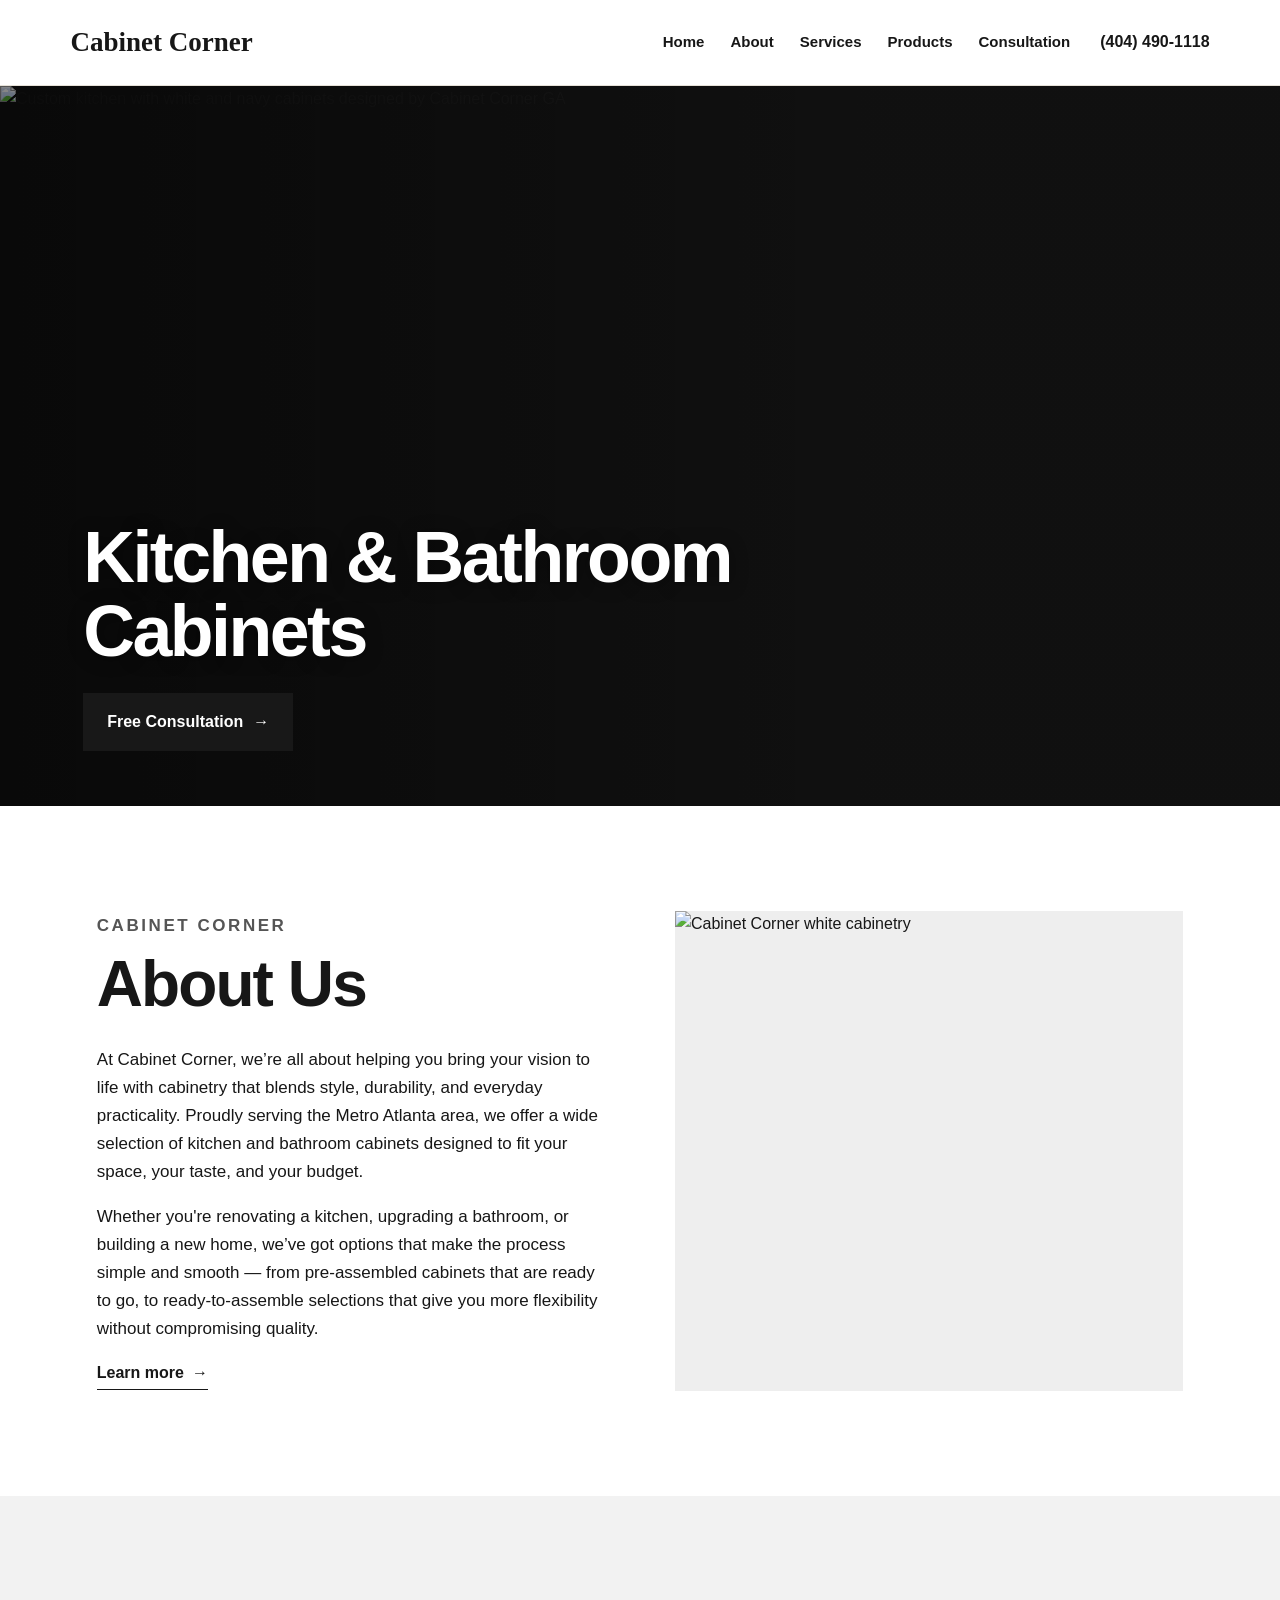
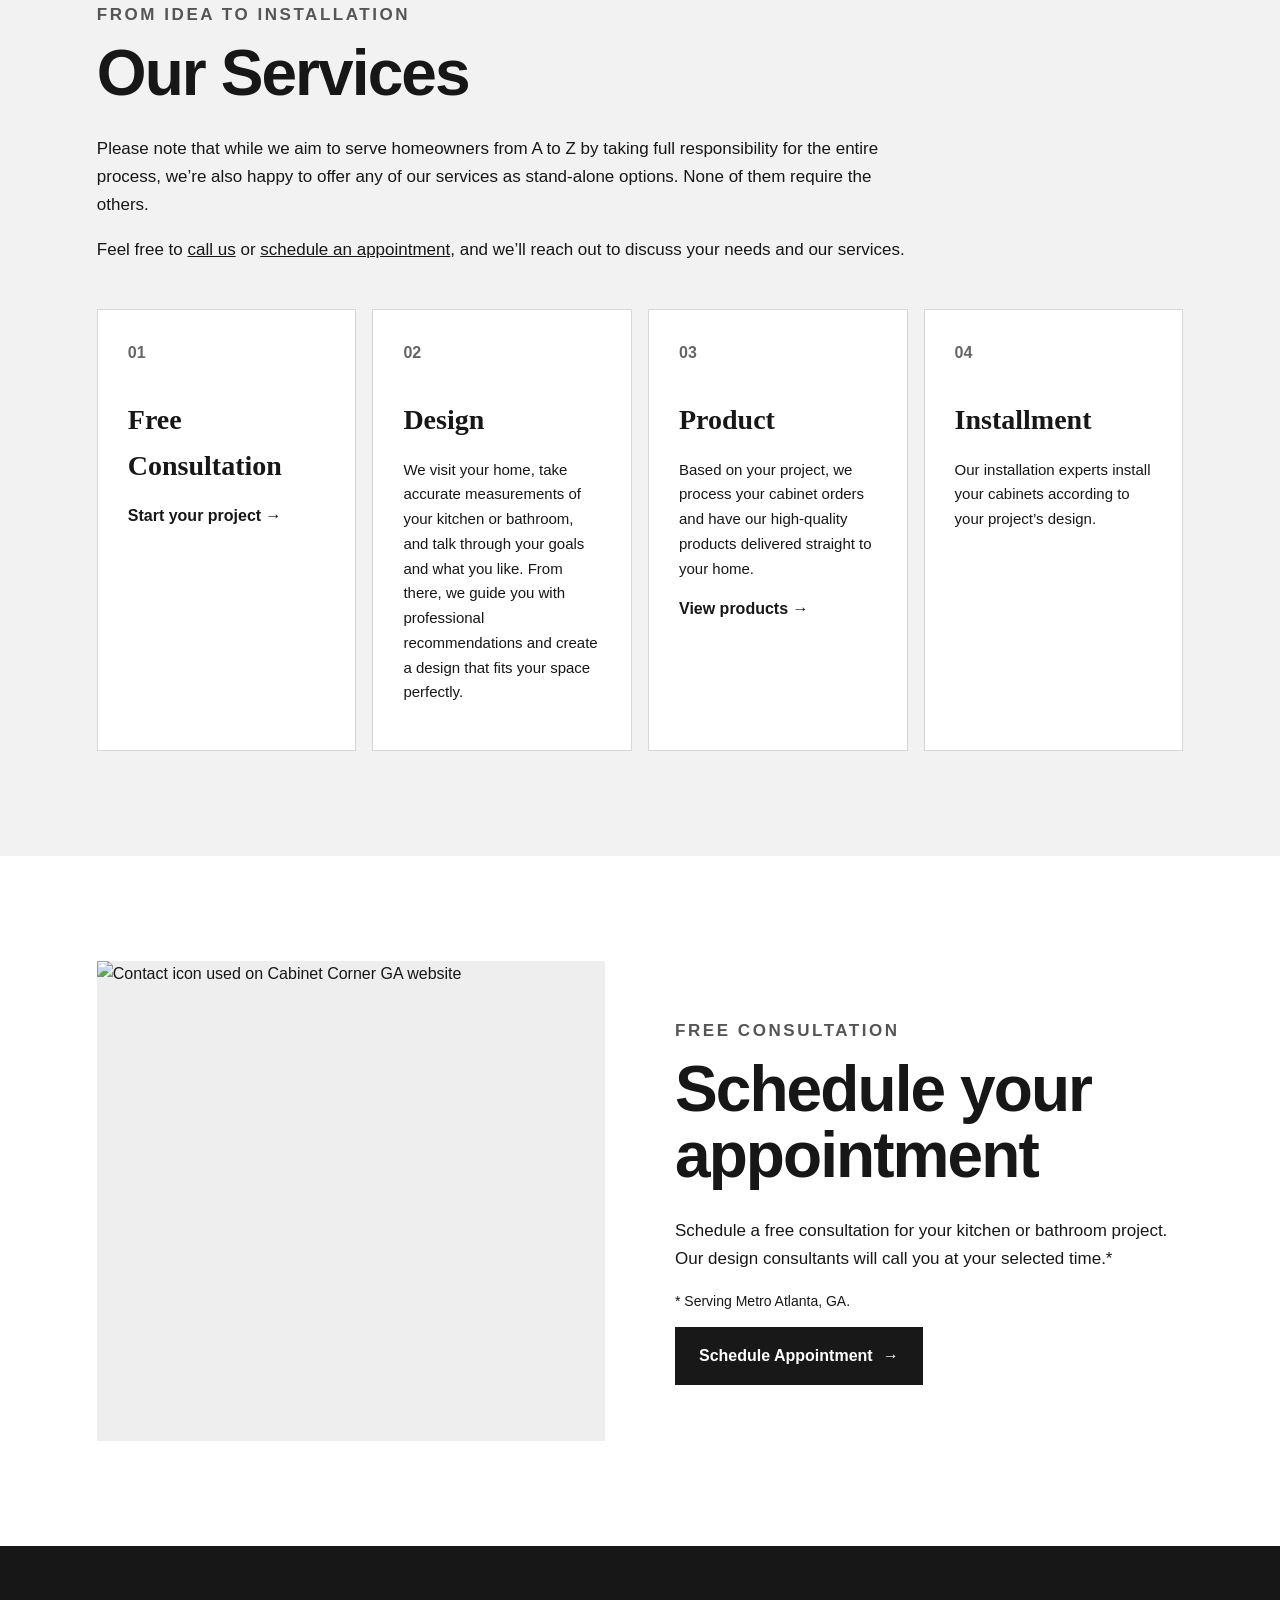
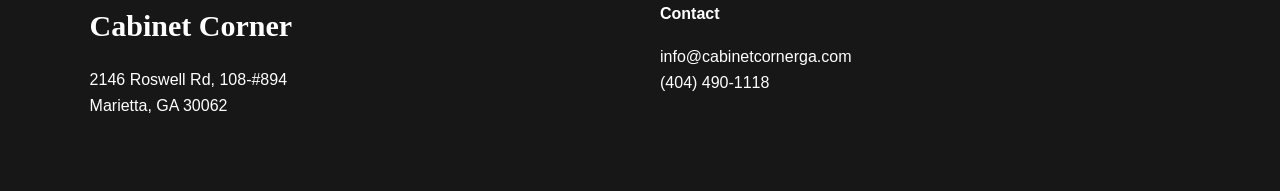
==== index.html @ 7c8d7c4c "Add files via upload" ====
<!doctype html><html lang="en"><head><meta charset="utf-8"><meta name="viewport" content="width=device-width,initial-scale=1"><title>Home | Cabinet Corner</title><link rel="stylesheet" href="styles.css"></head><body><header class="site-header"><a class="brand" href="index.html">Cabinet Corner</a><button class="menu" aria-label="Menu">☰</button><nav><a href="index.html">Home</a><a href="about.html">About</a><a href="services.html">Services</a><a href="products.html">Products</a><a href="consultation.html">Consultation</a></nav><a class="phone" href="tel:+14044901118">(404) 490-1118</a></header><main><section class="hero-original"><img src="https://images.squarespace-cdn.com/content/v1/69102a517a7776458eebef93/40acde9e-ef90-4494-8bdd-3e71473db4fe/sierra-white-collection-3.webp" alt="Custom kitchen with white and navy cabinets designed by Cabinet Corner GA"><div class="hero-title"><h1>Kitchen & Bathroom Cabinets</h1><a class="btn" href="consultation.html">Free Consultation <span>→</span></a></div></section>
<section class="section two reveal"><div class="copy"><p class="kicker">CABINET CORNER</p><h2>About Us</h2><p>At Cabinet Corner, we’re all about helping you bring your vision to life with cabinetry that blends style, durability, and everyday practicality. Proudly serving the Metro Atlanta area, we offer a wide selection of kitchen and bathroom cabinets designed to fit your space, your taste, and your budget.</p><p>Whether you're renovating a kitchen, upgrading a bathroom, or building a new home, we’ve got options that make the process simple and smooth — from pre-assembled cabinets that are ready to go, to ready-to-assemble selections that give you more flexibility without compromising quality.</p><a class="text-link" href="about.html">Learn more <span>→</span></a></div><div class="image-frame"><img src="https://images.squarespace-cdn.com/content/v1/69102a517a7776458eebef93/1726069839.353705-NGGLOWWYRXHRVBGFWMCG/imgg-od3-idpj16vy.png" alt="Cabinet Corner white cabinetry"></div></section>
<section class="services section-wide reveal"><div class="section-heading"><p class="kicker">FROM IDEA TO INSTALLATION</p><h2>Our Services</h2><p>Please note that while we aim to serve homeowners from A to Z by taking full responsibility for the entire process, we’re also happy to offer any of our services as stand-alone options. None of them require the others.</p><p>Feel free to <a href="tel:+14044901118">call us</a> or <a href="consultation.html">schedule an appointment</a>, and we’ll reach out to discuss your needs and our services.</p></div><div class="service-grid"><a class="service-card" href="consultation.html"><span>01</span><h3>Free Consultation</h3><b>Start your project →</b></a><article class="service-card"><span>02</span><h3>Design</h3><p>We visit your home, take accurate measurements of your kitchen or bathroom, and talk through your goals and what you like. From there, we guide you with professional recommendations and create a design that fits your space perfectly.</p></article><a class="service-card" href="products.html"><span>03</span><h3>Product</h3><p>Based on your project, we process your cabinet orders and have our high-quality products delivered straight to your home.</p><b>View products →</b></a><article class="service-card"><span>04</span><h3>Installment</h3><p>Our installation experts install your cabinets according to your project’s design.</p></article></div></section>
<section class="section two reveal"><div class="image-frame"><img src="https://images.squarespace-cdn.com/content/v1/69102a517a7776458eebef93/834fe266-dfbc-4e5a-a062-6814e2ca7dff/appointment2.png" alt="Contact icon used on Cabinet Corner GA website"></div><div class="copy"><p class="kicker">FREE CONSULTATION</p><h2>Schedule your appointment</h2><p>Schedule a free consultation for your kitchen or bathroom project. Our design consultants will call you at your selected time.*</p><p class="small">* Serving Metro Atlanta, GA.</p><a class="btn dark" href="consultation.html">Schedule Appointment <span>→</span></a></div></section></main><footer><div><strong>Cabinet Corner</strong><p>2146 Roswell Rd, 108-#894<br>Marietta, GA 30062</p></div><div><b>Contact</b><p><a href="mailto:info@cabinetcornerga.com">info@cabinetcornerga.com</a><br><a href="tel:+14044901118">(404) 490-1118</a></p></div></footer><script src="script.js"></script></body></html>
---- styles.css ----
:root{--ink:#171717;--green:#202020;--cream:#f1f1f1;--paper:#ffffff;--gold:#666666;--line:#d5d5d5}*{box-sizing:border-box}body{margin:0;background:var(--paper);color:var(--ink);font-family:Arial,sans-serif;line-height:1.65}h1,h2,h3,.brand{font-family:Georgia,serif}a{color:inherit}.site-header{height:86px;padding:0 5.5vw;display:flex;align-items:center;gap:30px;background:rgba(255,255,255,.96);backdrop-filter:blur(12px);position:sticky;top:0;z-index:20;border-bottom:1px solid #e6e1d8}.brand{font-size:27px;font-weight:700;text-decoration:none;margin-right:auto;transition:.25s}.brand:hover{transform:translateY(-2px)}nav{display:flex;gap:26px}nav a{position:relative;text-decoration:none;font-weight:700;font-size:15px;padding:8px 0}nav a:after{content:"";position:absolute;left:0;bottom:2px;width:0;height:2px;background:var(--gold);transition:.25s}nav a:hover:after{width:100%}.phone{text-decoration:none;font-weight:800}.menu{display:none}.hero-original{position:relative;height:720px;overflow:hidden;background:#111}.hero-original>img{width:100%;height:100%;object-fit:cover}.hero-original:after{content:"";position:absolute;inset:0;background:linear-gradient(90deg,rgba(0,0,0,.48),rgba(0,0,0,.05) 68%)}.hero-title{position:absolute;z-index:2;left:6.5vw;bottom:55px;color:white;max-width:650px}.hero-title h1{font-size:clamp(44px,5.6vw,76px);line-height:1.02;margin:0 0 25px;text-shadow:0 2px 18px #0006}.section{max-width:1240px;margin:auto;padding:105px 6vw}.section-wide{padding:105px max(6vw,calc((100vw - 1240px)/2 + 6vw));background:var(--cream)}.two{display:grid;grid-template-columns:1fr 1fr;gap:70px;align-items:center}.kicker{font-size:12px;letter-spacing:.2em;font-weight:900;color:var(--gold);margin:0 0 12px}.copy h2,.section-heading h2{font-size:clamp(40px,5vw,64px);line-height:1.03;margin:0 0 28px}.copy p,.section-heading p{font-size:17px}.image-frame{overflow:hidden;background:#eee}.image-frame img{display:block;width:100%;height:100%;min-height:480px;object-fit:cover;transition:transform .65s}.image-frame:hover img{transform:scale(1.035)}.text-link{display:inline-flex;gap:8px;font-weight:900;text-decoration:none;border-bottom:1px solid;padding-bottom:3px}.text-link span,.btn span{transition:.25s}.text-link:hover span,.btn:hover span{transform:translateX(5px)}.section-heading{max-width:820px;margin-bottom:45px}.service-grid{display:grid;grid-template-columns:repeat(4,1fr);gap:16px}.service-card{display:block;background:#fff;padding:30px;min-height:285px;border:1px solid var(--line);text-decoration:none;transition:.28s}.service-card:hover{transform:translateY(-8px);box-shadow:0 18px 45px #12251f18;border-color:#c4b397}.service-card:active{transform:translateY(-2px) scale(.99)}.service-card span{color:var(--gold);font-weight:900}.service-card h3{font-size:28px;margin:30px 0 14px}.service-card p{font-size:15px}.btn{display:inline-flex;align-items:center;gap:10px;background:#181818;color:#fff;border:1px solid #181818;padding:15px 23px;font-weight:900;text-decoration:none;cursor:pointer;transition:.22s}.btn:hover{transform:translateY(-4px);box-shadow:0 12px 26px #0003}.btn:active{transform:scale(.98)}.btn.dark{background:#181818;border-color:#181818}.small{font-size:14px!important}.page-hero{background:var(--green);color:#fff;padding:105px 7vw}.page-hero h1{font-size:clamp(56px,8vw,96px);line-height:.95;margin:8px 0}.gallery{display:grid;grid-template-columns:1.3fr .7fr;gap:20px;padding-top:0}.cta{text-align:center;background:var(--green);color:#fff;padding:90px 7vw}.cta h2{font-size:clamp(38px,5vw,60px);margin:0 0 28px}.product-banner{height:600px;position:relative;overflow:hidden}.product-banner img{width:100%;height:100%;object-fit:cover;transition:1s}.product-banner:hover img{transform:scale(1.02)}.product-banner:after{content:"";position:absolute;inset:0;background:linear-gradient(0deg,#08120e88,transparent 60%)}.product-banner>div{position:absolute;z-index:2;left:7vw;bottom:50px;color:#fff}.product-banner h1{font-size:clamp(58px,8vw,96px);line-height:1;margin:0}.finish-grid{display:grid;grid-template-columns:repeat(4,1fr);gap:22px}.finish-grid figure{margin:0;background:#fff;border:1px solid var(--line);padding:20px;text-align:center;transition:.28s}.finish-grid figure:hover{transform:translateY(-8px);box-shadow:0 18px 45px #12251f18}.finish-grid figure div{height:390px}.finish-grid img{width:100%;height:100%;object-fit:contain;transition:.4s}.finish-grid figure:hover img{transform:scale(1.025)}.finish-grid figcaption{font-family:Georgia,serif;font-size:24px;font-weight:700;padding-top:15px}form{display:grid;gap:15px;margin-top:30px}label{display:grid;gap:6px;font-weight:800}input,textarea{font:inherit;padding:13px;border:1px solid #bdb7ad;background:#fff;transition:.2s}input:focus,textarea:focus{outline:none;border-color:var(--gold);box-shadow:0 0 0 3px #b4875025}footer{background:#10251e;color:#fff;padding:55px 7vw;display:grid;grid-template-columns:1fr 1fr;gap:40px}footer strong{font-family:Georgia,serif;font-size:30px}footer a{text-decoration:none}.reveal{opacity:0;transform:translateY(22px);transition:opacity .7s,transform .7s}.reveal.visible{opacity:1;transform:none}@media(prefers-reduced-motion:reduce){*{transition:none!important}.reveal{opacity:1;transform:none}}@media(max-width:920px){.site-header{height:auto;min-height:76px;flex-wrap:wrap;padding:18px 5vw}.menu{display:block;background:none;border:0;font-size:24px}.phone{display:none}nav{display:none;order:3;width:100%;flex-direction:column;gap:2px}nav.open{display:flex}.hero-original{height:620px}.two{grid-template-columns:1fr}.service-grid{grid-template-columns:1fr 1fr}.gallery{grid-template-columns:1fr}.finish-grid{grid-template-columns:1fr 1fr}}@media(max-width:560px){.section,.section-wide{padding:72px 6vw}.hero-original{height:540px}.hero-title h1{font-size:42px}.service-grid,.finish-grid{grid-template-columns:1fr}.service-card{min-height:auto}.product-banner{height:480px}.image-frame img{min-height:340px}footer{grid-template-columns:1fr}}

/* V6: monochrome shaker-cabinet palette and more conventional typography */
body{font-size:16px}
h1,h2,h3,.brand{color:inherit}
.hero-title h1{font-family:Arial,sans-serif;font-weight:600;letter-spacing:-.035em;text-transform:none}
.copy h2,.section-heading h2,.page-hero h1,.product-banner h1,.cta h2{font-family:Arial,sans-serif;font-weight:600;letter-spacing:-.03em}
.kicker{color:#555;letter-spacing:.15em}
.page-hero{background:#222}
.services,.section-wide{background:#f2f2f2}
.service-card,.finish-grid figure{border-color:#d8d8d8}
.text-link{font-weight:700}
footer{background:#171717}
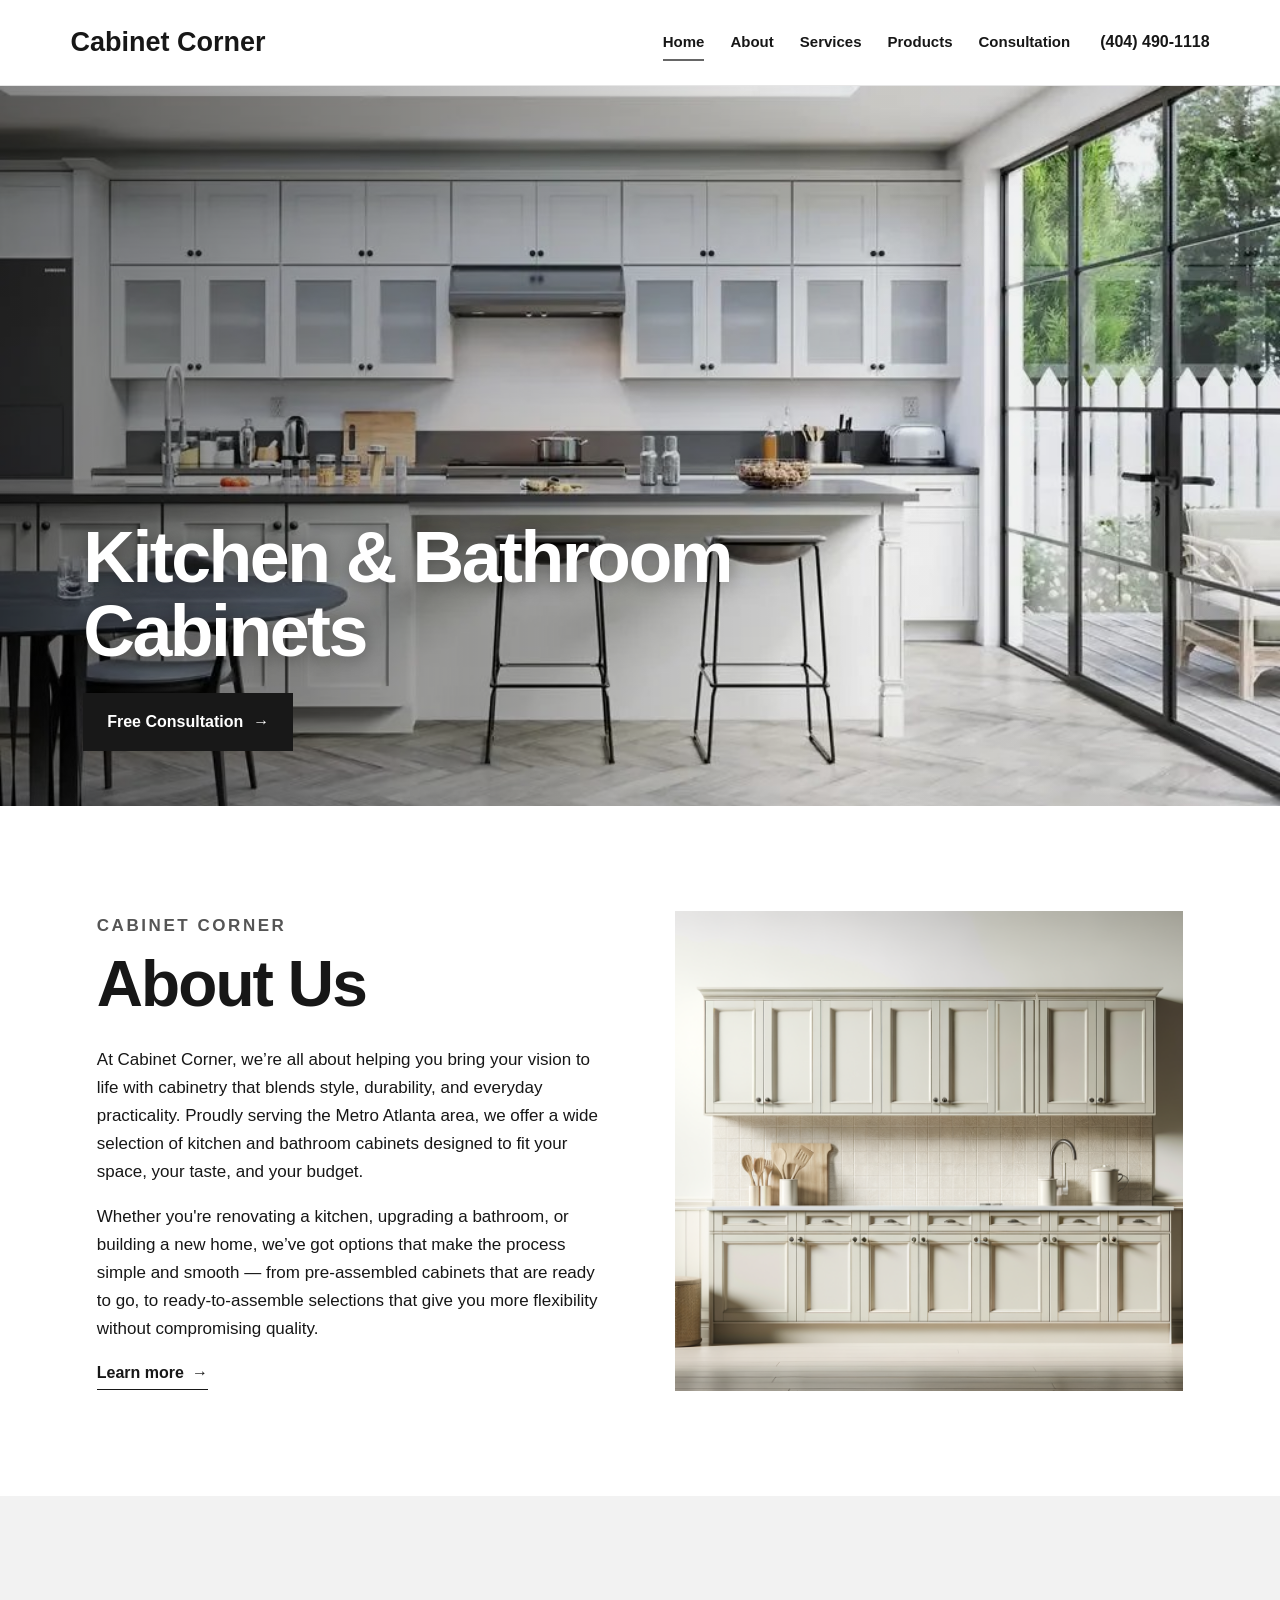
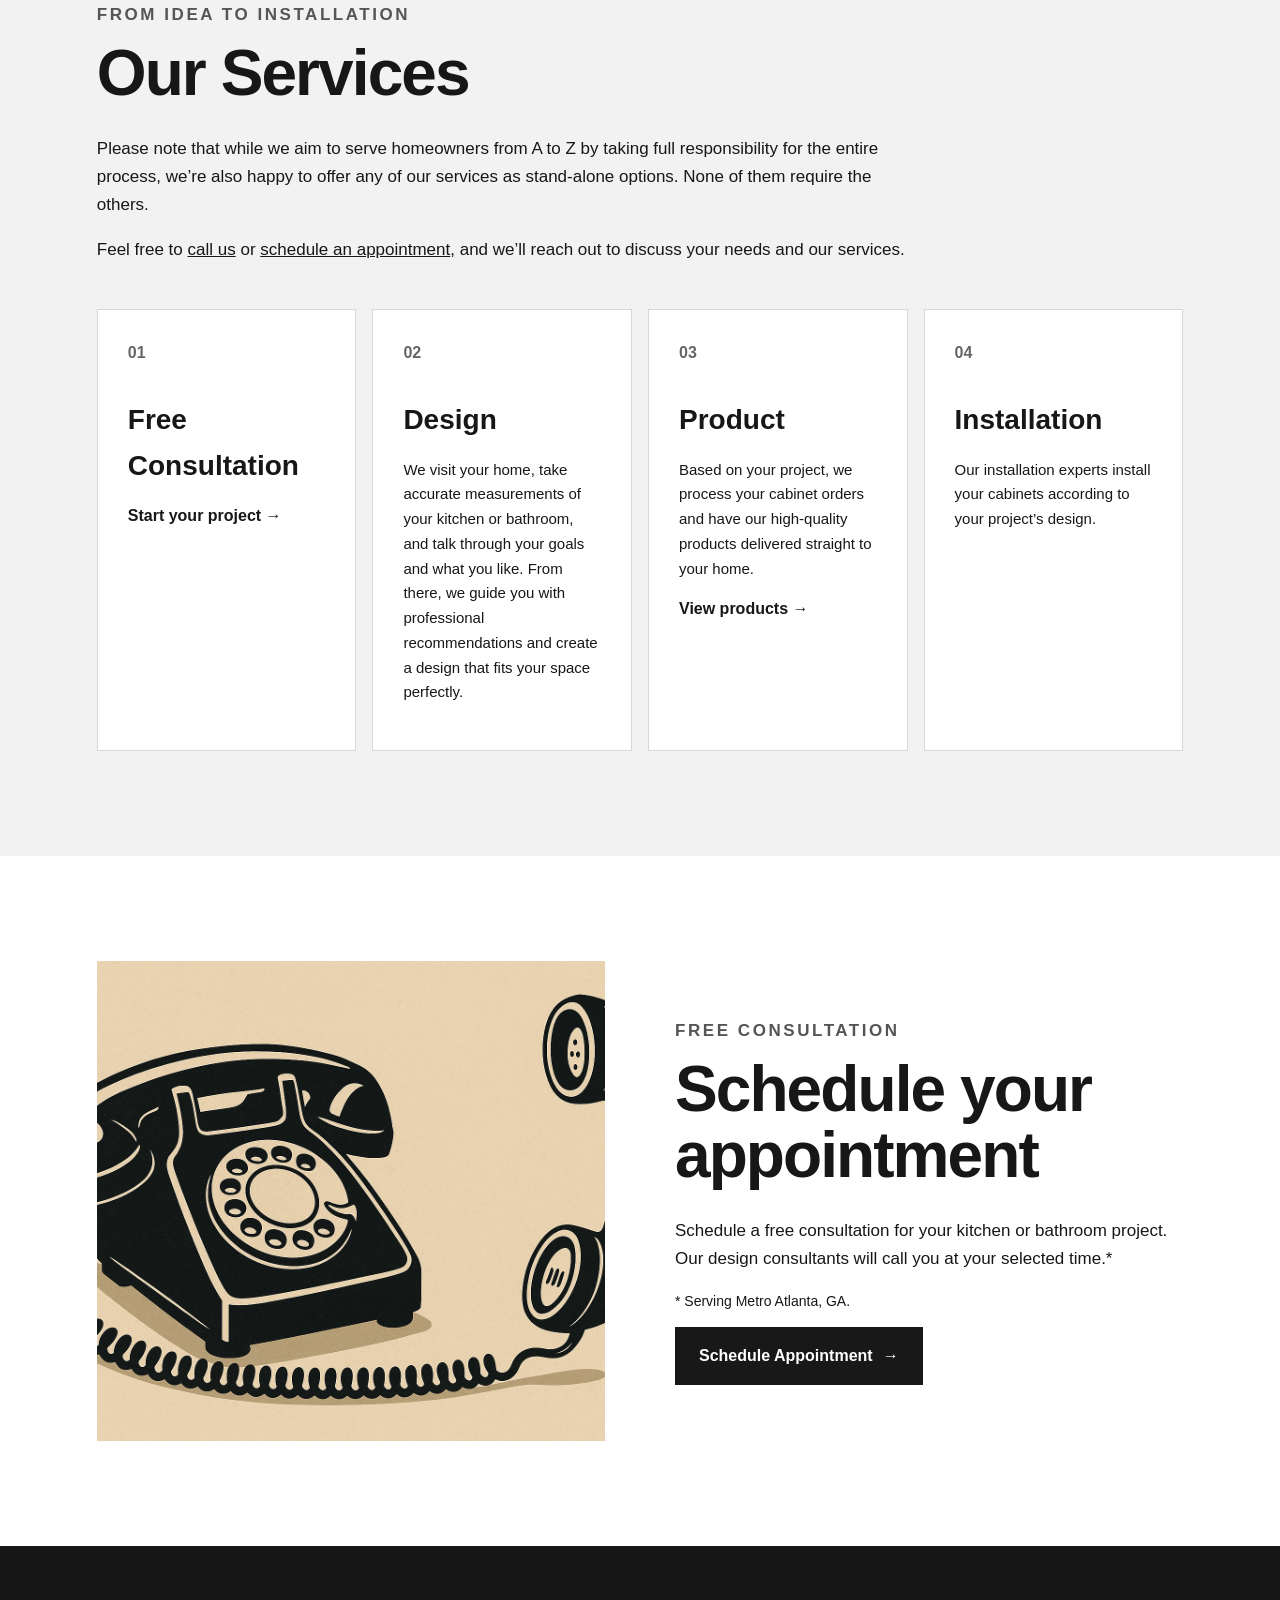
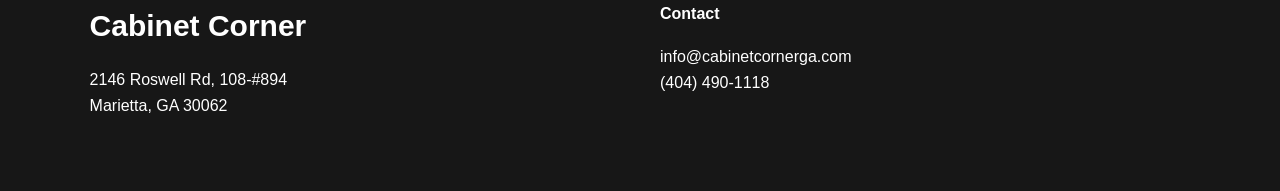
==== commit 25c6f76b: "Preserve site structure and improve images, consultation, and accessibility" ====
--- a/index.html
+++ b/index.html
@@ -1,4 +1,4 @@
-<!doctype html><html lang="en"><head><meta charset="utf-8"><meta name="viewport" content="width=device-width,initial-scale=1"><title>Home | Cabinet Corner</title><link rel="stylesheet" href="styles.css"></head><body><header class="site-header"><a class="brand" href="index.html">Cabinet Corner</a><button class="menu" aria-label="Menu">☰</button><nav><a href="index.html">Home</a><a href="about.html">About</a><a href="services.html">Services</a><a href="products.html">Products</a><a href="consultation.html">Consultation</a></nav><a class="phone" href="tel:+14044901118">(404) 490-1118</a></header><main><section class="hero-original"><img src="https://images.squarespace-cdn.com/content/v1/69102a517a7776458eebef93/40acde9e-ef90-4494-8bdd-3e71473db4fe/sierra-white-collection-3.webp" alt="Custom kitchen with white and navy cabinets designed by Cabinet Corner GA"><div class="hero-title"><h1>Kitchen & Bathroom Cabinets</h1><a class="btn" href="consultation.html">Free Consultation <span>→</span></a></div></section>
-<section class="section two reveal"><div class="copy"><p class="kicker">CABINET CORNER</p><h2>About Us</h2><p>At Cabinet Corner, we’re all about helping you bring your vision to life with cabinetry that blends style, durability, and everyday practicality. Proudly serving the Metro Atlanta area, we offer a wide selection of kitchen and bathroom cabinets designed to fit your space, your taste, and your budget.</p><p>Whether you're renovating a kitchen, upgrading a bathroom, or building a new home, we’ve got options that make the process simple and smooth — from pre-assembled cabinets that are ready to go, to ready-to-assemble selections that give you more flexibility without compromising quality.</p><a class="text-link" href="about.html">Learn more <span>→</span></a></div><div class="image-frame"><img src="https://images.squarespace-cdn.com/content/v1/69102a517a7776458eebef93/1726069839.353705-NGGLOWWYRXHRVBGFWMCG/imgg-od3-idpj16vy.png" alt="Cabinet Corner white cabinetry"></div></section>
-<section class="services section-wide reveal"><div class="section-heading"><p class="kicker">FROM IDEA TO INSTALLATION</p><h2>Our Services</h2><p>Please note that while we aim to serve homeowners from A to Z by taking full responsibility for the entire process, we’re also happy to offer any of our services as stand-alone options. None of them require the others.</p><p>Feel free to <a href="tel:+14044901118">call us</a> or <a href="consultation.html">schedule an appointment</a>, and we’ll reach out to discuss your needs and our services.</p></div><div class="service-grid"><a class="service-card" href="consultation.html"><span>01</span><h3>Free Consultation</h3><b>Start your project →</b></a><article class="service-card"><span>02</span><h3>Design</h3><p>We visit your home, take accurate measurements of your kitchen or bathroom, and talk through your goals and what you like. From there, we guide you with professional recommendations and create a design that fits your space perfectly.</p></article><a class="service-card" href="products.html"><span>03</span><h3>Product</h3><p>Based on your project, we process your cabinet orders and have our high-quality products delivered straight to your home.</p><b>View products →</b></a><article class="service-card"><span>04</span><h3>Installment</h3><p>Our installation experts install your cabinets according to your project’s design.</p></article></div></section>
-<section class="section two reveal"><div class="image-frame"><img src="https://images.squarespace-cdn.com/content/v1/69102a517a7776458eebef93/834fe266-dfbc-4e5a-a062-6814e2ca7dff/appointment2.png" alt="Contact icon used on Cabinet Corner GA website"></div><div class="copy"><p class="kicker">FREE CONSULTATION</p><h2>Schedule your appointment</h2><p>Schedule a free consultation for your kitchen or bathroom project. Our design consultants will call you at your selected time.*</p><p class="small">* Serving Metro Atlanta, GA.</p><a class="btn dark" href="consultation.html">Schedule Appointment <span>→</span></a></div></section></main><footer><div><strong>Cabinet Corner</strong><p>2146 Roswell Rd, 108-#894<br>Marietta, GA 30062</p></div><div><b>Contact</b><p><a href="mailto:info@cabinetcornerga.com">info@cabinetcornerga.com</a><br><a href="tel:+14044901118">(404) 490-1118</a></p></div></footer><script src="script.js"></script></body></html>+<!doctype html><html lang="en"><head><meta charset="utf-8"><meta name="viewport" content="width=device-width,initial-scale=1"><title>Home | Cabinet Corner</title><meta name="description" content="Kitchen and bathroom cabinets for Metro Atlanta homes. Explore Cabinet Corner cabinetry, design, delivery, installation, and free consultations."><link rel="stylesheet" href="styles.css"></head><body><a class="skip-link" href="#main-content">Skip to content</a><header class="site-header"><a class="brand" href="index.html" aria-current="page">Cabinet Corner</a><button class="menu" type="button" aria-label="Open navigation" aria-expanded="false" aria-controls="primary-navigation">☰</button><nav id="primary-navigation" aria-label="Main navigation"><a href="index.html" aria-current="page">Home</a><a href="about.html">About</a><a href="services.html">Services</a><a href="products.html">Products</a><a href="consultation.html">Consultation</a></nav><a class="phone" href="tel:+14044901118">(404) 490-1118</a></header><main id="main-content"><section class="hero-original"><img src="assets/images/sierra-white-collection-3.webp" alt="Custom kitchen with white and navy cabinets designed by Cabinet Corner GA"><div class="hero-title"><h1>Kitchen & Bathroom Cabinets</h1><a class="btn" href="consultation.html">Free Consultation <span>→</span></a></div></section>
+<section class="section two reveal"><div class="copy"><p class="kicker">CABINET CORNER</p><h2>About Us</h2><p>At Cabinet Corner, we’re all about helping you bring your vision to life with cabinetry that blends style, durability, and everyday practicality. Proudly serving the Metro Atlanta area, we offer a wide selection of kitchen and bathroom cabinets designed to fit your space, your taste, and your budget.</p><p>Whether you're renovating a kitchen, upgrading a bathroom, or building a new home, we’ve got options that make the process simple and smooth — from pre-assembled cabinets that are ready to go, to ready-to-assemble selections that give you more flexibility without compromising quality.</p><a class="text-link" href="about.html">Learn more <span>→</span></a></div><div class="image-frame"><img src="assets/images/imgg-od3-idpj16vy.png" alt="Cabinet Corner white cabinetry"></div></section>
+<section class="services section-wide reveal"><div class="section-heading"><p class="kicker">FROM IDEA TO INSTALLATION</p><h2>Our Services</h2><p>Please note that while we aim to serve homeowners from A to Z by taking full responsibility for the entire process, we’re also happy to offer any of our services as stand-alone options. None of them require the others.</p><p>Feel free to <a href="tel:+14044901118">call us</a> or <a href="consultation.html">schedule an appointment</a>, and we’ll reach out to discuss your needs and our services.</p></div><div class="service-grid"><a class="service-card" href="consultation.html"><span>01</span><h3>Free Consultation</h3><b>Start your project →</b></a><article class="service-card"><span>02</span><h3>Design</h3><p>We visit your home, take accurate measurements of your kitchen or bathroom, and talk through your goals and what you like. From there, we guide you with professional recommendations and create a design that fits your space perfectly.</p></article><a class="service-card" href="products.html"><span>03</span><h3>Product</h3><p>Based on your project, we process your cabinet orders and have our high-quality products delivered straight to your home.</p><b>View products →</b></a><article class="service-card"><span>04</span><h3>Installation</h3><p>Our installation experts install your cabinets according to your project’s design.</p></article></div></section>
+<section class="section two reveal"><div class="image-frame"><img src="assets/images/appointment2.png" alt="Contact icon used on Cabinet Corner GA website"></div><div class="copy"><p class="kicker">FREE CONSULTATION</p><h2>Schedule your appointment</h2><p>Schedule a free consultation for your kitchen or bathroom project. Our design consultants will call you at your selected time.*</p><p class="small">* Serving Metro Atlanta, GA.</p><a class="btn dark" href="consultation.html">Schedule Appointment <span>→</span></a></div></section></main><footer><div><strong>Cabinet Corner</strong><p>2146 Roswell Rd, 108-#894<br>Marietta, GA 30062</p></div><div><b>Contact</b><p><a href="mailto:info@cabinetcornerga.com">info@cabinetcornerga.com</a><br><a href="tel:+14044901118">(404) 490-1118</a></p></div></footer><script src="script.js"></script></body></html>
--- a/styles.css
+++ b/styles.css
@@ -1,4 +1,4 @@
-:root{--ink:#171717;--green:#202020;--cream:#f1f1f1;--paper:#ffffff;--gold:#666666;--line:#d5d5d5}*{box-sizing:border-box}body{margin:0;background:var(--paper);color:var(--ink);font-family:Arial,sans-serif;line-height:1.65}h1,h2,h3,.brand{font-family:Georgia,serif}a{color:inherit}.site-header{height:86px;padding:0 5.5vw;display:flex;align-items:center;gap:30px;background:rgba(255,255,255,.96);backdrop-filter:blur(12px);position:sticky;top:0;z-index:20;border-bottom:1px solid #e6e1d8}.brand{font-size:27px;font-weight:700;text-decoration:none;margin-right:auto;transition:.25s}.brand:hover{transform:translateY(-2px)}nav{display:flex;gap:26px}nav a{position:relative;text-decoration:none;font-weight:700;font-size:15px;padding:8px 0}nav a:after{content:"";position:absolute;left:0;bottom:2px;width:0;height:2px;background:var(--gold);transition:.25s}nav a:hover:after{width:100%}.phone{text-decoration:none;font-weight:800}.menu{display:none}.hero-original{position:relative;height:720px;overflow:hidden;background:#111}.hero-original>img{width:100%;height:100%;object-fit:cover}.hero-original:after{content:"";position:absolute;inset:0;background:linear-gradient(90deg,rgba(0,0,0,.48),rgba(0,0,0,.05) 68%)}.hero-title{position:absolute;z-index:2;left:6.5vw;bottom:55px;color:white;max-width:650px}.hero-title h1{font-size:clamp(44px,5.6vw,76px);line-height:1.02;margin:0 0 25px;text-shadow:0 2px 18px #0006}.section{max-width:1240px;margin:auto;padding:105px 6vw}.section-wide{padding:105px max(6vw,calc((100vw - 1240px)/2 + 6vw));background:var(--cream)}.two{display:grid;grid-template-columns:1fr 1fr;gap:70px;align-items:center}.kicker{font-size:12px;letter-spacing:.2em;font-weight:900;color:var(--gold);margin:0 0 12px}.copy h2,.section-heading h2{font-size:clamp(40px,5vw,64px);line-height:1.03;margin:0 0 28px}.copy p,.section-heading p{font-size:17px}.image-frame{overflow:hidden;background:#eee}.image-frame img{display:block;width:100%;height:100%;min-height:480px;object-fit:cover;transition:transform .65s}.image-frame:hover img{transform:scale(1.035)}.text-link{display:inline-flex;gap:8px;font-weight:900;text-decoration:none;border-bottom:1px solid;padding-bottom:3px}.text-link span,.btn span{transition:.25s}.text-link:hover span,.btn:hover span{transform:translateX(5px)}.section-heading{max-width:820px;margin-bottom:45px}.service-grid{display:grid;grid-template-columns:repeat(4,1fr);gap:16px}.service-card{display:block;background:#fff;padding:30px;min-height:285px;border:1px solid var(--line);text-decoration:none;transition:.28s}.service-card:hover{transform:translateY(-8px);box-shadow:0 18px 45px #12251f18;border-color:#c4b397}.service-card:active{transform:translateY(-2px) scale(.99)}.service-card span{color:var(--gold);font-weight:900}.service-card h3{font-size:28px;margin:30px 0 14px}.service-card p{font-size:15px}.btn{display:inline-flex;align-items:center;gap:10px;background:#181818;color:#fff;border:1px solid #181818;padding:15px 23px;font-weight:900;text-decoration:none;cursor:pointer;transition:.22s}.btn:hover{transform:translateY(-4px);box-shadow:0 12px 26px #0003}.btn:active{transform:scale(.98)}.btn.dark{background:#181818;border-color:#181818}.small{font-size:14px!important}.page-hero{background:var(--green);color:#fff;padding:105px 7vw}.page-hero h1{font-size:clamp(56px,8vw,96px);line-height:.95;margin:8px 0}.gallery{display:grid;grid-template-columns:1.3fr .7fr;gap:20px;padding-top:0}.cta{text-align:center;background:var(--green);color:#fff;padding:90px 7vw}.cta h2{font-size:clamp(38px,5vw,60px);margin:0 0 28px}.product-banner{height:600px;position:relative;overflow:hidden}.product-banner img{width:100%;height:100%;object-fit:cover;transition:1s}.product-banner:hover img{transform:scale(1.02)}.product-banner:after{content:"";position:absolute;inset:0;background:linear-gradient(0deg,#08120e88,transparent 60%)}.product-banner>div{position:absolute;z-index:2;left:7vw;bottom:50px;color:#fff}.product-banner h1{font-size:clamp(58px,8vw,96px);line-height:1;margin:0}.finish-grid{display:grid;grid-template-columns:repeat(4,1fr);gap:22px}.finish-grid figure{margin:0;background:#fff;border:1px solid var(--line);padding:20px;text-align:center;transition:.28s}.finish-grid figure:hover{transform:translateY(-8px);box-shadow:0 18px 45px #12251f18}.finish-grid figure div{height:390px}.finish-grid img{width:100%;height:100%;object-fit:contain;transition:.4s}.finish-grid figure:hover img{transform:scale(1.025)}.finish-grid figcaption{font-family:Georgia,serif;font-size:24px;font-weight:700;padding-top:15px}form{display:grid;gap:15px;margin-top:30px}label{display:grid;gap:6px;font-weight:800}input,textarea{font:inherit;padding:13px;border:1px solid #bdb7ad;background:#fff;transition:.2s}input:focus,textarea:focus{outline:none;border-color:var(--gold);box-shadow:0 0 0 3px #b4875025}footer{background:#10251e;color:#fff;padding:55px 7vw;display:grid;grid-template-columns:1fr 1fr;gap:40px}footer strong{font-family:Georgia,serif;font-size:30px}footer a{text-decoration:none}.reveal{opacity:0;transform:translateY(22px);transition:opacity .7s,transform .7s}.reveal.visible{opacity:1;transform:none}@media(prefers-reduced-motion:reduce){*{transition:none!important}.reveal{opacity:1;transform:none}}@media(max-width:920px){.site-header{height:auto;min-height:76px;flex-wrap:wrap;padding:18px 5vw}.menu{display:block;background:none;border:0;font-size:24px}.phone{display:none}nav{display:none;order:3;width:100%;flex-direction:column;gap:2px}nav.open{display:flex}.hero-original{height:620px}.two{grid-template-columns:1fr}.service-grid{grid-template-columns:1fr 1fr}.gallery{grid-template-columns:1fr}.finish-grid{grid-template-columns:1fr 1fr}}@media(max-width:560px){.section,.section-wide{padding:72px 6vw}.hero-original{height:540px}.hero-title h1{font-size:42px}.service-grid,.finish-grid{grid-template-columns:1fr}.service-card{min-height:auto}.product-banner{height:480px}.image-frame img{min-height:340px}footer{grid-template-columns:1fr}}
+:root{--ink:#171717;--charcoal:#202020;--light-gray:#f1f1f1;--paper:#ffffff;--accent:#666666;--line:#d5d5d5}*{box-sizing:border-box}body{margin:0;background:var(--paper);color:var(--ink);font-family:Arial,sans-serif;line-height:1.65}h1,h2,h3,.brand{font-family:Georgia,serif}a{color:inherit}.site-header{height:86px;padding:0 5.5vw;display:flex;align-items:center;gap:30px;background:rgba(255,255,255,.96);backdrop-filter:blur(12px);position:sticky;top:0;z-index:20;border-bottom:1px solid #e6e6e6}.brand{font-size:27px;font-weight:700;text-decoration:none;margin-right:auto;transition:.25s}.brand:hover{transform:translateY(-2px)}nav{display:flex;gap:26px}nav a{position:relative;text-decoration:none;font-weight:700;font-size:15px;padding:8px 0}nav a:after{content:"";position:absolute;left:0;bottom:2px;width:0;height:2px;background:var(--accent);transition:.25s}nav a:hover:after{width:100%}.phone{text-decoration:none;font-weight:800}.menu{display:none}.hero-original{position:relative;height:720px;overflow:hidden;background:#111}.hero-original>img{width:100%;height:100%;object-fit:cover}.hero-original:after{content:"";position:absolute;inset:0;background:linear-gradient(90deg,rgba(0,0,0,.48),rgba(0,0,0,.05) 68%)}.hero-title{position:absolute;z-index:2;left:6.5vw;bottom:55px;color:white;max-width:650px}.hero-title h1{font-size:clamp(44px,5.6vw,76px);line-height:1.02;margin:0 0 25px;text-shadow:0 2px 18px #0006}.section{max-width:1240px;margin:auto;padding:105px 6vw}.section-wide{padding:105px max(6vw,calc((100vw - 1240px)/2 + 6vw));background:var(--light-gray)}.two{display:grid;grid-template-columns:1fr 1fr;gap:70px;align-items:center}.kicker{font-size:12px;letter-spacing:.2em;font-weight:900;color:var(--accent);margin:0 0 12px}.copy h2,.section-heading h2{font-size:clamp(40px,5vw,64px);line-height:1.03;margin:0 0 28px}.copy p,.section-heading p{font-size:17px}.image-frame{overflow:hidden;background:#eee}.image-frame img{display:block;width:100%;height:100%;min-height:480px;object-fit:cover;transition:transform .65s}.image-frame:hover img{transform:scale(1.035)}.text-link{display:inline-flex;gap:8px;font-weight:900;text-decoration:none;border-bottom:1px solid;padding-bottom:3px}.text-link span,.btn span{transition:.25s}.text-link:hover span,.btn:hover span{transform:translateX(5px)}.section-heading{max-width:820px;margin-bottom:45px}.service-grid{display:grid;grid-template-columns:repeat(4,1fr);gap:16px}.service-card{display:block;background:#fff;padding:30px;min-height:285px;border:1px solid var(--line);text-decoration:none;transition:.28s}.service-card:hover{transform:translateY(-8px);box-shadow:0 18px 45px #00000018;border-color:#bcbcbc}.service-card:active{transform:translateY(-2px) scale(.99)}.service-card span{color:var(--accent);font-weight:900}.service-card h3{font-size:28px;margin:30px 0 14px}.service-card p{font-size:15px}.btn{display:inline-flex;align-items:center;gap:10px;background:#181818;color:#fff;border:1px solid #181818;padding:15px 23px;font-weight:900;text-decoration:none;cursor:pointer;transition:.22s}.btn:hover{transform:translateY(-4px);box-shadow:0 12px 26px #0003}.btn:active{transform:scale(.98)}.btn.dark{background:#181818;border-color:#181818}.small{font-size:14px!important}.page-hero{background:var(--charcoal);color:#fff;padding:105px 7vw}.page-hero h1{font-size:clamp(56px,8vw,96px);line-height:.95;margin:8px 0}.gallery{display:grid;grid-template-columns:1.3fr .7fr;gap:20px;padding-top:0}.cta{text-align:center;background:var(--charcoal);color:#fff;padding:90px 7vw}.cta h2{font-size:clamp(38px,5vw,60px);margin:0 0 28px}.product-banner{height:600px;position:relative;overflow:hidden}.product-banner img{width:100%;height:100%;object-fit:cover;transition:1s}.product-banner:hover img{transform:scale(1.02)}.product-banner:after{content:"";position:absolute;inset:0;background:linear-gradient(0deg,#00000088,transparent 60%)}.product-banner>div{position:absolute;z-index:2;left:7vw;bottom:50px;color:#fff}.product-banner h1{font-size:clamp(58px,8vw,96px);line-height:1;margin:0}.finish-grid{display:grid;grid-template-columns:repeat(4,1fr);gap:22px}.finish-grid figure{margin:0;background:#fff;border:1px solid var(--line);padding:20px;text-align:center;transition:.28s}.finish-grid figure:hover{transform:translateY(-8px);box-shadow:0 18px 45px #00000018}.finish-grid figure div{height:390px}.finish-grid img{width:100%;height:100%;object-fit:contain;transition:.4s}.finish-grid figure:hover img{transform:scale(1.025)}.finish-grid figcaption{font-family:Georgia,serif;font-size:24px;font-weight:700;padding-top:15px}form{display:grid;gap:15px;margin-top:30px}label{display:grid;gap:6px;font-weight:800}input,textarea{font:inherit;padding:13px;border:1px solid #bdbdbd;background:#fff;transition:.2s}input:focus,textarea:focus{outline:none;border-color:var(--accent);box-shadow:0 0 0 3px #00000025}footer{background:#171717;color:#fff;padding:55px 7vw;display:grid;grid-template-columns:1fr 1fr;gap:40px}footer strong{font-family:Georgia,serif;font-size:30px}footer a{text-decoration:none}.reveal{opacity:1;transform:none}.reveal.visible{opacity:1;transform:none}@media(prefers-reduced-motion:reduce){*{transition:none!important}.reveal{opacity:1;transform:none}}@media(max-width:920px){.site-header{height:auto;min-height:76px;flex-wrap:wrap;padding:18px 5vw}.menu{display:block;background:none;border:0;font-size:24px}.phone{display:none}nav{display:none;order:3;width:100%;flex-direction:column;gap:2px}nav.open{display:flex}.hero-original{height:620px}.two{grid-template-columns:1fr}.service-grid{grid-template-columns:1fr 1fr}.gallery{grid-template-columns:1fr}.finish-grid{grid-template-columns:1fr 1fr}}@media(max-width:560px){.section,.section-wide{padding:72px 6vw}.hero-original{height:540px}.hero-title h1{font-size:42px}.service-grid,.finish-grid{grid-template-columns:1fr}.service-card{min-height:auto}.product-banner{height:480px}.image-frame img{min-height:340px}footer{grid-template-columns:1fr}}
 
 /* V6: monochrome shaker-cabinet palette and more conventional typography */
 body{font-size:16px}
@@ -11,3 +11,28 @@
 .service-card,.finish-grid figure{border-color:#d8d8d8}
 .text-link{font-weight:700}
 footer{background:#171717}
+
+/* Accessible navigation, progressive motion, and monochrome details. */
+h1,h2,h3,.brand,.finish-grid figcaption,footer strong{font-family:Arial,sans-serif}
+.page-hero .kicker,.product-banner .kicker{color:#ddd}
+nav a[aria-current="page"]:after{width:100%}
+a:focus-visible,button:focus-visible,input:focus-visible,textarea:focus-visible{outline:3px solid #666;outline-offset:4px}
+.skip-link{position:fixed;top:8px;left:8px;z-index:100;background:#fff;color:#171717;padding:10px 16px;transform:translateY(-150%)}
+.skip-link:focus{transform:none}
+.honeypot[hidden]{display:none}
+@media(prefers-reduced-motion:no-preference){
+.reveal.motion-ready{opacity:0;transform:translateY(22px);transition:opacity .7s,transform .7s}
+.reveal.motion-ready.visible{opacity:1;transform:none}
+}
+@media(max-width:920px){
+.menu{display:none;min-width:44px;min-height:44px}
+nav{display:flex}
+.js .menu{display:block}
+.js nav{display:none}
+.js nav.open{display:flex}
+.two{gap:32px}
+}
+@media(prefers-reduced-motion:reduce){
+*,*::before,*::after{animation:none!important;transition:none!important;scroll-behavior:auto!important}
+.brand:hover,.btn:hover,.btn:active,.service-card:hover,.service-card:active,.finish-grid figure:hover,.image-frame:hover img,.product-banner:hover img,.finish-grid figure:hover img,.text-link:hover span,.btn:hover span{transform:none}
+}
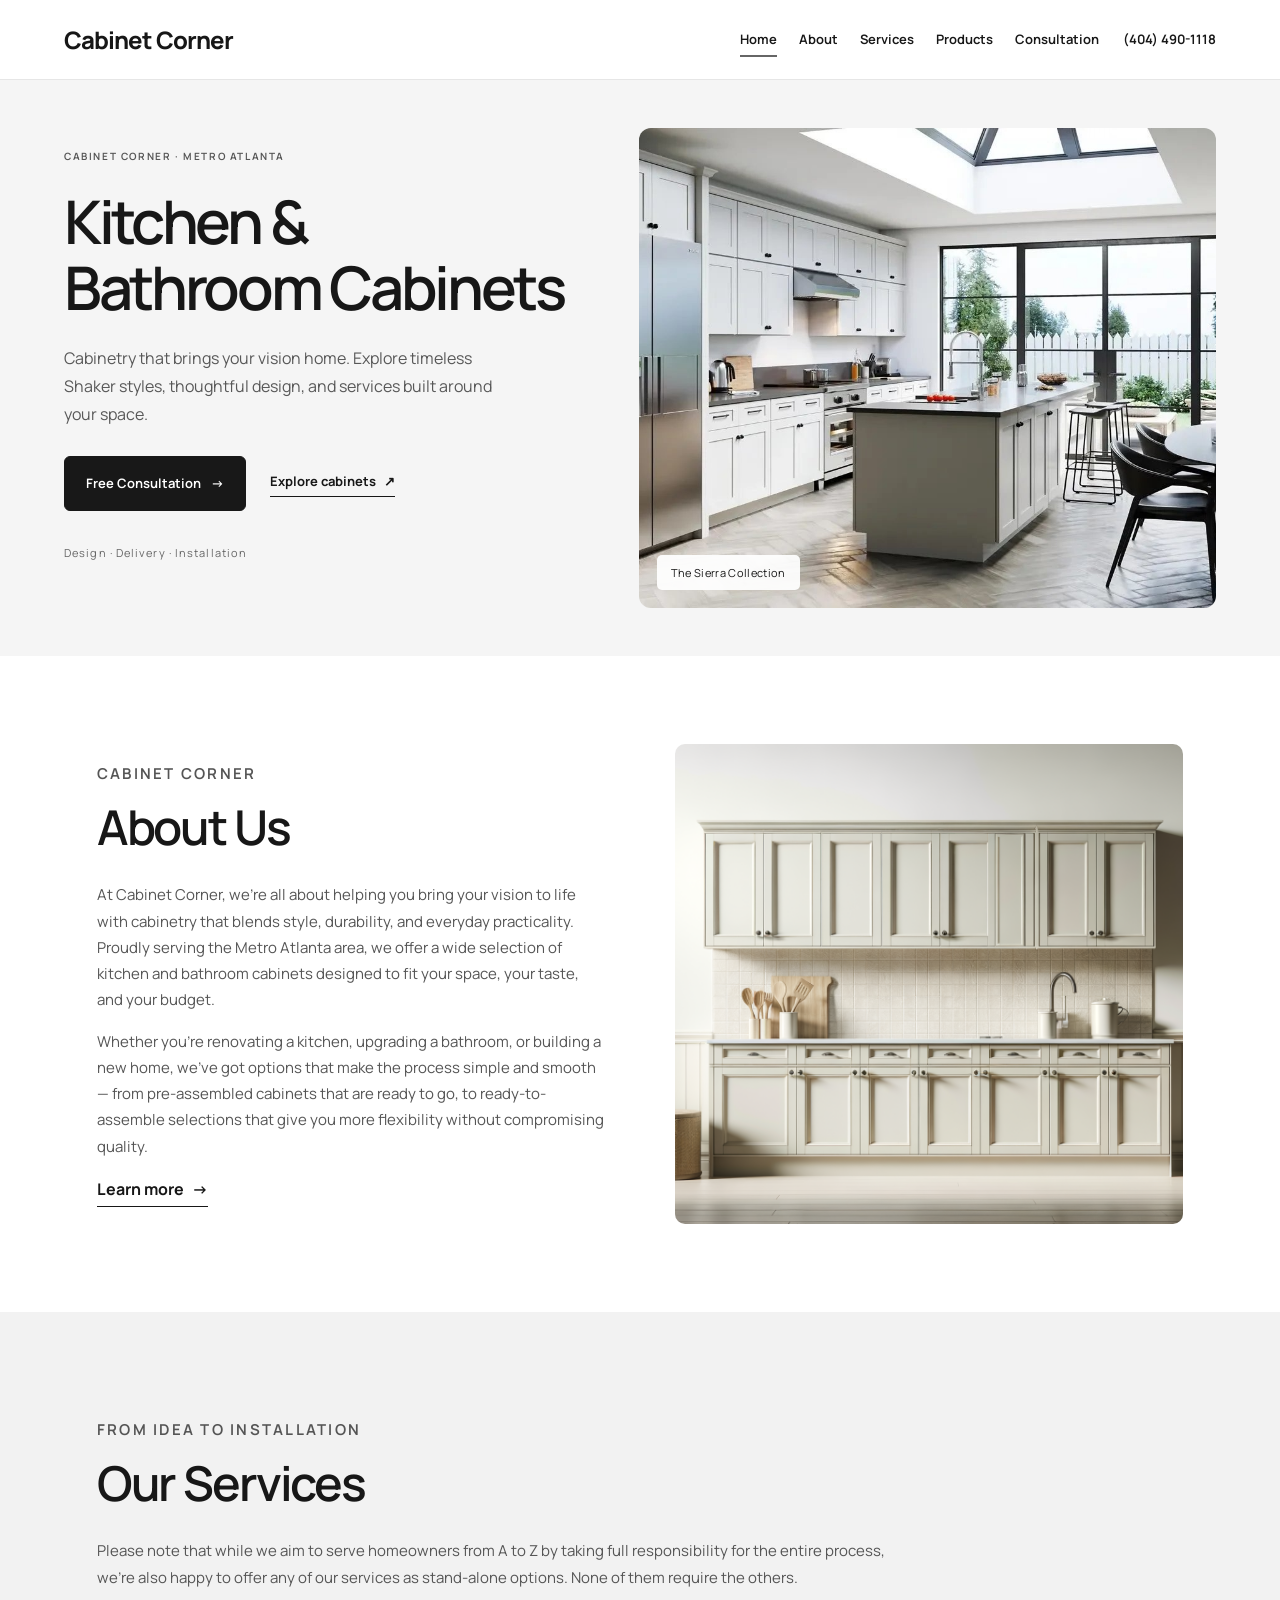
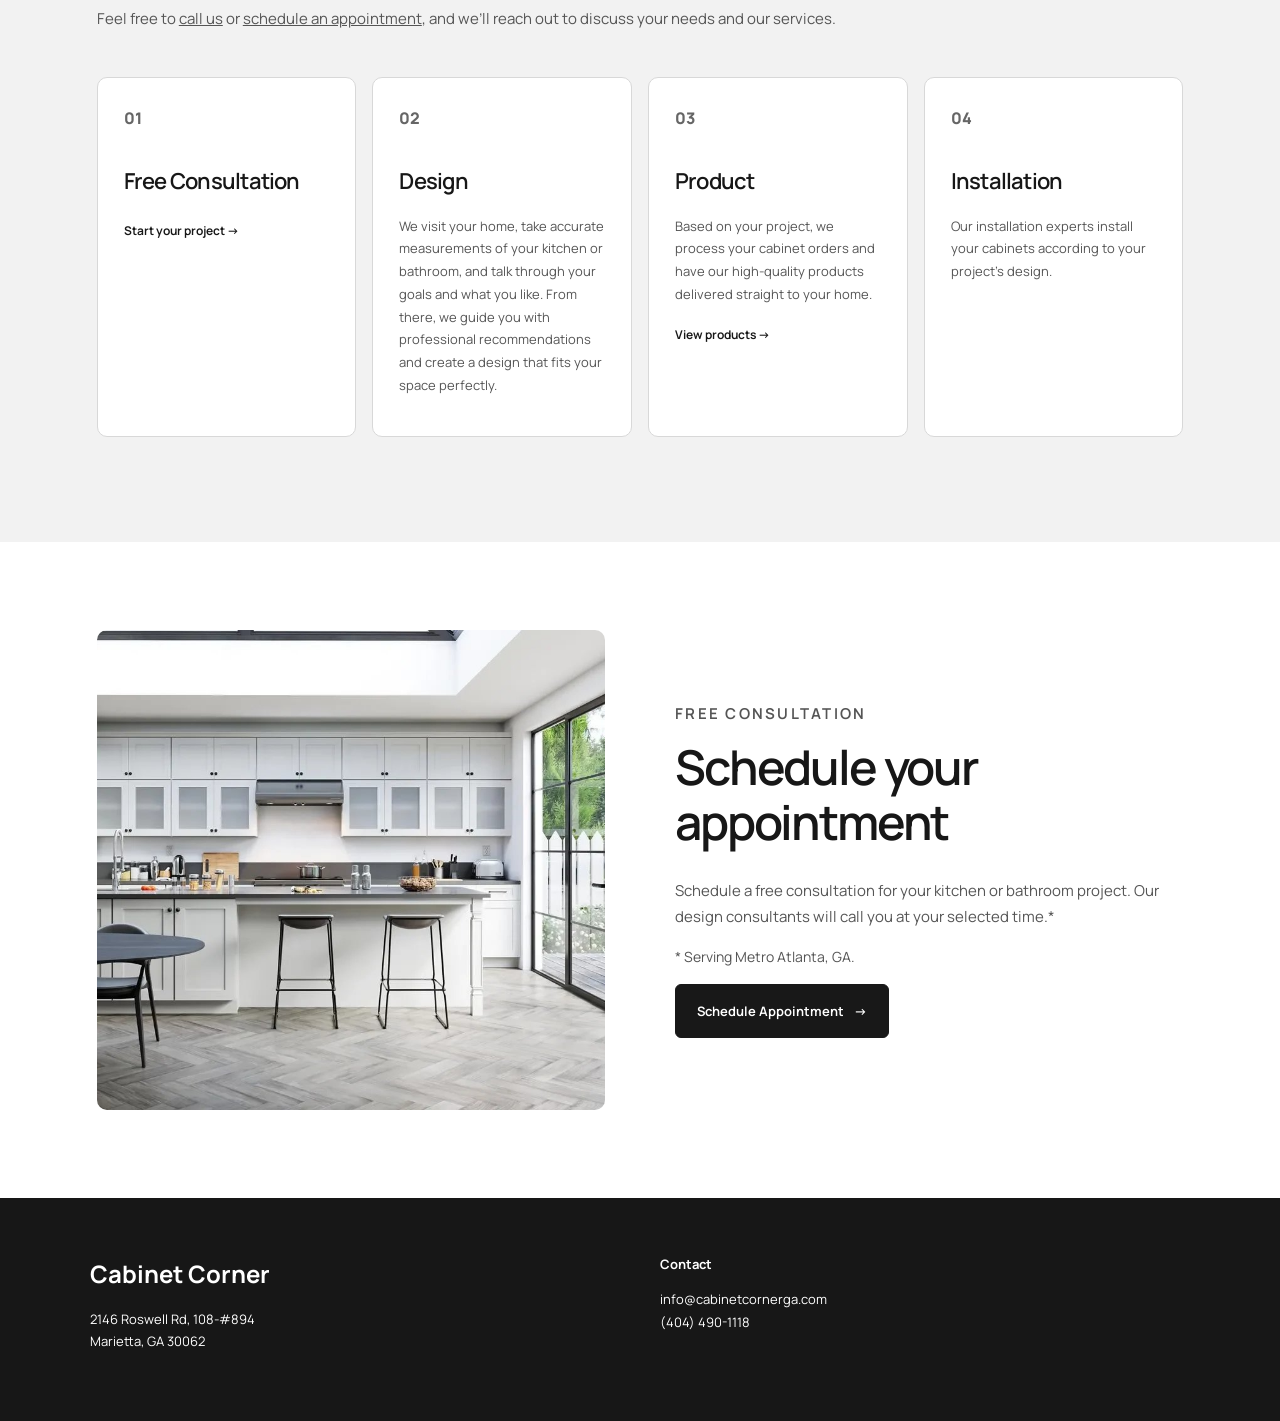
==== commit 8c3f8939: "Modernize typography, homepage hero, and subtle interactions" ====
--- a/index.html
+++ b/index.html
@@ -1,4 +1,4 @@
-<!doctype html><html lang="en"><head><meta charset="utf-8"><meta name="viewport" content="width=device-width,initial-scale=1"><title>Home | Cabinet Corner</title><meta name="description" content="Kitchen and bathroom cabinets for Metro Atlanta homes. Explore Cabinet Corner cabinetry, design, delivery, installation, and free consultations."><link rel="stylesheet" href="styles.css"></head><body><a class="skip-link" href="#main-content">Skip to content</a><header class="site-header"><a class="brand" href="index.html" aria-current="page">Cabinet Corner</a><button class="menu" type="button" aria-label="Open navigation" aria-expanded="false" aria-controls="primary-navigation">☰</button><nav id="primary-navigation" aria-label="Main navigation"><a href="index.html" aria-current="page">Home</a><a href="about.html">About</a><a href="services.html">Services</a><a href="products.html">Products</a><a href="consultation.html">Consultation</a></nav><a class="phone" href="tel:+14044901118">(404) 490-1118</a></header><main id="main-content"><section class="hero-original"><img src="assets/images/sierra-white-collection-3.webp" alt="Custom kitchen with white and navy cabinets designed by Cabinet Corner GA"><div class="hero-title"><h1>Kitchen & Bathroom Cabinets</h1><a class="btn" href="consultation.html">Free Consultation <span>→</span></a></div></section>
+<!doctype html><html lang="en"><head><meta charset="utf-8"><meta name="viewport" content="width=device-width,initial-scale=1"><title>Home | Cabinet Corner</title><meta name="description" content="Kitchen and bathroom cabinets for Metro Atlanta homes. Explore Cabinet Corner cabinetry, design, delivery, installation, and free consultations."><link rel="preload" href="assets/fonts/manrope-variable.ttf" as="font" type="font/ttf" crossorigin><link rel="stylesheet" href="styles.css"></head><body><a class="skip-link" href="#main-content">Skip to content</a><header class="site-header"><a class="brand" href="index.html" aria-current="page">Cabinet Corner</a><button class="menu" type="button" aria-label="Open navigation" aria-expanded="false" aria-controls="primary-navigation">☰</button><nav id="primary-navigation" aria-label="Main navigation"><a href="index.html" aria-current="page">Home</a><a href="about.html">About</a><a href="services.html">Services</a><a href="products.html">Products</a><a href="consultation.html">Consultation</a></nav><a class="phone" href="tel:+14044901118">(404) 490-1118</a></header><main id="main-content"><section class="hero-original"><div class="hero-title"><p class="kicker">CABINET CORNER · METRO ATLANTA</p><h1>Kitchen &amp; Bathroom Cabinets</h1><p class="hero-description">Cabinetry that brings your vision home. Explore timeless Shaker styles, thoughtful design, and services built around your space.</p><div class="hero-actions"><a class="btn" href="consultation.html">Free Consultation <span aria-hidden="true">→</span></a><a class="text-link" href="products.html">Explore cabinets <span aria-hidden="true">↗</span></a></div><p class="hero-note">Design · Delivery · Installation</p></div><div class="hero-photo"><img src="assets/images/sierra-white-collection-1.webp" alt="Bright kitchen with white Shaker cabinets, a generous island, and black-framed windows" width="1024" height="768" fetchpriority="high"><span class="photo-label">The Sierra Collection</span></div></section>
 <section class="section two reveal"><div class="copy"><p class="kicker">CABINET CORNER</p><h2>About Us</h2><p>At Cabinet Corner, we’re all about helping you bring your vision to life with cabinetry that blends style, durability, and everyday practicality. Proudly serving the Metro Atlanta area, we offer a wide selection of kitchen and bathroom cabinets designed to fit your space, your taste, and your budget.</p><p>Whether you're renovating a kitchen, upgrading a bathroom, or building a new home, we’ve got options that make the process simple and smooth — from pre-assembled cabinets that are ready to go, to ready-to-assemble selections that give you more flexibility without compromising quality.</p><a class="text-link" href="about.html">Learn more <span>→</span></a></div><div class="image-frame"><img src="assets/images/imgg-od3-idpj16vy.png" alt="Cabinet Corner white cabinetry"></div></section>
 <section class="services section-wide reveal"><div class="section-heading"><p class="kicker">FROM IDEA TO INSTALLATION</p><h2>Our Services</h2><p>Please note that while we aim to serve homeowners from A to Z by taking full responsibility for the entire process, we’re also happy to offer any of our services as stand-alone options. None of them require the others.</p><p>Feel free to <a href="tel:+14044901118">call us</a> or <a href="consultation.html">schedule an appointment</a>, and we’ll reach out to discuss your needs and our services.</p></div><div class="service-grid"><a class="service-card" href="consultation.html"><span>01</span><h3>Free Consultation</h3><b>Start your project →</b></a><article class="service-card"><span>02</span><h3>Design</h3><p>We visit your home, take accurate measurements of your kitchen or bathroom, and talk through your goals and what you like. From there, we guide you with professional recommendations and create a design that fits your space perfectly.</p></article><a class="service-card" href="products.html"><span>03</span><h3>Product</h3><p>Based on your project, we process your cabinet orders and have our high-quality products delivered straight to your home.</p><b>View products →</b></a><article class="service-card"><span>04</span><h3>Installation</h3><p>Our installation experts install your cabinets according to your project’s design.</p></article></div></section>
-<section class="section two reveal"><div class="image-frame"><img src="assets/images/appointment2.png" alt="Contact icon used on Cabinet Corner GA website"></div><div class="copy"><p class="kicker">FREE CONSULTATION</p><h2>Schedule your appointment</h2><p>Schedule a free consultation for your kitchen or bathroom project. Our design consultants will call you at your selected time.*</p><p class="small">* Serving Metro Atlanta, GA.</p><a class="btn dark" href="consultation.html">Schedule Appointment <span>→</span></a></div></section></main><footer><div><strong>Cabinet Corner</strong><p>2146 Roswell Rd, 108-#894<br>Marietta, GA 30062</p></div><div><b>Contact</b><p><a href="mailto:info@cabinetcornerga.com">info@cabinetcornerga.com</a><br><a href="tel:+14044901118">(404) 490-1118</a></p></div></footer><script src="script.js"></script></body></html>
+<section class="section two reveal"><div class="image-frame"><img src="assets/images/sierra-white-collection-3.webp" alt="White Shaker kitchen cabinetry with an island and bright natural light" loading="lazy"></div><div class="copy"><p class="kicker">FREE CONSULTATION</p><h2>Schedule your appointment</h2><p>Schedule a free consultation for your kitchen or bathroom project. Our design consultants will call you at your selected time.*</p><p class="small">* Serving Metro Atlanta, GA.</p><a class="btn dark" href="consultation.html">Schedule Appointment <span>→</span></a></div></section></main><footer><div><strong>Cabinet Corner</strong><p>2146 Roswell Rd, 108-#894<br>Marietta, GA 30062</p></div><div><b>Contact</b><p><a href="mailto:info@cabinetcornerga.com">info@cabinetcornerga.com</a><br><a href="tel:+14044901118">(404) 490-1118</a></p></div></footer><script src="script.js"></script></body></html>
--- a/styles.css
+++ b/styles.css
@@ -36,3 +36,58 @@
 *,*::before,*::after{animation:none!important;transition:none!important;scroll-behavior:auto!important}
 .brand:hover,.btn:hover,.btn:active,.service-card:hover,.service-card:active,.finish-grid figure:hover,.image-frame:hover img,.product-banner:hover img,.finish-grid figure:hover img,.text-link:hover span,.btn:hover span{transform:none}
 }
+
+/* Modern Cabinet Corner refinement */
+@font-face{font-family:Manrope;src:url("assets/fonts/manrope-variable.ttf") format("truetype");font-weight:200 800;font-style:normal;font-display:swap}
+body,h1,h2,h3,.brand,.hero-title h1,.copy h2,.section-heading h2,.page-hero h1,.product-banner h1,.cta h2,.finish-grid figcaption,footer strong,input,textarea,button{font-family:Manrope,Arial,sans-serif}
+body{line-height:1.75;-webkit-font-smoothing:antialiased}
+h1,h2,h3{font-weight:600;text-wrap:balance}
+.site-header{height:80px;padding-inline:5vw;gap:24px;transition:box-shadow .3s,background .3s}
+.site-header.scrolled{box-shadow:0 6px 24px #00000009;background:rgba(255,255,255,.98)}
+.brand{font-size:24px;letter-spacing:-1px;font-weight:750}
+nav{gap:22px}nav a{font-size:13px;font-weight:650}
+.phone{font-size:13px;font-weight:650}
+.hero-original{display:grid;grid-template-columns:1fr 1.08fr;height:auto;min-height:0;background:#f5f5f5;padding:48px 5vw;gap:40px;align-items:start}
+.hero-original:after{display:none}
+.hero-title{position:static;max-width:560px;color:#171717;padding:20px 0}
+.hero-title .kicker{font-size:10px;letter-spacing:.16em;margin-bottom:22px}
+.hero-title h1{font-size:clamp(38px,4.7vw,68px);line-height:1.1;letter-spacing:-.055em;text-shadow:none;margin-bottom:24px}
+.hero-description{max-width:450px;font-size:16px;color:#585858;margin:0 0 28px}
+.hero-actions{display:flex;align-items:center;gap:24px;flex-wrap:wrap}
+.hero-actions .text-link{font-size:13px}
+.hero-note{font-size:11px;letter-spacing:.1em;color:#666;margin:32px 0 0}
+.hero-photo{position:relative;overflow:hidden;border-radius:12px}
+.hero-photo img{display:block;width:100%;height:480px;object-fit:cover;object-position:center;transition:transform 1s cubic-bezier(.2,.65,.3,1)}
+.photo-label{position:absolute;bottom:18px;left:18px;background:#ffffffed;padding:8px 14px;border-radius:5px;font-size:11px;letter-spacing:.03em}
+.section{padding-block:88px}
+.copy h2,.section-heading h2{font-size:clamp(32px,4vw,48px);line-height:1.15;letter-spacing:-.045em}
+.copy p,.section-heading p{font-size:15px;color:#555}
+.kicker{font-weight:650;font-size:10px}
+.image-frame{border-radius:10px}
+.btn{font-family:inherit;font-weight:650;font-size:13px;border-radius:6px;padding:15px 21px;transition:transform .25s,background .25s,box-shadow .25s}
+.btn:hover{background:#333;transform:translateY(-2px);box-shadow:0 8px 20px #00000018}
+.service-card{border-radius:10px;padding:26px;transition:transform .35s,box-shadow .35s,border-color .35s}
+.service-card h3{font-size:22px;letter-spacing:-.035em}
+.service-card p{font-size:13px;color:#555}
+.service-card:hover,.finish-grid figure:hover{transform:translateY(-4px);box-shadow:0 12px 32px #0000000c}
+.service-card b{font-size:12px;font-weight:650}
+.finish-grid figure{border-radius:10px}
+.finish-grid figcaption{font-size:20px}
+.page-hero{padding:64px 7vw}
+.page-hero h1{font-size:clamp(40px,6vw,72px);line-height:1.1;letter-spacing:-.05em}
+.cta h2{font-size:clamp(30px,4vw,46px);letter-spacing:-.04em}
+form{background:#f7f7f7;border:1px solid #e9e9e9;padding:28px;border-radius:12px;gap:18px}
+label{font-size:12px;font-weight:650}
+input,textarea{width:100%;min-width:0;border-radius:6px;font-size:14px;border-color:#ddd}
+input:focus,textarea:focus{border-color:#555;box-shadow:0 0 0 3px #00000008}
+form .btn{justify-content:center}
+.consultation-page .two{align-items:start}
+.consultation-page .image-frame{margin-top:8px}
+.consultation-page .image-frame img{height:640px;min-height:0}
+footer{font-size:13px}footer strong{font-size:24px}
+@media(hover:hover) and (prefers-reduced-motion:no-preference){.hero-photo:hover img{transform:scale(1.025)}}
+@media(prefers-reduced-motion:no-preference){html{scroll-behavior:smooth}.hero-title{animation:hero-in .65s ease both}@keyframes hero-in{from{opacity:0;transform:translateY(12px)}to{opacity:1;transform:none}}}
+@media(max-width:1100px) and (min-width:921px){.site-header{gap:16px;padding-inline:3vw}.brand{font-size:21px}nav{gap:14px}}
+@media(max-width:920px){.site-header{height:auto;min-height:76px}.hero-original{gap:24px;padding:32px 5vw;grid-template-columns:1fr 1fr}.hero-title{padding-top:8px}.hero-title h1{font-size:42px}.hero-photo img{height:460px}.hero-actions{gap:18px}.consultation-page .image-frame img{height:440px}}
+@media(max-width:640px){.hero-original{grid-template-columns:1fr;padding:28px 6vw 32px;gap:24px}.hero-title h1{font-size:clamp(34px,9vw,48px);margin-bottom:16px}.hero-title .kicker{margin-bottom:16px}.hero-description{font-size:14px;margin-bottom:20px}.hero-note{margin-top:22px}.hero-photo img{height:320px}.section{padding-block:64px}.brand{font-size:22px}.page-hero{padding:42px 6vw}.consultation-page form{padding:20px}.consultation-page .image-frame img{height:360px}.hero-title{padding:0}}
+@media(prefers-reduced-motion:reduce){.hero-title{animation:none}.hero-photo:hover img{transform:none}.hero-photo img{transition:none}}
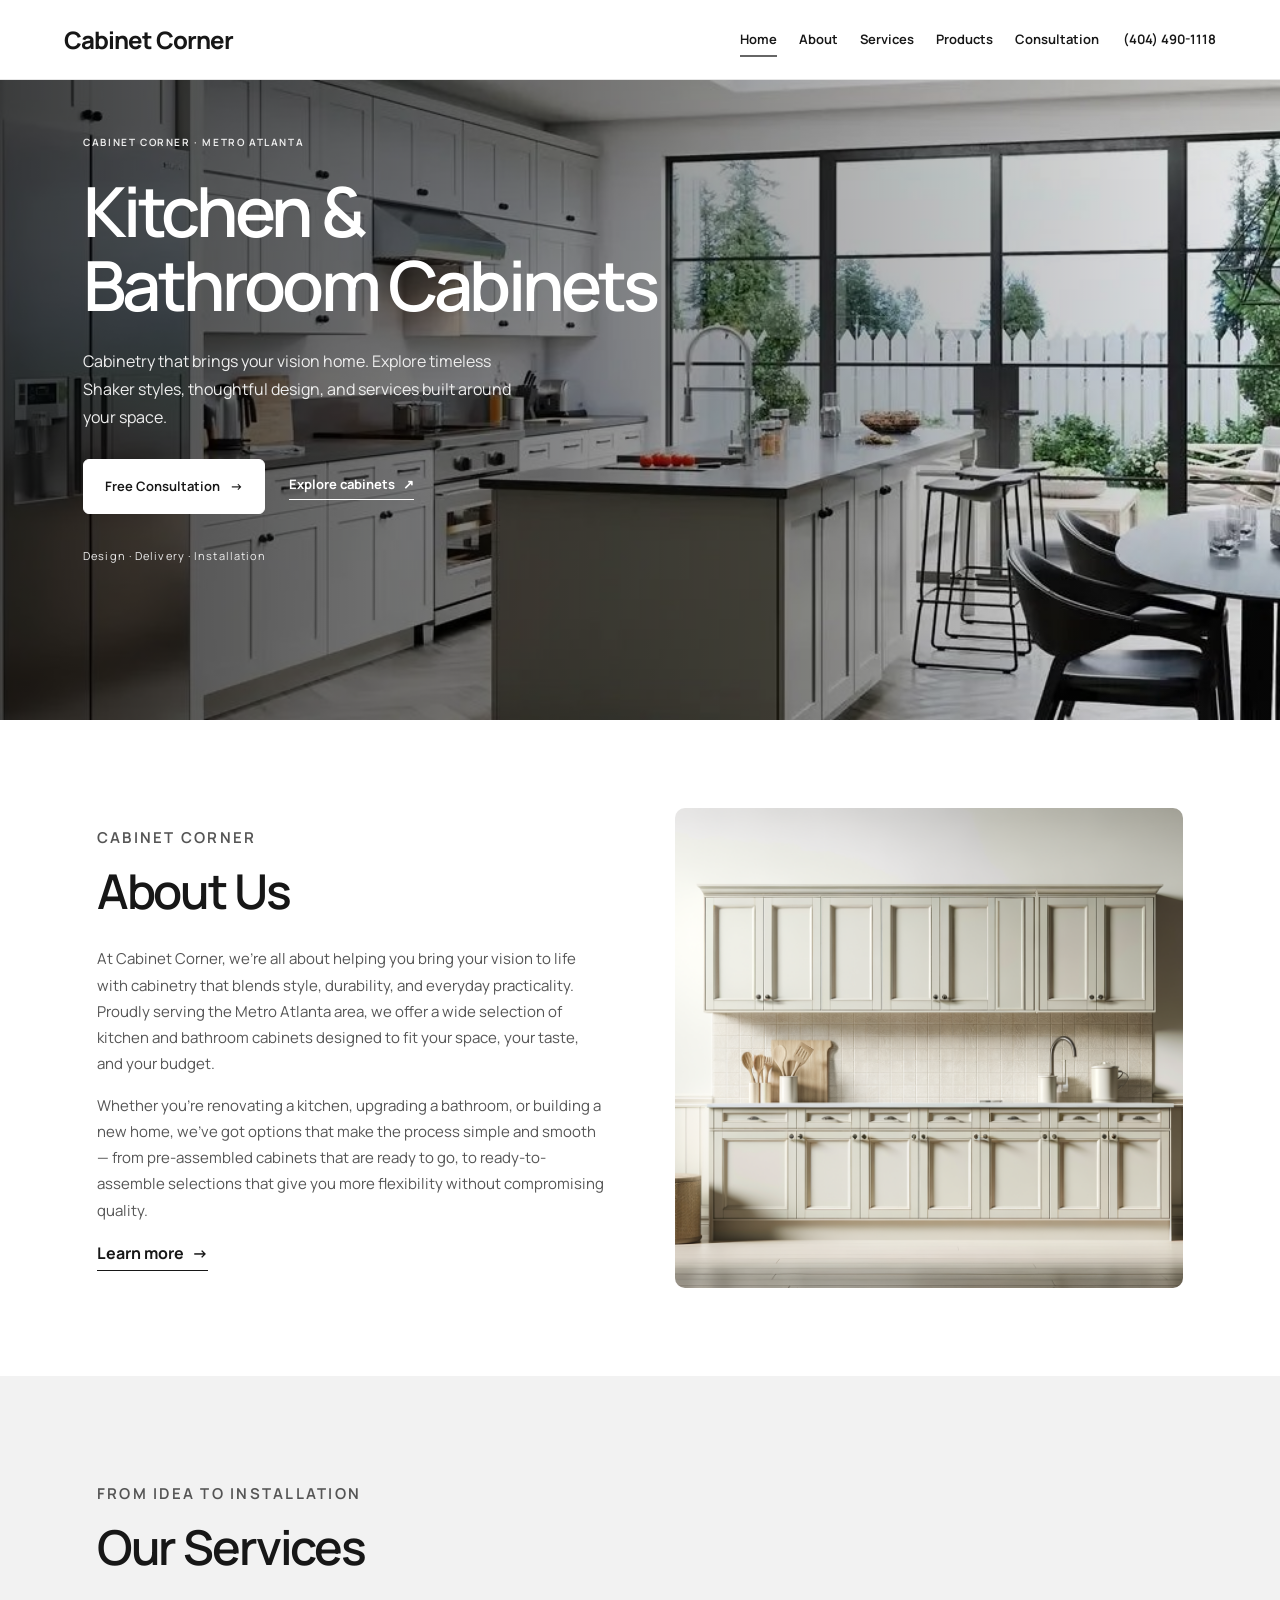
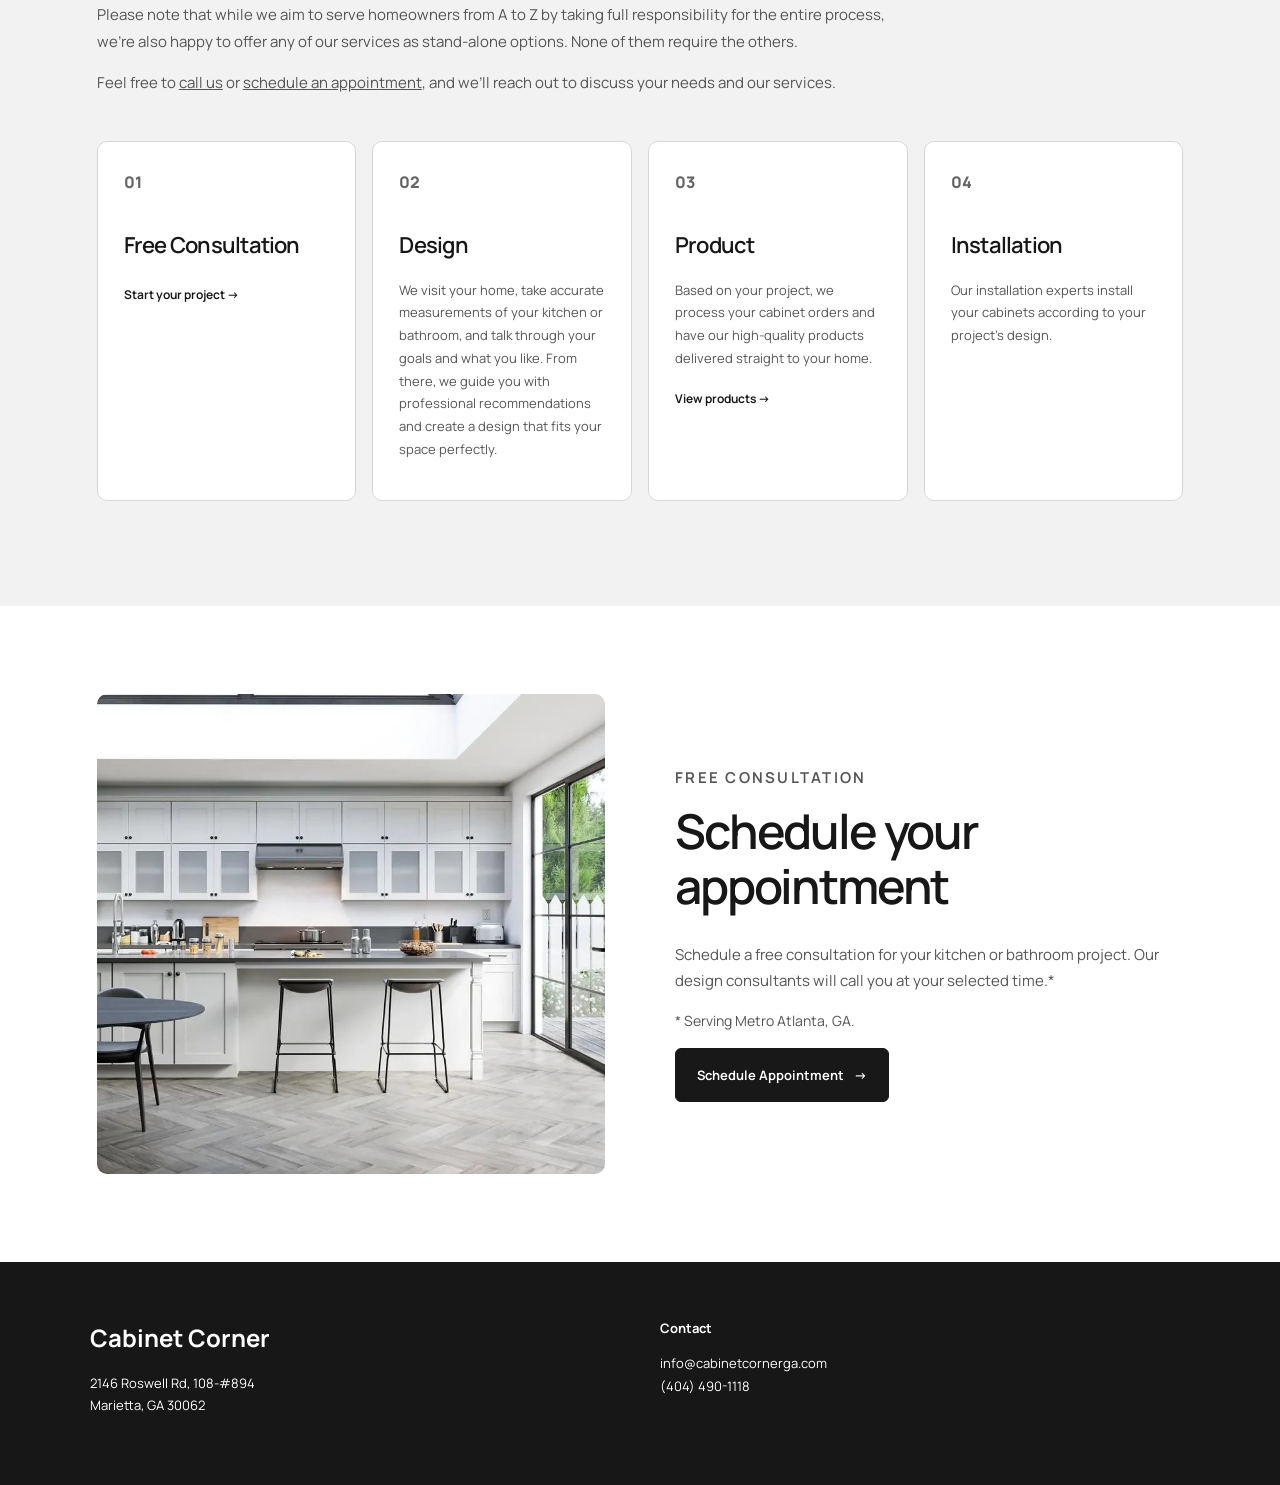
==== commit 31f9d547: "Restore full-width homepage kitchen background" ====
--- a/index.html
+++ b/index.html
@@ -1,4 +1,4 @@
-<!doctype html><html lang="en"><head><meta charset="utf-8"><meta name="viewport" content="width=device-width,initial-scale=1"><title>Home | Cabinet Corner</title><meta name="description" content="Kitchen and bathroom cabinets for Metro Atlanta homes. Explore Cabinet Corner cabinetry, design, delivery, installation, and free consultations."><link rel="preload" href="assets/fonts/manrope-variable.ttf" as="font" type="font/ttf" crossorigin><link rel="stylesheet" href="styles.css"></head><body><a class="skip-link" href="#main-content">Skip to content</a><header class="site-header"><a class="brand" href="index.html" aria-current="page">Cabinet Corner</a><button class="menu" type="button" aria-label="Open navigation" aria-expanded="false" aria-controls="primary-navigation">☰</button><nav id="primary-navigation" aria-label="Main navigation"><a href="index.html" aria-current="page">Home</a><a href="about.html">About</a><a href="services.html">Services</a><a href="products.html">Products</a><a href="consultation.html">Consultation</a></nav><a class="phone" href="tel:+14044901118">(404) 490-1118</a></header><main id="main-content"><section class="hero-original"><div class="hero-title"><p class="kicker">CABINET CORNER · METRO ATLANTA</p><h1>Kitchen &amp; Bathroom Cabinets</h1><p class="hero-description">Cabinetry that brings your vision home. Explore timeless Shaker styles, thoughtful design, and services built around your space.</p><div class="hero-actions"><a class="btn" href="consultation.html">Free Consultation <span aria-hidden="true">→</span></a><a class="text-link" href="products.html">Explore cabinets <span aria-hidden="true">↗</span></a></div><p class="hero-note">Design · Delivery · Installation</p></div><div class="hero-photo"><img src="assets/images/sierra-white-collection-1.webp" alt="Bright kitchen with white Shaker cabinets, a generous island, and black-framed windows" width="1024" height="768" fetchpriority="high"><span class="photo-label">The Sierra Collection</span></div></section>
+<!doctype html><html lang="en"><head><meta charset="utf-8"><meta name="viewport" content="width=device-width,initial-scale=1"><title>Home | Cabinet Corner</title><meta name="description" content="Kitchen and bathroom cabinets for Metro Atlanta homes. Explore Cabinet Corner cabinetry, design, delivery, installation, and free consultations."><link rel="preload" href="assets/fonts/manrope-variable.ttf" as="font" type="font/ttf" crossorigin><link rel="stylesheet" href="styles.css"></head><body><a class="skip-link" href="#main-content">Skip to content</a><header class="site-header"><a class="brand" href="index.html" aria-current="page">Cabinet Corner</a><button class="menu" type="button" aria-label="Open navigation" aria-expanded="false" aria-controls="primary-navigation">☰</button><nav id="primary-navigation" aria-label="Main navigation"><a href="index.html" aria-current="page">Home</a><a href="about.html">About</a><a href="services.html">Services</a><a href="products.html">Products</a><a href="consultation.html">Consultation</a></nav><a class="phone" href="tel:+14044901118">(404) 490-1118</a></header><main id="main-content"><section class="hero-original hero-full"><div class="hero-title"><p class="kicker">CABINET CORNER · METRO ATLANTA</p><h1>Kitchen &amp; Bathroom Cabinets</h1><p class="hero-description">Cabinetry that brings your vision home. Explore timeless Shaker styles, thoughtful design, and services built around your space.</p><div class="hero-actions"><a class="btn" href="consultation.html">Free Consultation <span aria-hidden="true">→</span></a><a class="text-link" href="products.html">Explore cabinets <span aria-hidden="true">↗</span></a></div><p class="hero-note">Design · Delivery · Installation</p></div><div class="hero-photo"><img src="assets/images/sierra-white-collection-1.webp" alt="Bright kitchen with white Shaker cabinets, a generous island, and black-framed windows" width="1024" height="768" fetchpriority="high"><span class="photo-label">The Sierra Collection</span></div></section>
 <section class="section two reveal"><div class="copy"><p class="kicker">CABINET CORNER</p><h2>About Us</h2><p>At Cabinet Corner, we’re all about helping you bring your vision to life with cabinetry that blends style, durability, and everyday practicality. Proudly serving the Metro Atlanta area, we offer a wide selection of kitchen and bathroom cabinets designed to fit your space, your taste, and your budget.</p><p>Whether you're renovating a kitchen, upgrading a bathroom, or building a new home, we’ve got options that make the process simple and smooth — from pre-assembled cabinets that are ready to go, to ready-to-assemble selections that give you more flexibility without compromising quality.</p><a class="text-link" href="about.html">Learn more <span>→</span></a></div><div class="image-frame"><img src="assets/images/imgg-od3-idpj16vy.png" alt="Cabinet Corner white cabinetry"></div></section>
 <section class="services section-wide reveal"><div class="section-heading"><p class="kicker">FROM IDEA TO INSTALLATION</p><h2>Our Services</h2><p>Please note that while we aim to serve homeowners from A to Z by taking full responsibility for the entire process, we’re also happy to offer any of our services as stand-alone options. None of them require the others.</p><p>Feel free to <a href="tel:+14044901118">call us</a> or <a href="consultation.html">schedule an appointment</a>, and we’ll reach out to discuss your needs and our services.</p></div><div class="service-grid"><a class="service-card" href="consultation.html"><span>01</span><h3>Free Consultation</h3><b>Start your project →</b></a><article class="service-card"><span>02</span><h3>Design</h3><p>We visit your home, take accurate measurements of your kitchen or bathroom, and talk through your goals and what you like. From there, we guide you with professional recommendations and create a design that fits your space perfectly.</p></article><a class="service-card" href="products.html"><span>03</span><h3>Product</h3><p>Based on your project, we process your cabinet orders and have our high-quality products delivered straight to your home.</p><b>View products →</b></a><article class="service-card"><span>04</span><h3>Installation</h3><p>Our installation experts install your cabinets according to your project’s design.</p></article></div></section>
 <section class="section two reveal"><div class="image-frame"><img src="assets/images/sierra-white-collection-3.webp" alt="White Shaker kitchen cabinetry with an island and bright natural light" loading="lazy"></div><div class="copy"><p class="kicker">FREE CONSULTATION</p><h2>Schedule your appointment</h2><p>Schedule a free consultation for your kitchen or bathroom project. Our design consultants will call you at your selected time.*</p><p class="small">* Serving Metro Atlanta, GA.</p><a class="btn dark" href="consultation.html">Schedule Appointment <span>→</span></a></div></section></main><footer><div><strong>Cabinet Corner</strong><p>2146 Roswell Rd, 108-#894<br>Marietta, GA 30062</p></div><div><b>Contact</b><p><a href="mailto:info@cabinetcornerga.com">info@cabinetcornerga.com</a><br><a href="tel:+14044901118">(404) 490-1118</a></p></div></footer><script src="script.js"></script></body></html>
--- a/styles.css
+++ b/styles.css
@@ -91,3 +91,18 @@
 @media(max-width:920px){.site-header{height:auto;min-height:76px}.hero-original{gap:24px;padding:32px 5vw;grid-template-columns:1fr 1fr}.hero-title{padding-top:8px}.hero-title h1{font-size:42px}.hero-photo img{height:460px}.hero-actions{gap:18px}.consultation-page .image-frame img{height:440px}}
 @media(max-width:640px){.hero-original{grid-template-columns:1fr;padding:28px 6vw 32px;gap:24px}.hero-title h1{font-size:clamp(34px,9vw,48px);margin-bottom:16px}.hero-title .kicker{margin-bottom:16px}.hero-description{font-size:14px;margin-bottom:20px}.hero-note{margin-top:22px}.hero-photo img{height:320px}.section{padding-block:64px}.brand{font-size:22px}.page-hero{padding:42px 6vw}.consultation-page form{padding:20px}.consultation-page .image-frame img{height:360px}.hero-title{padding:0}}
 @media(prefers-reduced-motion:reduce){.hero-title{animation:none}.hero-photo:hover img{transform:none}.hero-photo img{transition:none}}
+
+/* Full-width homepage kitchen background with above-the-fold copy. */
+.hero-full{display:block;position:relative;isolation:isolate;padding:clamp(36px,6vh,72px) 6.5vw;height:auto;min-height:640px;background:#171717}
+.hero-full .hero-photo{position:absolute;inset:0;z-index:-2;border-radius:0}
+.hero-full .hero-photo img{width:100%;height:100%;object-fit:cover;object-position:center}
+.hero-full:after{display:block;content:"";position:absolute;inset:0;z-index:-1;background:linear-gradient(90deg,rgba(0,0,0,.72),rgba(0,0,0,.42) 48%,rgba(0,0,0,.08))}
+.hero-full .hero-title{color:#fff;max-width:670px;padding:0}
+.hero-full .hero-title h1{font-size:clamp(40px,5.4vw,74px);max-width:670px;line-height:1.08}
+.hero-full .hero-title .kicker,.hero-full .hero-description,.hero-full .hero-note{color:#eee}
+.hero-full .hero-description{max-width:440px}
+.hero-full .hero-actions .btn{background:#fff;color:#171717;border-color:#fff}
+.hero-full .hero-actions .btn:hover{background:#eee}
+.hero-full .photo-label{display:none}
+@media(max-width:920px){.hero-full{min-height:600px;padding:42px 6vw}.hero-full .hero-title h1{font-size:clamp(40px,6.5vw,62px)}}
+@media(max-width:640px){.hero-full{min-height:540px;padding:32px 6vw}.hero-full .hero-title h1{font-size:clamp(34px,9vw,48px)}.hero-full:after{background:linear-gradient(90deg,#000b,#0006)}.hero-full .hero-photo img{object-position:60% center}}
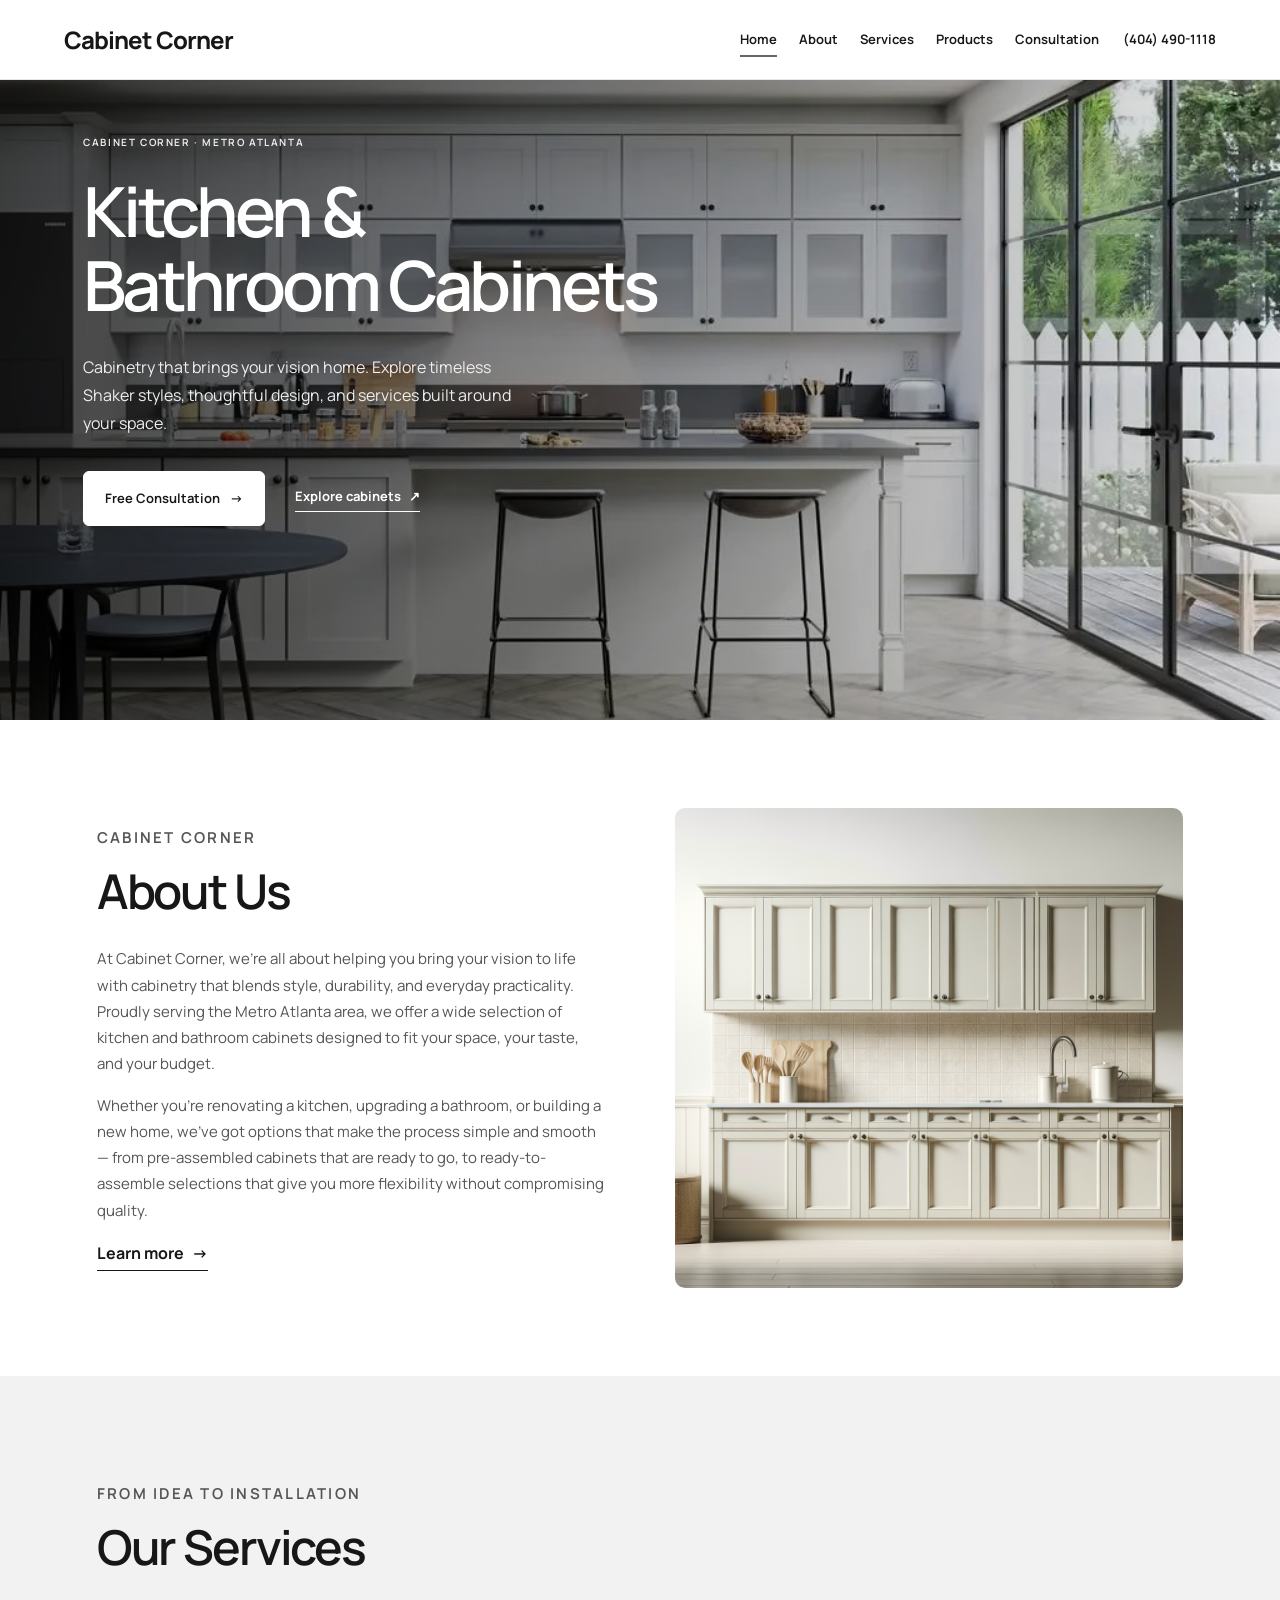
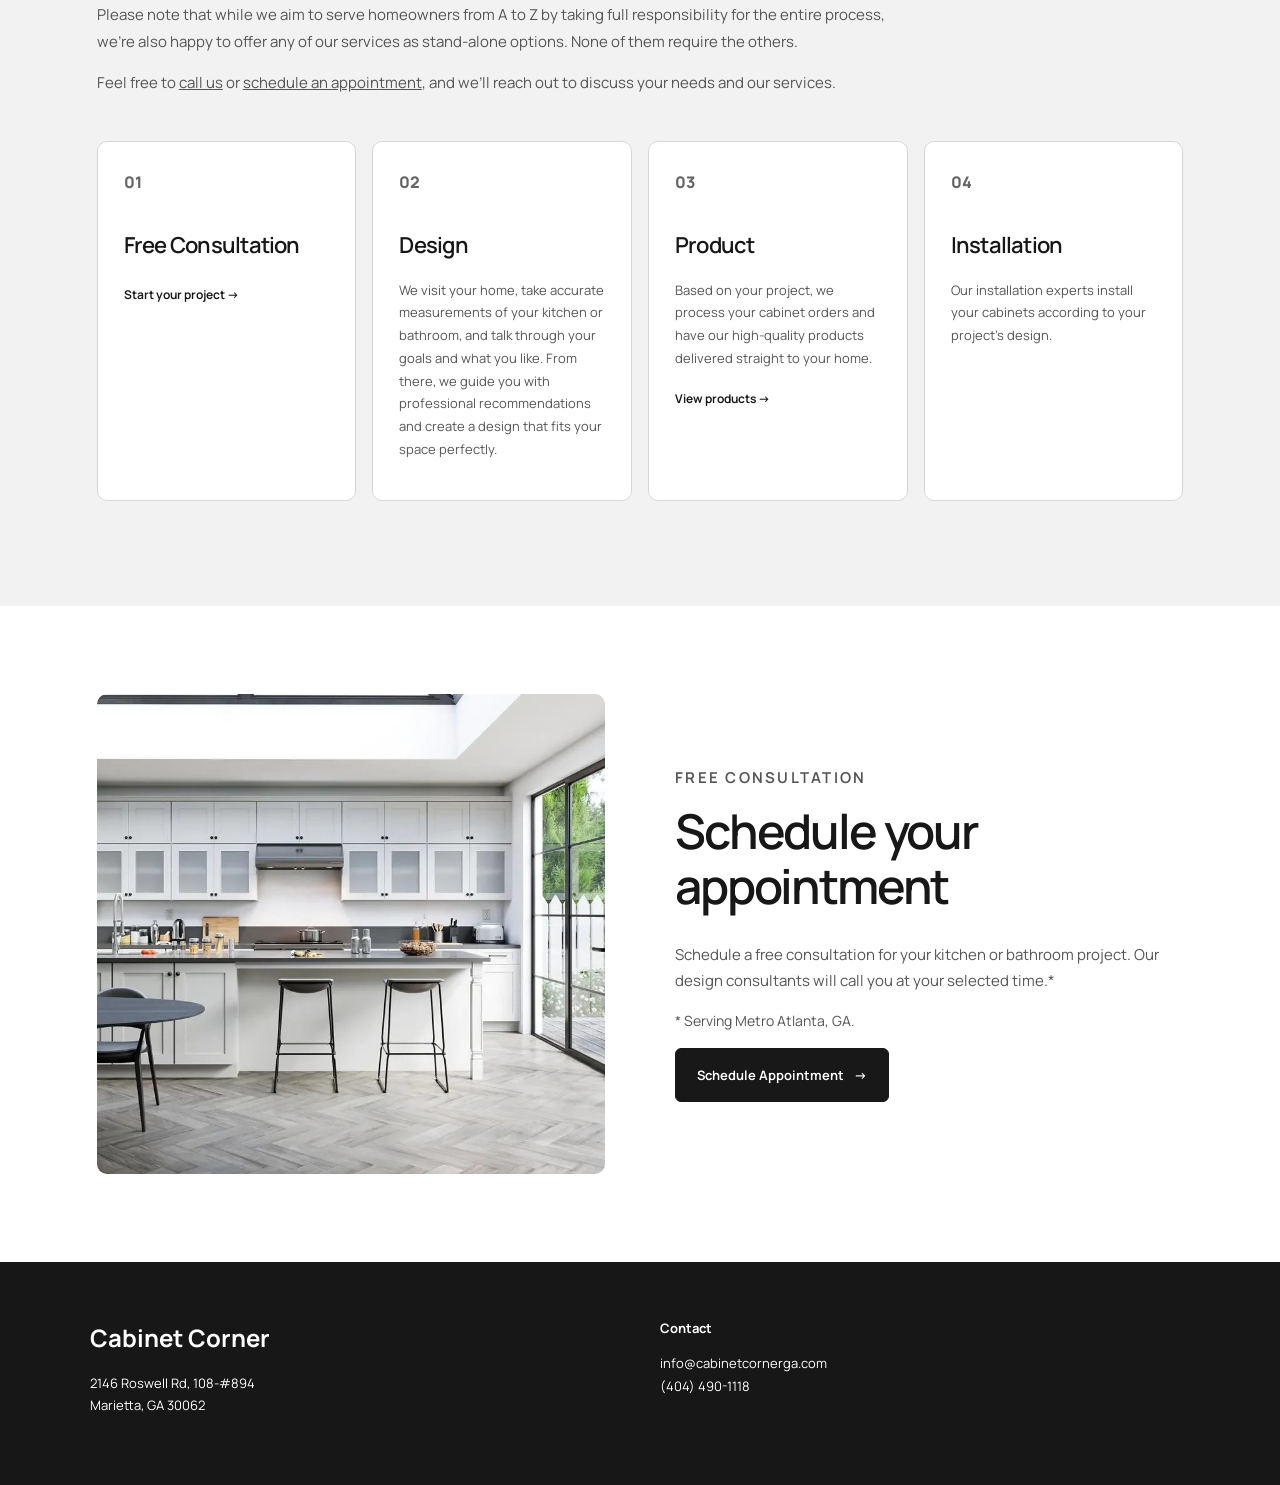
==== commit 3e012cae: "Refine homepage spacing and use Sierra White Collection 3" ====
--- a/index.html
+++ b/index.html
@@ -1,4 +1,4 @@
-<!doctype html><html lang="en"><head><meta charset="utf-8"><meta name="viewport" content="width=device-width,initial-scale=1"><title>Home | Cabinet Corner</title><meta name="description" content="Kitchen and bathroom cabinets for Metro Atlanta homes. Explore Cabinet Corner cabinetry, design, delivery, installation, and free consultations."><link rel="preload" href="assets/fonts/manrope-variable.ttf" as="font" type="font/ttf" crossorigin><link rel="stylesheet" href="styles.css"></head><body><a class="skip-link" href="#main-content">Skip to content</a><header class="site-header"><a class="brand" href="index.html" aria-current="page">Cabinet Corner</a><button class="menu" type="button" aria-label="Open navigation" aria-expanded="false" aria-controls="primary-navigation">☰</button><nav id="primary-navigation" aria-label="Main navigation"><a href="index.html" aria-current="page">Home</a><a href="about.html">About</a><a href="services.html">Services</a><a href="products.html">Products</a><a href="consultation.html">Consultation</a></nav><a class="phone" href="tel:+14044901118">(404) 490-1118</a></header><main id="main-content"><section class="hero-original hero-full"><div class="hero-title"><p class="kicker">CABINET CORNER · METRO ATLANTA</p><h1>Kitchen &amp; Bathroom Cabinets</h1><p class="hero-description">Cabinetry that brings your vision home. Explore timeless Shaker styles, thoughtful design, and services built around your space.</p><div class="hero-actions"><a class="btn" href="consultation.html">Free Consultation <span aria-hidden="true">→</span></a><a class="text-link" href="products.html">Explore cabinets <span aria-hidden="true">↗</span></a></div><p class="hero-note">Design · Delivery · Installation</p></div><div class="hero-photo"><img src="assets/images/sierra-white-collection-1.webp" alt="Bright kitchen with white Shaker cabinets, a generous island, and black-framed windows" width="1024" height="768" fetchpriority="high"><span class="photo-label">The Sierra Collection</span></div></section>
+<!doctype html><html lang="en"><head><meta charset="utf-8"><meta name="viewport" content="width=device-width,initial-scale=1"><title>Home | Cabinet Corner</title><meta name="description" content="Kitchen and bathroom cabinets for Metro Atlanta homes. Explore Cabinet Corner cabinetry, design, delivery, installation, and free consultations."><link rel="preload" href="assets/fonts/manrope-variable.ttf" as="font" type="font/ttf" crossorigin><link rel="stylesheet" href="styles.css"></head><body><a class="skip-link" href="#main-content">Skip to content</a><header class="site-header"><a class="brand" href="index.html" aria-current="page">Cabinet Corner</a><button class="menu" type="button" aria-label="Open navigation" aria-expanded="false" aria-controls="primary-navigation">☰</button><nav id="primary-navigation" aria-label="Main navigation"><a href="index.html" aria-current="page">Home</a><a href="about.html">About</a><a href="services.html">Services</a><a href="products.html">Products</a><a href="consultation.html">Consultation</a></nav><a class="phone" href="tel:+14044901118">(404) 490-1118</a></header><main id="main-content"><section class="hero-original hero-full"><div class="hero-title"><p class="kicker">CABINET CORNER · METRO ATLANTA</p><h1>Kitchen &amp; Bathroom Cabinets</h1><p class="hero-description">Cabinetry that brings your vision home. Explore timeless Shaker styles, thoughtful design, and services built around your space.</p><div class="hero-actions"><a class="btn" href="consultation.html">Free Consultation <span aria-hidden="true">→</span></a><a class="text-link" href="products.html">Explore cabinets <span aria-hidden="true">↗</span></a></div></div><div class="hero-photo"><img src="assets/images/sierra-white-collection-3.webp" alt="White Sierra Shaker kitchen cabinets with an island and black-framed windows" width="1024" height="768" fetchpriority="high"><span class="photo-label">The Sierra Collection</span></div></section>
 <section class="section two reveal"><div class="copy"><p class="kicker">CABINET CORNER</p><h2>About Us</h2><p>At Cabinet Corner, we’re all about helping you bring your vision to life with cabinetry that blends style, durability, and everyday practicality. Proudly serving the Metro Atlanta area, we offer a wide selection of kitchen and bathroom cabinets designed to fit your space, your taste, and your budget.</p><p>Whether you're renovating a kitchen, upgrading a bathroom, or building a new home, we’ve got options that make the process simple and smooth — from pre-assembled cabinets that are ready to go, to ready-to-assemble selections that give you more flexibility without compromising quality.</p><a class="text-link" href="about.html">Learn more <span>→</span></a></div><div class="image-frame"><img src="assets/images/imgg-od3-idpj16vy.png" alt="Cabinet Corner white cabinetry"></div></section>
 <section class="services section-wide reveal"><div class="section-heading"><p class="kicker">FROM IDEA TO INSTALLATION</p><h2>Our Services</h2><p>Please note that while we aim to serve homeowners from A to Z by taking full responsibility for the entire process, we’re also happy to offer any of our services as stand-alone options. None of them require the others.</p><p>Feel free to <a href="tel:+14044901118">call us</a> or <a href="consultation.html">schedule an appointment</a>, and we’ll reach out to discuss your needs and our services.</p></div><div class="service-grid"><a class="service-card" href="consultation.html"><span>01</span><h3>Free Consultation</h3><b>Start your project →</b></a><article class="service-card"><span>02</span><h3>Design</h3><p>We visit your home, take accurate measurements of your kitchen or bathroom, and talk through your goals and what you like. From there, we guide you with professional recommendations and create a design that fits your space perfectly.</p></article><a class="service-card" href="products.html"><span>03</span><h3>Product</h3><p>Based on your project, we process your cabinet orders and have our high-quality products delivered straight to your home.</p><b>View products →</b></a><article class="service-card"><span>04</span><h3>Installation</h3><p>Our installation experts install your cabinets according to your project’s design.</p></article></div></section>
 <section class="section two reveal"><div class="image-frame"><img src="assets/images/sierra-white-collection-3.webp" alt="White Shaker kitchen cabinetry with an island and bright natural light" loading="lazy"></div><div class="copy"><p class="kicker">FREE CONSULTATION</p><h2>Schedule your appointment</h2><p>Schedule a free consultation for your kitchen or bathroom project. Our design consultants will call you at your selected time.*</p><p class="small">* Serving Metro Atlanta, GA.</p><a class="btn dark" href="consultation.html">Schedule Appointment <span>→</span></a></div></section></main><footer><div><strong>Cabinet Corner</strong><p>2146 Roswell Rd, 108-#894<br>Marietta, GA 30062</p></div><div><b>Contact</b><p><a href="mailto:info@cabinetcornerga.com">info@cabinetcornerga.com</a><br><a href="tel:+14044901118">(404) 490-1118</a></p></div></footer><script src="script.js"></script></body></html>
--- a/styles.css
+++ b/styles.css
@@ -106,3 +106,9 @@
 .hero-full .photo-label{display:none}
 @media(max-width:920px){.hero-full{min-height:600px;padding:42px 6vw}.hero-full .hero-title h1{font-size:clamp(40px,6.5vw,62px)}}
 @media(max-width:640px){.hero-full{min-height:540px;padding:32px 6vw}.hero-full .hero-title h1{font-size:clamp(34px,9vw,48px)}.hero-full:after{background:linear-gradient(90deg,#000b,#0006)}.hero-full .hero-photo img{object-position:60% center}}
+
+/* Slightly more breathing room for the homepage copy. */
+.hero-full .hero-title h1{margin-bottom:30px}
+.hero-full .hero-description{margin-bottom:34px}
+.hero-full .hero-actions{gap:30px}
+@media(max-width:640px){.hero-full .hero-title h1{margin-bottom:22px}.hero-full .hero-description{margin-bottom:26px}.hero-full .hero-actions{gap:22px}}
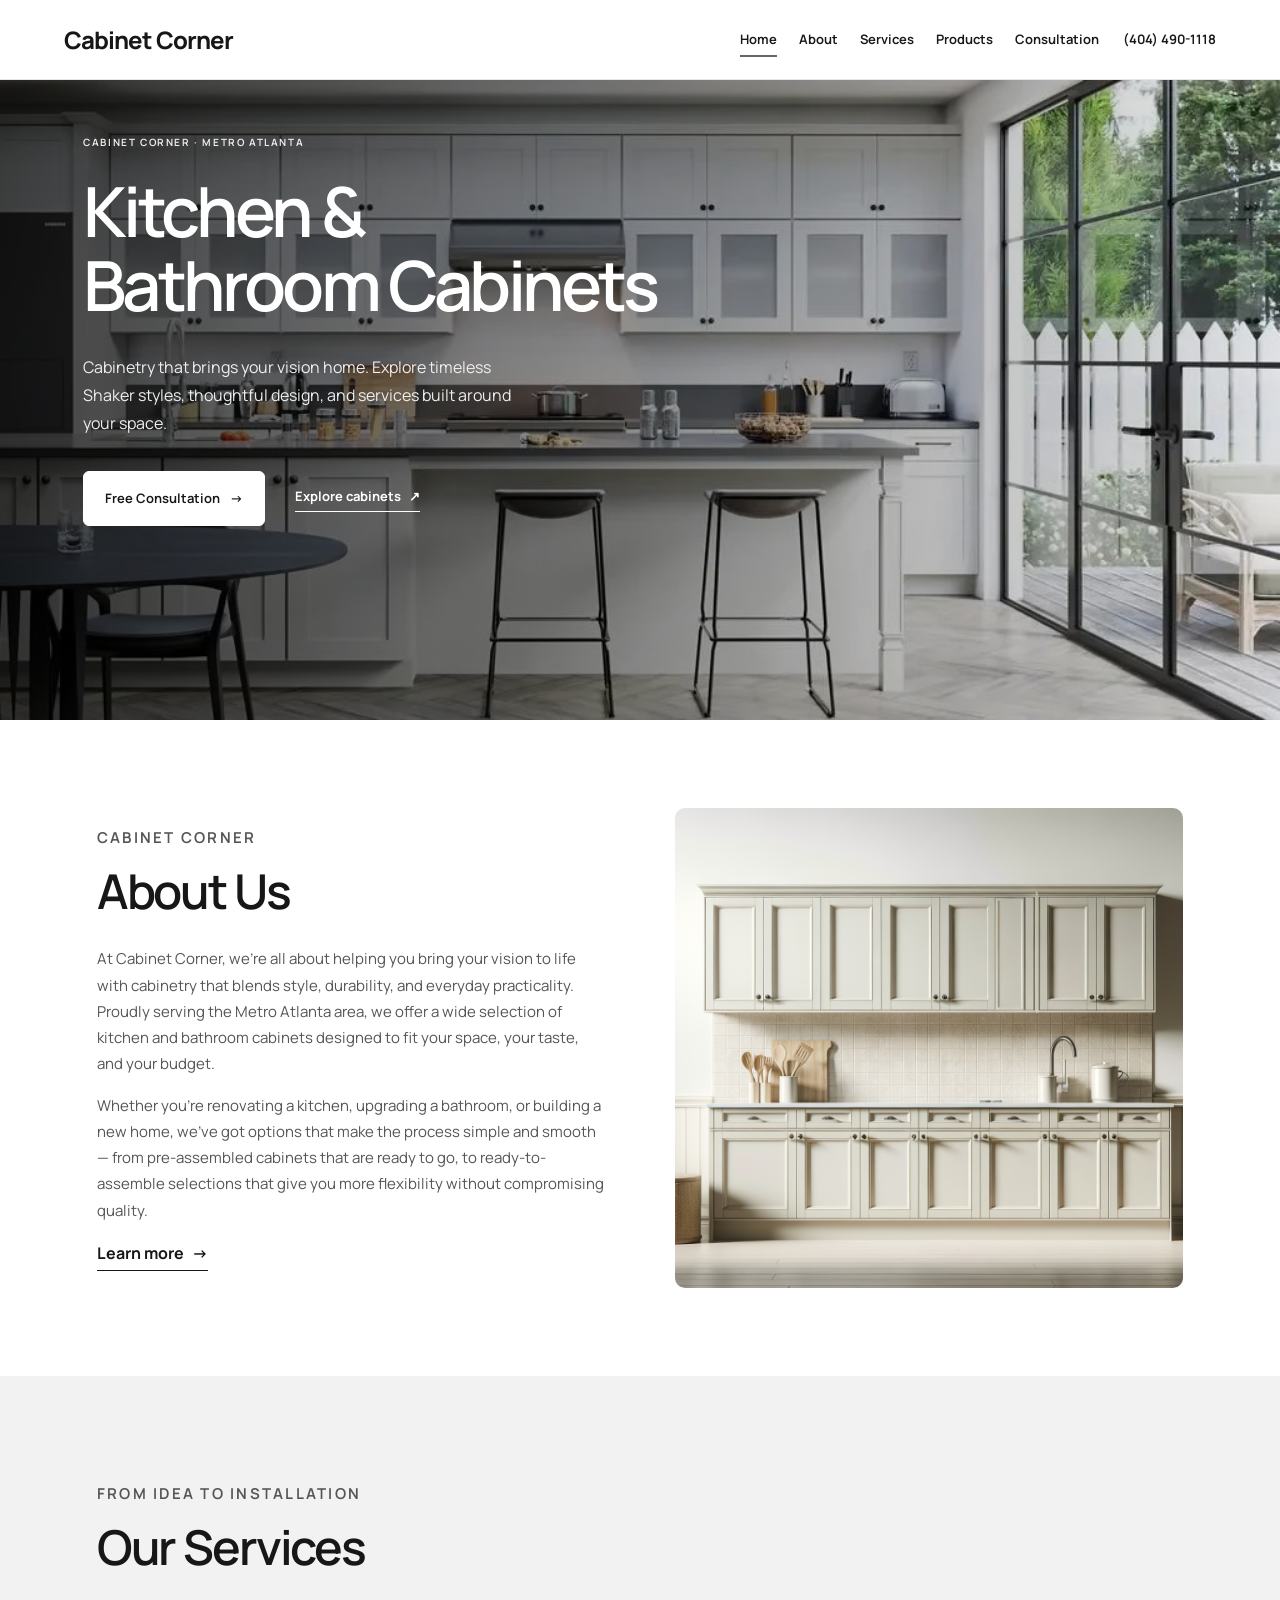
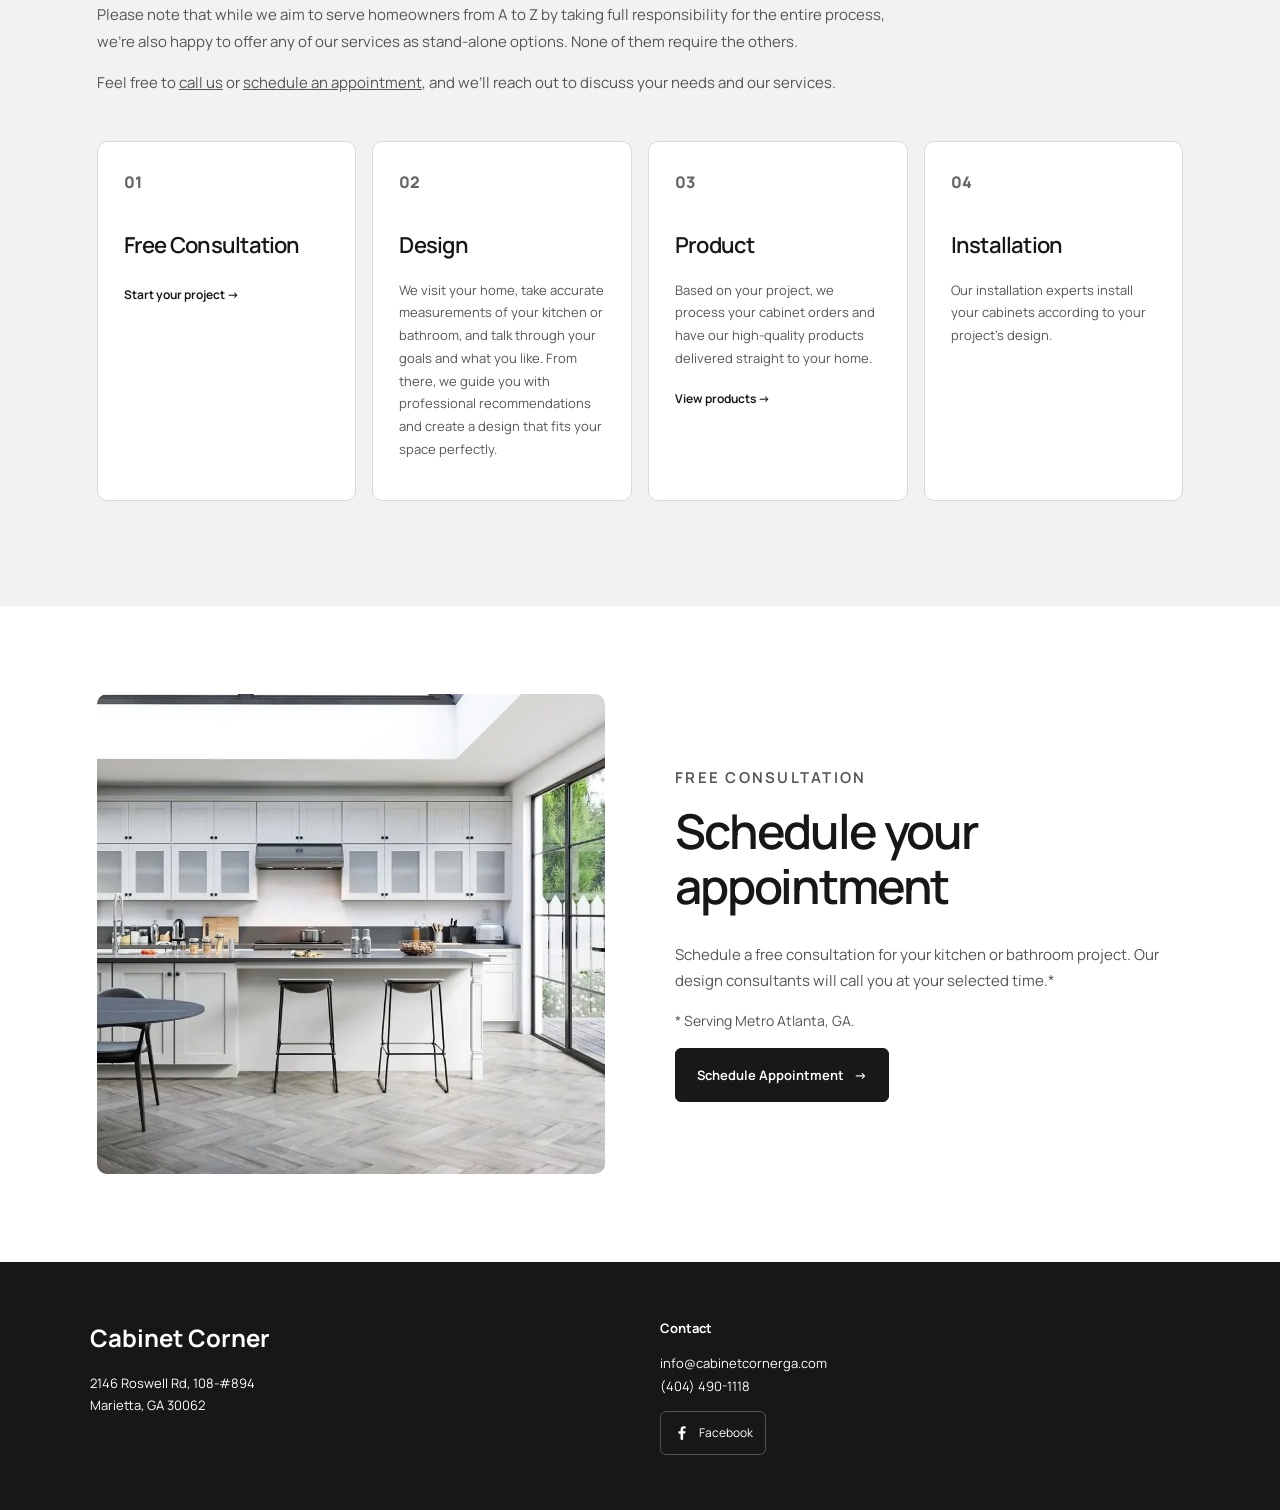
==== commit 1c563d65: "Add Facebook profile link to every page footer" ====
--- a/index.html
+++ b/index.html
@@ -1,4 +1,4 @@
 <!doctype html><html lang="en"><head><meta charset="utf-8"><meta name="viewport" content="width=device-width,initial-scale=1"><title>Home | Cabinet Corner</title><meta name="description" content="Kitchen and bathroom cabinets for Metro Atlanta homes. Explore Cabinet Corner cabinetry, design, delivery, installation, and free consultations."><link rel="preload" href="assets/fonts/manrope-variable.ttf" as="font" type="font/ttf" crossorigin><link rel="stylesheet" href="styles.css"></head><body><a class="skip-link" href="#main-content">Skip to content</a><header class="site-header"><a class="brand" href="index.html" aria-current="page">Cabinet Corner</a><button class="menu" type="button" aria-label="Open navigation" aria-expanded="false" aria-controls="primary-navigation">☰</button><nav id="primary-navigation" aria-label="Main navigation"><a href="index.html" aria-current="page">Home</a><a href="about.html">About</a><a href="services.html">Services</a><a href="products.html">Products</a><a href="consultation.html">Consultation</a></nav><a class="phone" href="tel:+14044901118">(404) 490-1118</a></header><main id="main-content"><section class="hero-original hero-full"><div class="hero-title"><p class="kicker">CABINET CORNER · METRO ATLANTA</p><h1>Kitchen &amp; Bathroom Cabinets</h1><p class="hero-description">Cabinetry that brings your vision home. Explore timeless Shaker styles, thoughtful design, and services built around your space.</p><div class="hero-actions"><a class="btn" href="consultation.html">Free Consultation <span aria-hidden="true">→</span></a><a class="text-link" href="products.html">Explore cabinets <span aria-hidden="true">↗</span></a></div></div><div class="hero-photo"><img src="assets/images/sierra-white-collection-3.webp" alt="White Sierra Shaker kitchen cabinets with an island and black-framed windows" width="1024" height="768" fetchpriority="high"><span class="photo-label">The Sierra Collection</span></div></section>
 <section class="section two reveal"><div class="copy"><p class="kicker">CABINET CORNER</p><h2>About Us</h2><p>At Cabinet Corner, we’re all about helping you bring your vision to life with cabinetry that blends style, durability, and everyday practicality. Proudly serving the Metro Atlanta area, we offer a wide selection of kitchen and bathroom cabinets designed to fit your space, your taste, and your budget.</p><p>Whether you're renovating a kitchen, upgrading a bathroom, or building a new home, we’ve got options that make the process simple and smooth — from pre-assembled cabinets that are ready to go, to ready-to-assemble selections that give you more flexibility without compromising quality.</p><a class="text-link" href="about.html">Learn more <span>→</span></a></div><div class="image-frame"><img src="assets/images/imgg-od3-idpj16vy.png" alt="Cabinet Corner white cabinetry"></div></section>
 <section class="services section-wide reveal"><div class="section-heading"><p class="kicker">FROM IDEA TO INSTALLATION</p><h2>Our Services</h2><p>Please note that while we aim to serve homeowners from A to Z by taking full responsibility for the entire process, we’re also happy to offer any of our services as stand-alone options. None of them require the others.</p><p>Feel free to <a href="tel:+14044901118">call us</a> or <a href="consultation.html">schedule an appointment</a>, and we’ll reach out to discuss your needs and our services.</p></div><div class="service-grid"><a class="service-card" href="consultation.html"><span>01</span><h3>Free Consultation</h3><b>Start your project →</b></a><article class="service-card"><span>02</span><h3>Design</h3><p>We visit your home, take accurate measurements of your kitchen or bathroom, and talk through your goals and what you like. From there, we guide you with professional recommendations and create a design that fits your space perfectly.</p></article><a class="service-card" href="products.html"><span>03</span><h3>Product</h3><p>Based on your project, we process your cabinet orders and have our high-quality products delivered straight to your home.</p><b>View products →</b></a><article class="service-card"><span>04</span><h3>Installation</h3><p>Our installation experts install your cabinets according to your project’s design.</p></article></div></section>
-<section class="section two reveal"><div class="image-frame"><img src="assets/images/sierra-white-collection-3.webp" alt="White Shaker kitchen cabinetry with an island and bright natural light" loading="lazy"></div><div class="copy"><p class="kicker">FREE CONSULTATION</p><h2>Schedule your appointment</h2><p>Schedule a free consultation for your kitchen or bathroom project. Our design consultants will call you at your selected time.*</p><p class="small">* Serving Metro Atlanta, GA.</p><a class="btn dark" href="consultation.html">Schedule Appointment <span>→</span></a></div></section></main><footer><div><strong>Cabinet Corner</strong><p>2146 Roswell Rd, 108-#894<br>Marietta, GA 30062</p></div><div><b>Contact</b><p><a href="mailto:info@cabinetcornerga.com">info@cabinetcornerga.com</a><br><a href="tel:+14044901118">(404) 490-1118</a></p></div></footer><script src="script.js"></script></body></html>
+<section class="section two reveal"><div class="image-frame"><img src="assets/images/sierra-white-collection-3.webp" alt="White Shaker kitchen cabinetry with an island and bright natural light" loading="lazy"></div><div class="copy"><p class="kicker">FREE CONSULTATION</p><h2>Schedule your appointment</h2><p>Schedule a free consultation for your kitchen or bathroom project. Our design consultants will call you at your selected time.*</p><p class="small">* Serving Metro Atlanta, GA.</p><a class="btn dark" href="consultation.html">Schedule Appointment <span>→</span></a></div></section></main><footer><div><strong>Cabinet Corner</strong><p>2146 Roswell Rd, 108-#894<br>Marietta, GA 30062</p></div><div><b>Contact</b><p><a href="mailto:info@cabinetcornerga.com">info@cabinetcornerga.com</a><br><a href="tel:+14044901118">(404) 490-1118</a></p><a class="facebook-link" href="https://www.facebook.com/profile.php?id=61581552328175" target="_blank" rel="noopener noreferrer" aria-label="Cabinet Corner on Facebook (opens in a new tab)"><svg viewBox="0 0 24 24" width="18" height="18" fill="currentColor" aria-hidden="true"><path d="M13.5 21v-8.2h2.8l.4-3.2h-3.2v-2c0-.9.3-1.5 1.6-1.5h1.7V3.2c-.3 0-1.3-.2-2.5-.2-2.5 0-4.2 1.5-4.2 4.3v2.4H7.3v3.2h2.8V21z"/></svg><span>Facebook</span></a></div></footer><script src="script.js"></script></body></html>
--- a/styles.css
+++ b/styles.css
@@ -112,3 +112,6 @@
 .hero-full .hero-description{margin-bottom:34px}
 .hero-full .hero-actions{gap:30px}
 @media(max-width:640px){.hero-full .hero-title h1{margin-bottom:22px}.hero-full .hero-description{margin-bottom:26px}.hero-full .hero-actions{gap:22px}}
+
+.facebook-link{display:inline-flex;align-items:center;gap:8px;min-height:44px;padding:6px 12px;border:1px solid #ffffff40;border-radius:6px;font-size:12px;transition:background .2s,border-color .2s}
+.facebook-link:hover{background:#ffffff12;border-color:#ffffff80}
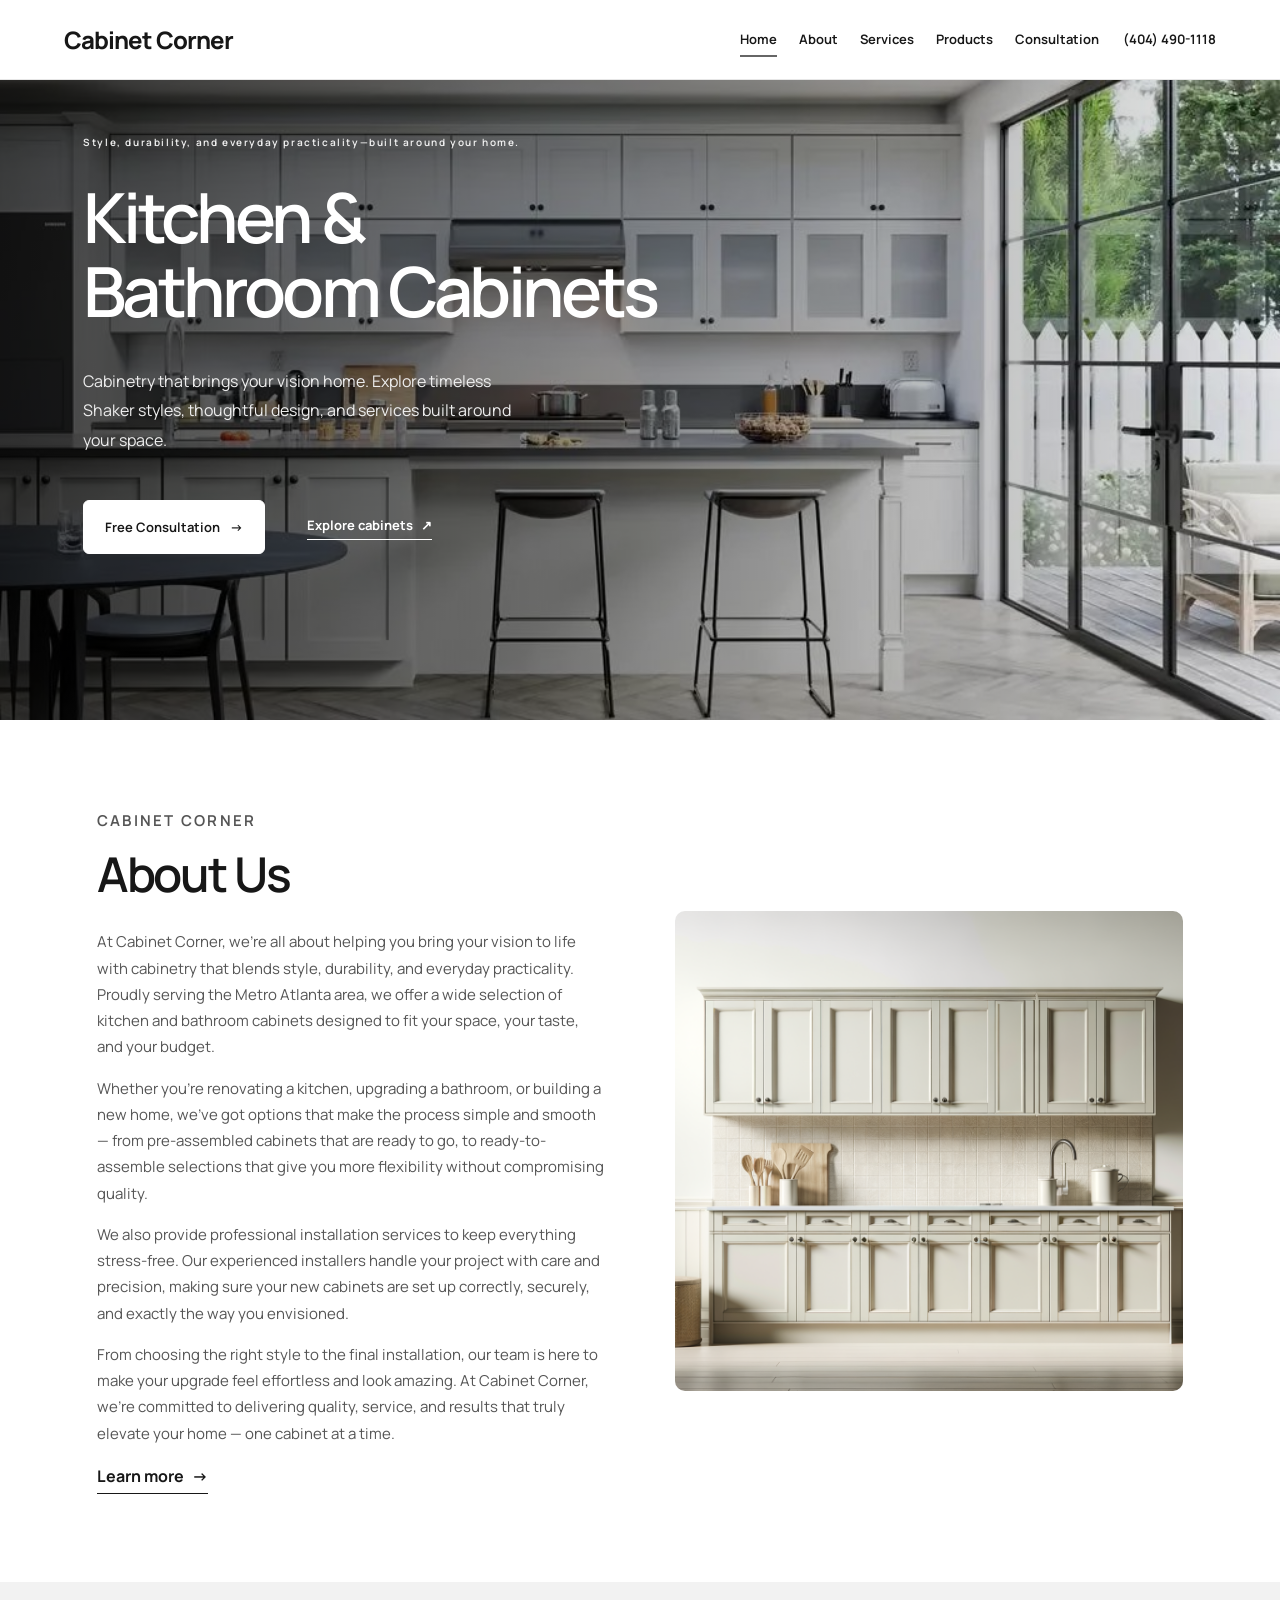
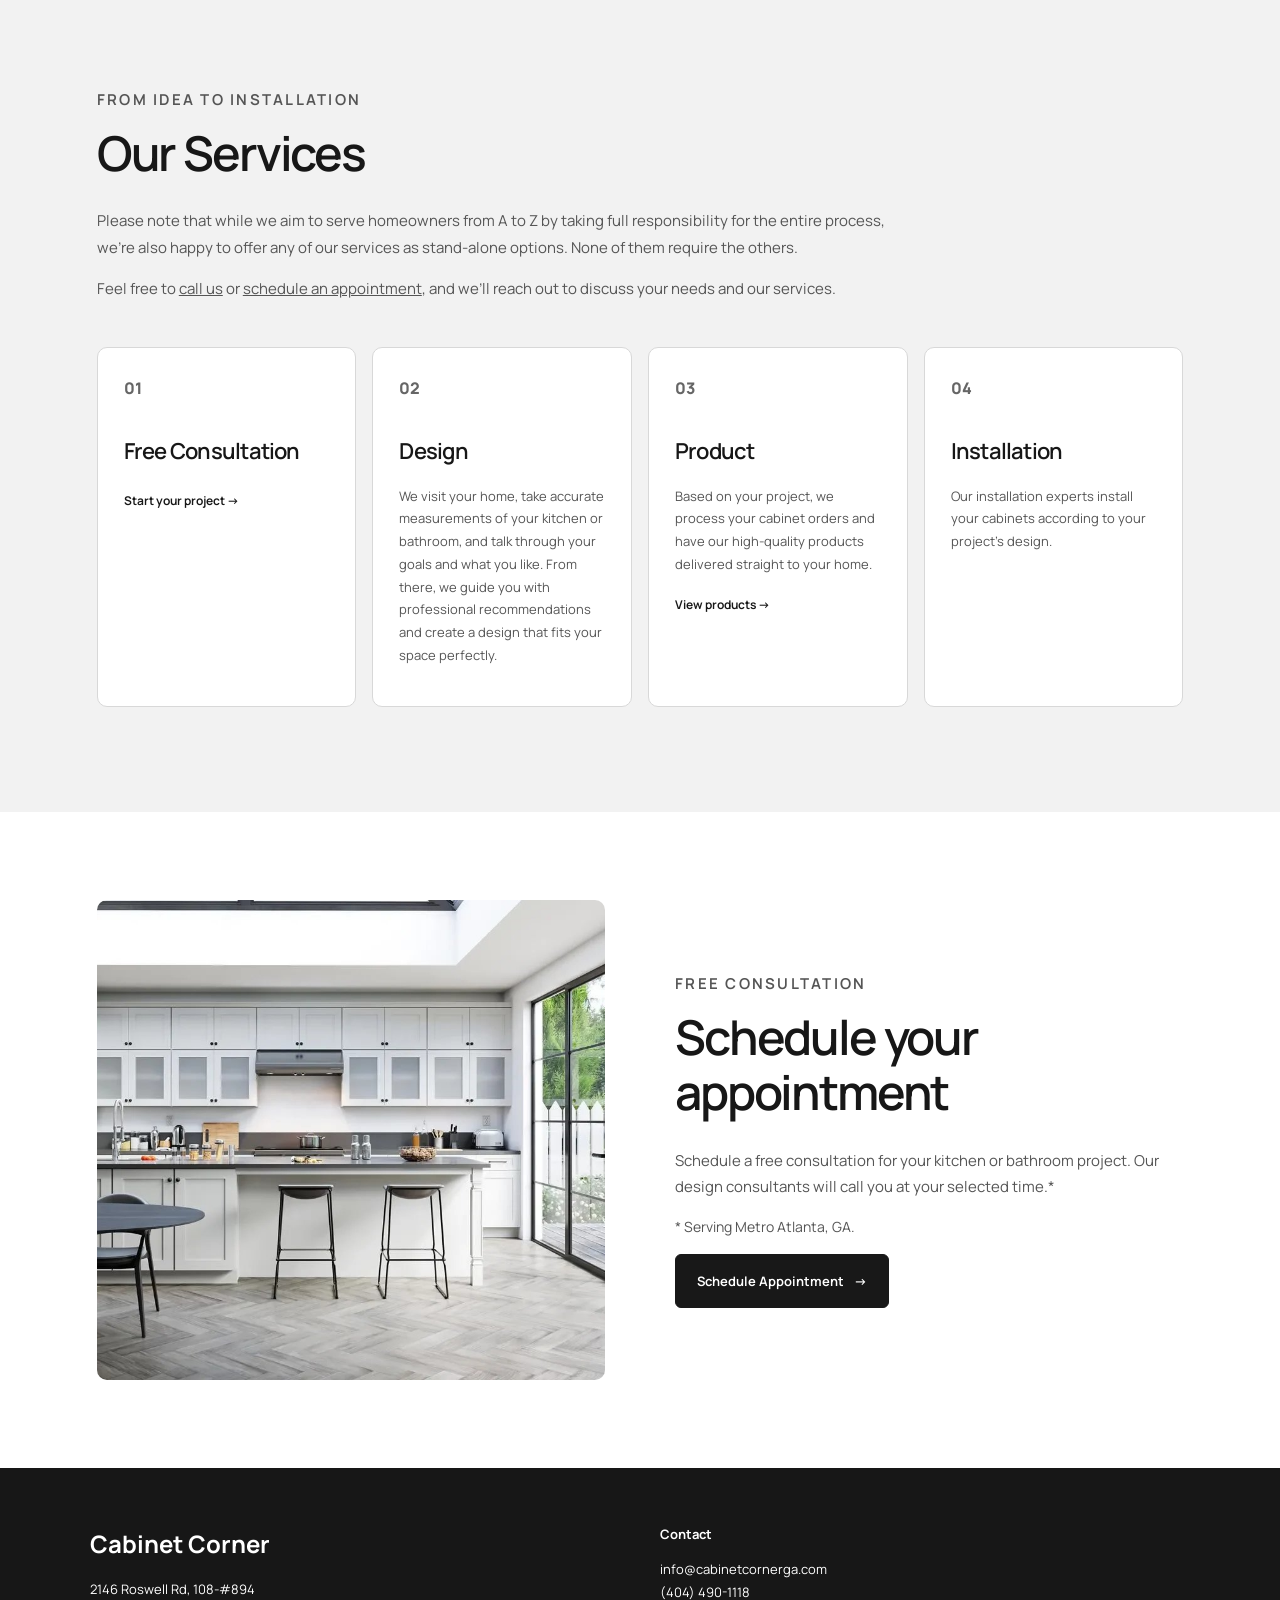
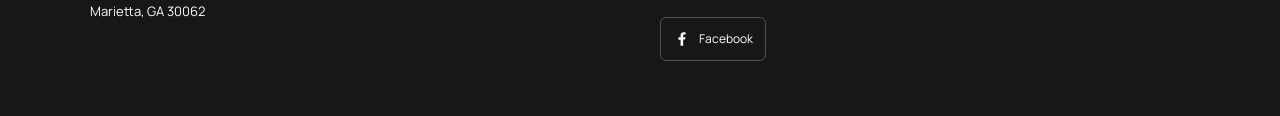
==== commit 6515ea99: "Add files via upload" ====
--- a/index.html
+++ b/index.html
@@ -1,4 +1,7 @@
-<!doctype html><html lang="en"><head><meta charset="utf-8"><meta name="viewport" content="width=device-width,initial-scale=1"><title>Home | Cabinet Corner</title><meta name="description" content="Kitchen and bathroom cabinets for Metro Atlanta homes. Explore Cabinet Corner cabinetry, design, delivery, installation, and free consultations."><link rel="preload" href="assets/fonts/manrope-variable.ttf" as="font" type="font/ttf" crossorigin><link rel="stylesheet" href="styles.css"></head><body><a class="skip-link" href="#main-content">Skip to content</a><header class="site-header"><a class="brand" href="index.html" aria-current="page">Cabinet Corner</a><button class="menu" type="button" aria-label="Open navigation" aria-expanded="false" aria-controls="primary-navigation">☰</button><nav id="primary-navigation" aria-label="Main navigation"><a href="index.html" aria-current="page">Home</a><a href="about.html">About</a><a href="services.html">Services</a><a href="products.html">Products</a><a href="consultation.html">Consultation</a></nav><a class="phone" href="tel:+14044901118">(404) 490-1118</a></header><main id="main-content"><section class="hero-original hero-full"><div class="hero-title"><p class="kicker">CABINET CORNER · METRO ATLANTA</p><h1>Kitchen &amp; Bathroom Cabinets</h1><p class="hero-description">Cabinetry that brings your vision home. Explore timeless Shaker styles, thoughtful design, and services built around your space.</p><div class="hero-actions"><a class="btn" href="consultation.html">Free Consultation <span aria-hidden="true">→</span></a><a class="text-link" href="products.html">Explore cabinets <span aria-hidden="true">↗</span></a></div></div><div class="hero-photo"><img src="assets/images/sierra-white-collection-3.webp" alt="White Sierra Shaker kitchen cabinets with an island and black-framed windows" width="1024" height="768" fetchpriority="high"><span class="photo-label">The Sierra Collection</span></div></section>
-<section class="section two reveal"><div class="copy"><p class="kicker">CABINET CORNER</p><h2>About Us</h2><p>At Cabinet Corner, we’re all about helping you bring your vision to life with cabinetry that blends style, durability, and everyday practicality. Proudly serving the Metro Atlanta area, we offer a wide selection of kitchen and bathroom cabinets designed to fit your space, your taste, and your budget.</p><p>Whether you're renovating a kitchen, upgrading a bathroom, or building a new home, we’ve got options that make the process simple and smooth — from pre-assembled cabinets that are ready to go, to ready-to-assemble selections that give you more flexibility without compromising quality.</p><a class="text-link" href="about.html">Learn more <span>→</span></a></div><div class="image-frame"><img src="assets/images/imgg-od3-idpj16vy.png" alt="Cabinet Corner white cabinetry"></div></section>
-<section class="services section-wide reveal"><div class="section-heading"><p class="kicker">FROM IDEA TO INSTALLATION</p><h2>Our Services</h2><p>Please note that while we aim to serve homeowners from A to Z by taking full responsibility for the entire process, we’re also happy to offer any of our services as stand-alone options. None of them require the others.</p><p>Feel free to <a href="tel:+14044901118">call us</a> or <a href="consultation.html">schedule an appointment</a>, and we’ll reach out to discuss your needs and our services.</p></div><div class="service-grid"><a class="service-card" href="consultation.html"><span>01</span><h3>Free Consultation</h3><b>Start your project →</b></a><article class="service-card"><span>02</span><h3>Design</h3><p>We visit your home, take accurate measurements of your kitchen or bathroom, and talk through your goals and what you like. From there, we guide you with professional recommendations and create a design that fits your space perfectly.</p></article><a class="service-card" href="products.html"><span>03</span><h3>Product</h3><p>Based on your project, we process your cabinet orders and have our high-quality products delivered straight to your home.</p><b>View products →</b></a><article class="service-card"><span>04</span><h3>Installation</h3><p>Our installation experts install your cabinets according to your project’s design.</p></article></div></section>
-<section class="section two reveal"><div class="image-frame"><img src="assets/images/sierra-white-collection-3.webp" alt="White Shaker kitchen cabinetry with an island and bright natural light" loading="lazy"></div><div class="copy"><p class="kicker">FREE CONSULTATION</p><h2>Schedule your appointment</h2><p>Schedule a free consultation for your kitchen or bathroom project. Our design consultants will call you at your selected time.*</p><p class="small">* Serving Metro Atlanta, GA.</p><a class="btn dark" href="consultation.html">Schedule Appointment <span>→</span></a></div></section></main><footer><div><strong>Cabinet Corner</strong><p>2146 Roswell Rd, 108-#894<br>Marietta, GA 30062</p></div><div><b>Contact</b><p><a href="mailto:info@cabinetcornerga.com">info@cabinetcornerga.com</a><br><a href="tel:+14044901118">(404) 490-1118</a></p><a class="facebook-link" href="https://www.facebook.com/profile.php?id=61581552328175" target="_blank" rel="noopener noreferrer" aria-label="Cabinet Corner on Facebook (opens in a new tab)"><svg viewBox="0 0 24 24" width="18" height="18" fill="currentColor" aria-hidden="true"><path d="M13.5 21v-8.2h2.8l.4-3.2h-3.2v-2c0-.9.3-1.5 1.6-1.5h1.7V3.2c-.3 0-1.3-.2-2.5-.2-2.5 0-4.2 1.5-4.2 4.3v2.4H7.3v3.2h2.8V21z"/></svg><span>Facebook</span></a></div></footer><script src="script.js"></script></body></html>
+<!doctype html><html lang="en"><head><meta charset="utf-8"><meta name="viewport" content="width=device-width,initial-scale=1"><title>Home | Cabinet Corner</title><meta name="description" content="Kitchen and bathroom cabinets for Metro Atlanta homes. Explore Cabinet Corner cabinetry, design, delivery, installation, and free consultations."><link rel="preload" href="assets/fonts/manrope-variable.ttf" as="font" type="font/ttf" crossorigin><link rel="stylesheet" href="styles.css"></head><body><a class="skip-link" href="#main-content">Skip to content</a><header class="site-header"><a class="brand" href="index.html" aria-current="page">Cabinet Corner</a><button class="menu" type="button" aria-label="Open navigation" aria-expanded="false" aria-controls="primary-navigation">☰</button><nav id="primary-navigation" aria-label="Main navigation"><a href="index.html" aria-current="page">Home</a><a href="about.html">About</a><a href="services.html">Services</a><a href="products.html">Products</a><a href="consultation.html">Consultation</a></nav><a class="phone" href="tel:+14044901118">(404) 490-1118</a></header><main id="main-content"><section class="hero-original hero-full"><div class="hero-title"><p class="kicker">Style, durability, and everyday practicality—built around your home.</p><h1>Kitchen &amp; Bathroom Cabinets</h1><p class="hero-description">Cabinetry that brings your vision home. Explore timeless Shaker styles, thoughtful design, and services built around your space.</p><div class="hero-actions"><a class="btn" href="consultation.html">Free Consultation <span aria-hidden="true">→</span></a><a class="text-link" href="products.html">Explore cabinets <span aria-hidden="true">↗</span></a></div></div><div class="hero-photo"><img src="assets/images/sierra-white-collection-3.webp" alt="White Sierra Shaker kitchen cabinets with an island and black-framed windows" width="1024" height="768" fetchpriority="high"><span class="photo-label">The Sierra Collection</span></div></section>
+<section class="section two reveal"><div class="copy"><p class="kicker">CABINET CORNER</p><h2>About Us</h2><p>At Cabinet Corner, we’re all about helping you bring your vision to life with cabinetry that blends style, durability, and everyday practicality. Proudly serving the Metro Atlanta area, we offer a wide selection of kitchen and bathroom cabinets designed to fit your space, your taste, and your budget.</p>
+<p>Whether you're renovating a kitchen, upgrading a bathroom, or building a new home, we’ve got options that make the process simple and smooth — from pre-assembled cabinets that are ready to go, to ready-to-assemble selections that give you more flexibility without compromising quality.</p>
+<p>We also provide professional installation services to keep everything stress-free. Our experienced installers handle your project with care and precision, making sure your new cabinets are set up correctly, securely, and exactly the way you envisioned.</p>
+<p>From choosing the right style to the final installation, our team is here to make your upgrade feel effortless and look amazing. At Cabinet Corner, we’re committed to delivering quality, service, and results that truly elevate your home — one cabinet at a time.</p><a class="text-link" href="about.html">Learn more <span>→</span></a></div><div class="image-frame"><img src="assets/images/imgg-od3-idpj16vy.png" alt="Cabinet Corner white cabinetry"></div></section>
+<section class="services section-wide reveal"><div class="section-heading"><p class="kicker">FROM IDEA TO INSTALLATION</p><h2>Our Services</h2><p>Please note that while we aim to serve homeowners from A to Z by taking full responsibility for the entire process, we’re also happy to offer any of our services as stand-alone options. None of them require the others.</p><p>Feel free to <a href="tel:+14044901118">call us</a> or <a href="consultation.html">schedule an appointment</a>, and we’ll reach out to discuss your needs and our services.</p></div><div class="service-grid"><a class="service-card" href="consultation.html"><span>01</span><h3>Free Consultation</h3><b>Start your project →</b></a><article class="service-card"><span>02</span><h3>Design</h3><p>We visit your home, take accurate measurements of your kitchen or bathroom, and talk through your goals and what you like. From there, we guide you with professional recommendations and create a design that fits your space perfectly.</p></article><a class="service-card" href="products.html"><span>03</span><h3>Product</h3><p>Based on your project, we process your cabinet orders and have our high-quality products delivered straight to your home.</p><b>View products →</b></a><article class="service-card"><span>04</span><h3>Installation</h3><p>Our installation experts install your cabinets according to your project’s design.</p></article></div></section>
+<section class="section two reveal"><div class="image-frame"><img src="assets/images/sierra-white-collection-3.webp" alt="White Shaker kitchen cabinetry with an island and bright natural light" loading="lazy"></div><div class="copy"><p class="kicker">FREE CONSULTATION</p><h2>Schedule your appointment</h2><p>Schedule a free consultation for your kitchen or bathroom project. Our design consultants will call you at your selected time.*</p><p class="small">* Serving Metro Atlanta, GA.</p><a class="btn dark" href="consultation.html">Schedule Appointment <span>→</span></a></div></section></main><footer><div><strong>Cabinet Corner</strong><p>2146 Roswell Rd, 108-#894<br>Marietta, GA 30062</p></div><div><b>Contact</b><p><a href="mailto:info@cabinetcornerga.com">info@cabinetcornerga.com</a><br><a href="tel:+14044901118">(404) 490-1118</a></p><a class="facebook-link" href="https://www.facebook.com/profile.php?id=61581552328175" target="_blank" rel="noopener noreferrer" aria-label="Cabinet Corner on Facebook (opens in a new tab)"><svg viewBox="0 0 24 24" width="18" height="18" fill="currentColor" aria-hidden="true"><path d="M13.5 21v-8.2h2.8l.4-3.2h-3.2v-2c0-.9.3-1.5 1.6-1.5h1.7V3.2c-.3 0-1.3-.2-2.5-.2-2.5 0-4.2 1.5-4.2 4.3v2.4H7.3v3.2h2.8V21z"/></svg><span>Facebook</span></a></div></footer><script src="script.js"></script></body></html>
--- a/styles.css
+++ b/styles.css
@@ -115,3 +115,19 @@
 
 .facebook-link{display:inline-flex;align-items:center;gap:8px;min-height:44px;padding:6px 12px;border:1px solid #ffffff40;border-radius:6px;font-size:12px;transition:background .2s,border-color .2s}
 .facebook-link:hover{background:#ffffff12;border-color:#ffffff80}
+
+.warehouse-gallery{grid-template-columns:repeat(2,minmax(0,1fr));padding-top:0}
+.warehouse-gallery .image-frame img{height:auto;min-height:0;aspect-ratio:4/3;object-fit:cover;object-position:center}
+@media(max-width:920px){.warehouse-gallery{grid-template-columns:1fr}}
+
+/* Give the homepage headline, description, and actions more room. */
+.hero-full .hero-title .kicker{margin-bottom:28px}
+.hero-full .hero-title h1{margin-bottom:38px}
+.hero-full .hero-description{margin-bottom:44px;line-height:1.85}
+.hero-full .hero-actions{column-gap:42px;row-gap:24px}
+@media(max-width:640px){
+.hero-full .hero-title .kicker{margin-bottom:22px}
+.hero-full .hero-title h1{margin-bottom:28px}
+.hero-full .hero-description{margin-bottom:34px}
+.hero-full .hero-actions{column-gap:32px;row-gap:22px}
+}
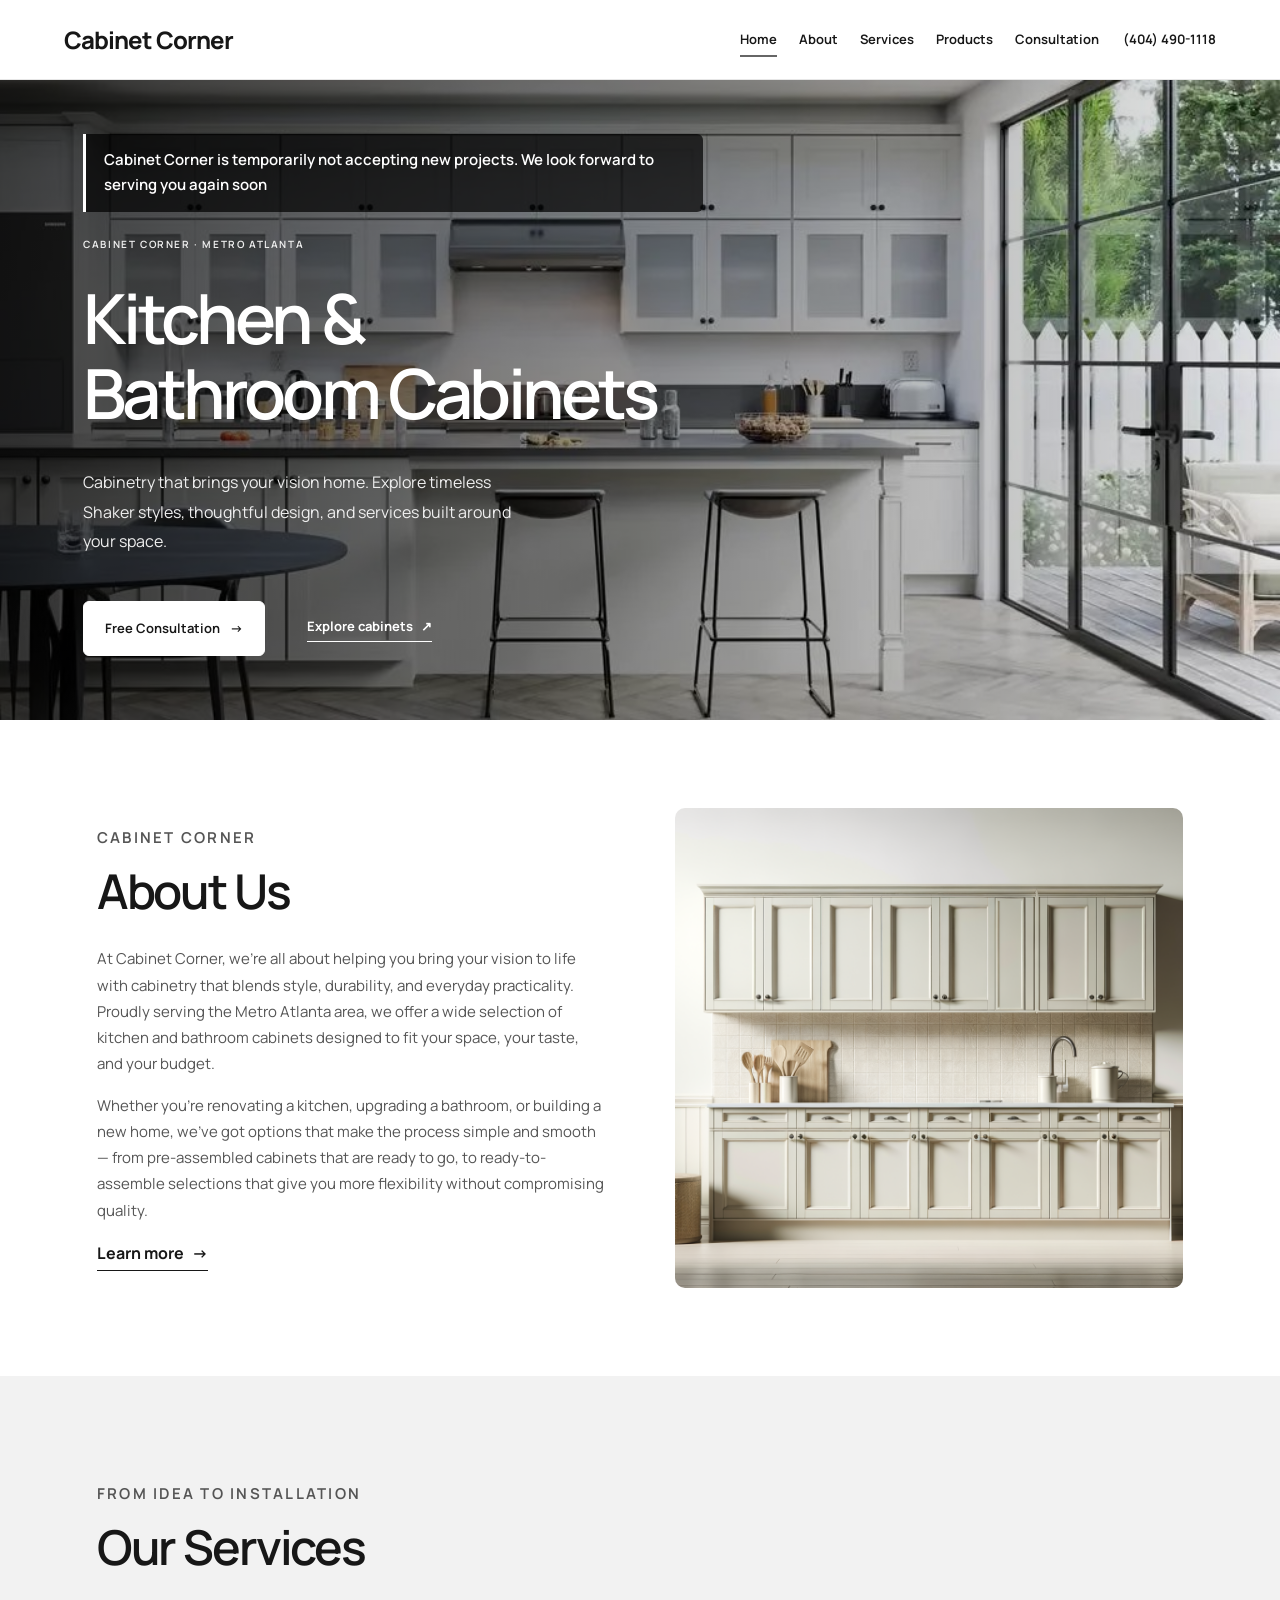
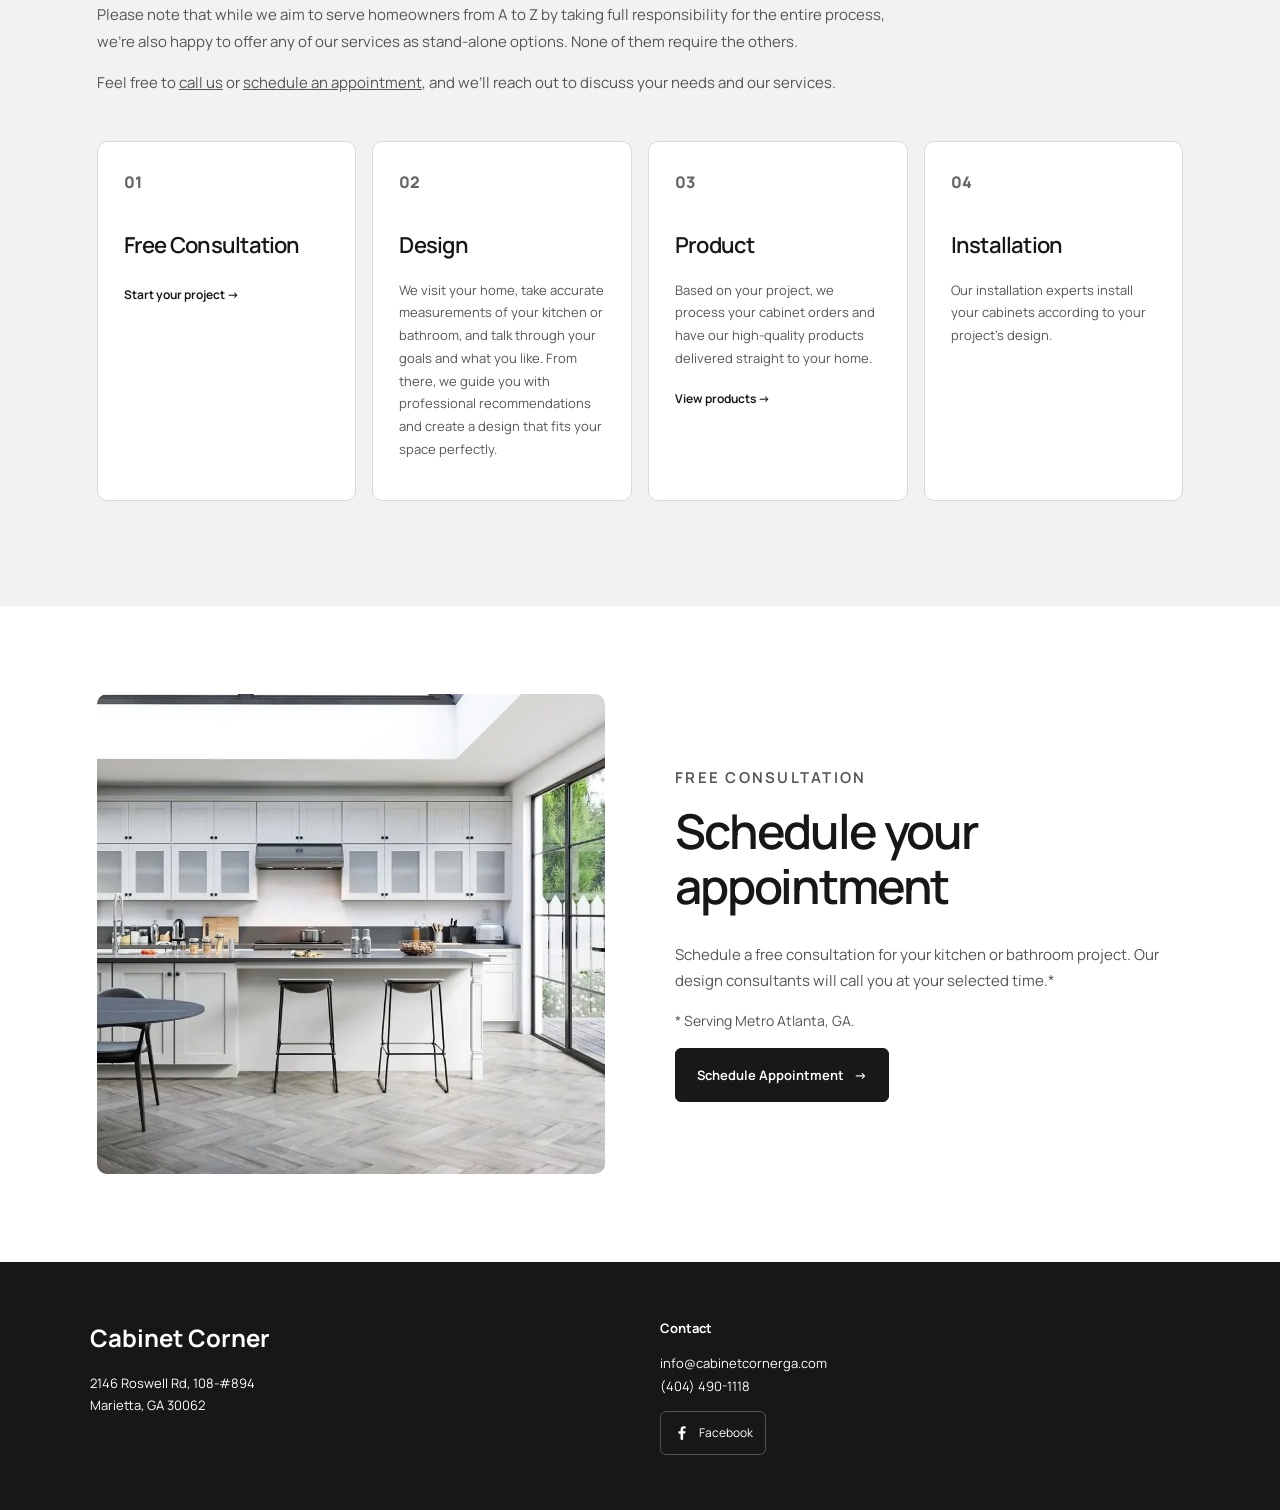
==== commit 04d8b435: "Add files via upload" ====
--- a/index.html
+++ b/index.html
@@ -1,7 +1,6 @@
-<!doctype html><html lang="en"><head><meta charset="utf-8"><meta name="viewport" content="width=device-width,initial-scale=1"><title>Home | Cabinet Corner</title><meta name="description" content="Kitchen and bathroom cabinets for Metro Atlanta homes. Explore Cabinet Corner cabinetry, design, delivery, installation, and free consultations."><link rel="preload" href="assets/fonts/manrope-variable.ttf" as="font" type="font/ttf" crossorigin><link rel="stylesheet" href="styles.css"></head><body><a class="skip-link" href="#main-content">Skip to content</a><header class="site-header"><a class="brand" href="index.html" aria-current="page">Cabinet Corner</a><button class="menu" type="button" aria-label="Open navigation" aria-expanded="false" aria-controls="primary-navigation">☰</button><nav id="primary-navigation" aria-label="Main navigation"><a href="index.html" aria-current="page">Home</a><a href="about.html">About</a><a href="services.html">Services</a><a href="products.html">Products</a><a href="consultation.html">Consultation</a></nav><a class="phone" href="tel:+14044901118">(404) 490-1118</a></header><main id="main-content"><section class="hero-original hero-full"><div class="hero-title"><p class="kicker">Style, durability, and everyday practicality—built around your home.</p><h1>Kitchen &amp; Bathroom Cabinets</h1><p class="hero-description">Cabinetry that brings your vision home. Explore timeless Shaker styles, thoughtful design, and services built around your space.</p><div class="hero-actions"><a class="btn" href="consultation.html">Free Consultation <span aria-hidden="true">→</span></a><a class="text-link" href="products.html">Explore cabinets <span aria-hidden="true">↗</span></a></div></div><div class="hero-photo"><img src="assets/images/sierra-white-collection-3.webp" alt="White Sierra Shaker kitchen cabinets with an island and black-framed windows" width="1024" height="768" fetchpriority="high"><span class="photo-label">The Sierra Collection</span></div></section>
+<!doctype html><html lang="en"><head><meta charset="utf-8"><meta name="viewport" content="width=device-width,initial-scale=1"><title>Home | Cabinet Corner</title><meta name="description" content="Kitchen and bathroom cabinets for Metro Atlanta homes. Explore Cabinet Corner cabinetry, design, delivery, installation, and free consultations."><link rel="preload" href="assets/fonts/manrope-variable.ttf" as="font" type="font/ttf" crossorigin><link rel="stylesheet" href="styles.css"></head><body><a class="skip-link" href="#main-content">Skip to content</a><header class="site-header"><a class="brand" href="index.html" aria-current="page">Cabinet Corner</a><button class="menu" type="button" aria-label="Open navigation" aria-expanded="false" aria-controls="primary-navigation">☰</button><nav id="primary-navigation" aria-label="Main navigation"><a href="index.html" aria-current="page">Home</a><a href="about.html">About</a><a href="services.html">Services</a><a href="products.html">Products</a><a href="consultation.html">Consultation</a></nav><a class="phone" href="tel:+14044901118">(404) 490-1118</a></header><main id="main-content"><section class="hero-original hero-full"><div class="hero-title"><p class="closure-notice">Cabinet Corner is temporarily not accepting new projects. We look forward to serving you again soon</p><p class="kicker">CABINET CORNER · METRO ATLANTA</p><h1>Kitchen &amp; Bathroom Cabinets</h1><p class="hero-description">Cabinetry that brings your vision home. Explore timeless Shaker styles, thoughtful design, and services built around your space.</p><div class="hero-actions"><a class="btn" href="consultation.html">Free Consultation <span aria-hidden="true">→</span></a><a class="text-link" href="products.html">Explore cabinets <span aria-hidden="true">↗</span></a></div></div><div class="hero-photo"><img src="assets/images/sierra-white-collection-3.webp" alt="White Sierra Shaker kitchen cabinets with an island and black-framed windows" width="1024" height="768" fetchpriority="high"><span class="photo-label">The Sierra Collection</span></div></section>
 <section class="section two reveal"><div class="copy"><p class="kicker">CABINET CORNER</p><h2>About Us</h2><p>At Cabinet Corner, we’re all about helping you bring your vision to life with cabinetry that blends style, durability, and everyday practicality. Proudly serving the Metro Atlanta area, we offer a wide selection of kitchen and bathroom cabinets designed to fit your space, your taste, and your budget.</p>
 <p>Whether you're renovating a kitchen, upgrading a bathroom, or building a new home, we’ve got options that make the process simple and smooth — from pre-assembled cabinets that are ready to go, to ready-to-assemble selections that give you more flexibility without compromising quality.</p>
-<p>We also provide professional installation services to keep everything stress-free. Our experienced installers handle your project with care and precision, making sure your new cabinets are set up correctly, securely, and exactly the way you envisioned.</p>
-<p>From choosing the right style to the final installation, our team is here to make your upgrade feel effortless and look amazing. At Cabinet Corner, we’re committed to delivering quality, service, and results that truly elevate your home — one cabinet at a time.</p><a class="text-link" href="about.html">Learn more <span>→</span></a></div><div class="image-frame"><img src="assets/images/imgg-od3-idpj16vy.png" alt="Cabinet Corner white cabinetry"></div></section>
+<a class="text-link" href="about.html">Learn more <span>→</span></a></div><div class="image-frame"><img src="assets/images/imgg-od3-idpj16vy.png" alt="Cabinet Corner white cabinetry"></div></section>
 <section class="services section-wide reveal"><div class="section-heading"><p class="kicker">FROM IDEA TO INSTALLATION</p><h2>Our Services</h2><p>Please note that while we aim to serve homeowners from A to Z by taking full responsibility for the entire process, we’re also happy to offer any of our services as stand-alone options. None of them require the others.</p><p>Feel free to <a href="tel:+14044901118">call us</a> or <a href="consultation.html">schedule an appointment</a>, and we’ll reach out to discuss your needs and our services.</p></div><div class="service-grid"><a class="service-card" href="consultation.html"><span>01</span><h3>Free Consultation</h3><b>Start your project →</b></a><article class="service-card"><span>02</span><h3>Design</h3><p>We visit your home, take accurate measurements of your kitchen or bathroom, and talk through your goals and what you like. From there, we guide you with professional recommendations and create a design that fits your space perfectly.</p></article><a class="service-card" href="products.html"><span>03</span><h3>Product</h3><p>Based on your project, we process your cabinet orders and have our high-quality products delivered straight to your home.</p><b>View products →</b></a><article class="service-card"><span>04</span><h3>Installation</h3><p>Our installation experts install your cabinets according to your project’s design.</p></article></div></section>
 <section class="section two reveal"><div class="image-frame"><img src="assets/images/sierra-white-collection-3.webp" alt="White Shaker kitchen cabinetry with an island and bright natural light" loading="lazy"></div><div class="copy"><p class="kicker">FREE CONSULTATION</p><h2>Schedule your appointment</h2><p>Schedule a free consultation for your kitchen or bathroom project. Our design consultants will call you at your selected time.*</p><p class="small">* Serving Metro Atlanta, GA.</p><a class="btn dark" href="consultation.html">Schedule Appointment <span>→</span></a></div></section></main><footer><div><strong>Cabinet Corner</strong><p>2146 Roswell Rd, 108-#894<br>Marietta, GA 30062</p></div><div><b>Contact</b><p><a href="mailto:info@cabinetcornerga.com">info@cabinetcornerga.com</a><br><a href="tel:+14044901118">(404) 490-1118</a></p><a class="facebook-link" href="https://www.facebook.com/profile.php?id=61581552328175" target="_blank" rel="noopener noreferrer" aria-label="Cabinet Corner on Facebook (opens in a new tab)"><svg viewBox="0 0 24 24" width="18" height="18" fill="currentColor" aria-hidden="true"><path d="M13.5 21v-8.2h2.8l.4-3.2h-3.2v-2c0-.9.3-1.5 1.6-1.5h1.7V3.2c-.3 0-1.3-.2-2.5-.2-2.5 0-4.2 1.5-4.2 4.3v2.4H7.3v3.2h2.8V21z"/></svg><span>Facebook</span></a></div></footer><script src="script.js"></script></body></html>
--- a/styles.css
+++ b/styles.css
@@ -1,96 +1,96 @@
-:root{--ink:#171717;--charcoal:#202020;--light-gray:#f1f1f1;--paper:#ffffff;--accent:#666666;--line:#d5d5d5}*{box-sizing:border-box}body{margin:0;background:var(--paper);color:var(--ink);font-family:Arial,sans-serif;line-height:1.65}h1,h2,h3,.brand{font-family:Georgia,serif}a{color:inherit}.site-header{height:86px;padding:0 5.5vw;display:flex;align-items:center;gap:30px;background:rgba(255,255,255,.96);backdrop-filter:blur(12px);position:sticky;top:0;z-index:20;border-bottom:1px solid #e6e6e6}.brand{font-size:27px;font-weight:700;text-decoration:none;margin-right:auto;transition:.25s}.brand:hover{transform:translateY(-2px)}nav{display:flex;gap:26px}nav a{position:relative;text-decoration:none;font-weight:700;font-size:15px;padding:8px 0}nav a:after{content:"";position:absolute;left:0;bottom:2px;width:0;height:2px;background:var(--accent);transition:.25s}nav a:hover:after{width:100%}.phone{text-decoration:none;font-weight:800}.menu{display:none}.hero-original{position:relative;height:720px;overflow:hidden;background:#111}.hero-original>img{width:100%;height:100%;object-fit:cover}.hero-original:after{content:"";position:absolute;inset:0;background:linear-gradient(90deg,rgba(0,0,0,.48),rgba(0,0,0,.05) 68%)}.hero-title{position:absolute;z-index:2;left:6.5vw;bottom:55px;color:white;max-width:650px}.hero-title h1{font-size:clamp(44px,5.6vw,76px);line-height:1.02;margin:0 0 25px;text-shadow:0 2px 18px #0006}.section{max-width:1240px;margin:auto;padding:105px 6vw}.section-wide{padding:105px max(6vw,calc((100vw - 1240px)/2 + 6vw));background:var(--light-gray)}.two{display:grid;grid-template-columns:1fr 1fr;gap:70px;align-items:center}.kicker{font-size:12px;letter-spacing:.2em;font-weight:900;color:var(--accent);margin:0 0 12px}.copy h2,.section-heading h2{font-size:clamp(40px,5vw,64px);line-height:1.03;margin:0 0 28px}.copy p,.section-heading p{font-size:17px}.image-frame{overflow:hidden;background:#eee}.image-frame img{display:block;width:100%;height:100%;min-height:480px;object-fit:cover;transition:transform .65s}.image-frame:hover img{transform:scale(1.035)}.text-link{display:inline-flex;gap:8px;font-weight:900;text-decoration:none;border-bottom:1px solid;padding-bottom:3px}.text-link span,.btn span{transition:.25s}.text-link:hover span,.btn:hover span{transform:translateX(5px)}.section-heading{max-width:820px;margin-bottom:45px}.service-grid{display:grid;grid-template-columns:repeat(4,1fr);gap:16px}.service-card{display:block;background:#fff;padding:30px;min-height:285px;border:1px solid var(--line);text-decoration:none;transition:.28s}.service-card:hover{transform:translateY(-8px);box-shadow:0 18px 45px #00000018;border-color:#bcbcbc}.service-card:active{transform:translateY(-2px) scale(.99)}.service-card span{color:var(--accent);font-weight:900}.service-card h3{font-size:28px;margin:30px 0 14px}.service-card p{font-size:15px}.btn{display:inline-flex;align-items:center;gap:10px;background:#181818;color:#fff;border:1px solid #181818;padding:15px 23px;font-weight:900;text-decoration:none;cursor:pointer;transition:.22s}.btn:hover{transform:translateY(-4px);box-shadow:0 12px 26px #0003}.btn:active{transform:scale(.98)}.btn.dark{background:#181818;border-color:#181818}.small{font-size:14px!important}.page-hero{background:var(--charcoal);color:#fff;padding:105px 7vw}.page-hero h1{font-size:clamp(56px,8vw,96px);line-height:.95;margin:8px 0}.gallery{display:grid;grid-template-columns:1.3fr .7fr;gap:20px;padding-top:0}.cta{text-align:center;background:var(--charcoal);color:#fff;padding:90px 7vw}.cta h2{font-size:clamp(38px,5vw,60px);margin:0 0 28px}.product-banner{height:600px;position:relative;overflow:hidden}.product-banner img{width:100%;height:100%;object-fit:cover;transition:1s}.product-banner:hover img{transform:scale(1.02)}.product-banner:after{content:"";position:absolute;inset:0;background:linear-gradient(0deg,#00000088,transparent 60%)}.product-banner>div{position:absolute;z-index:2;left:7vw;bottom:50px;color:#fff}.product-banner h1{font-size:clamp(58px,8vw,96px);line-height:1;margin:0}.finish-grid{display:grid;grid-template-columns:repeat(4,1fr);gap:22px}.finish-grid figure{margin:0;background:#fff;border:1px solid var(--line);padding:20px;text-align:center;transition:.28s}.finish-grid figure:hover{transform:translateY(-8px);box-shadow:0 18px 45px #00000018}.finish-grid figure div{height:390px}.finish-grid img{width:100%;height:100%;object-fit:contain;transition:.4s}.finish-grid figure:hover img{transform:scale(1.025)}.finish-grid figcaption{font-family:Georgia,serif;font-size:24px;font-weight:700;padding-top:15px}form{display:grid;gap:15px;margin-top:30px}label{display:grid;gap:6px;font-weight:800}input,textarea{font:inherit;padding:13px;border:1px solid #bdbdbd;background:#fff;transition:.2s}input:focus,textarea:focus{outline:none;border-color:var(--accent);box-shadow:0 0 0 3px #00000025}footer{background:#171717;color:#fff;padding:55px 7vw;display:grid;grid-template-columns:1fr 1fr;gap:40px}footer strong{font-family:Georgia,serif;font-size:30px}footer a{text-decoration:none}.reveal{opacity:1;transform:none}.reveal.visible{opacity:1;transform:none}@media(prefers-reduced-motion:reduce){*{transition:none!important}.reveal{opacity:1;transform:none}}@media(max-width:920px){.site-header{height:auto;min-height:76px;flex-wrap:wrap;padding:18px 5vw}.menu{display:block;background:none;border:0;font-size:24px}.phone{display:none}nav{display:none;order:3;width:100%;flex-direction:column;gap:2px}nav.open{display:flex}.hero-original{height:620px}.two{grid-template-columns:1fr}.service-grid{grid-template-columns:1fr 1fr}.gallery{grid-template-columns:1fr}.finish-grid{grid-template-columns:1fr 1fr}}@media(max-width:560px){.section,.section-wide{padding:72px 6vw}.hero-original{height:540px}.hero-title h1{font-size:42px}.service-grid,.finish-grid{grid-template-columns:1fr}.service-card{min-height:auto}.product-banner{height:480px}.image-frame img{min-height:340px}footer{grid-template-columns:1fr}}
-
-/* V6: monochrome shaker-cabinet palette and more conventional typography */
-body{font-size:16px}
-h1,h2,h3,.brand{color:inherit}
-.hero-title h1{font-family:Arial,sans-serif;font-weight:600;letter-spacing:-.035em;text-transform:none}
-.copy h2,.section-heading h2,.page-hero h1,.product-banner h1,.cta h2{font-family:Arial,sans-serif;font-weight:600;letter-spacing:-.03em}
-.kicker{color:#555;letter-spacing:.15em}
-.page-hero{background:#222}
-.services,.section-wide{background:#f2f2f2}
-.service-card,.finish-grid figure{border-color:#d8d8d8}
-.text-link{font-weight:700}
-footer{background:#171717}
-
-/* Accessible navigation, progressive motion, and monochrome details. */
-h1,h2,h3,.brand,.finish-grid figcaption,footer strong{font-family:Arial,sans-serif}
-.page-hero .kicker,.product-banner .kicker{color:#ddd}
-nav a[aria-current="page"]:after{width:100%}
-a:focus-visible,button:focus-visible,input:focus-visible,textarea:focus-visible{outline:3px solid #666;outline-offset:4px}
-.skip-link{position:fixed;top:8px;left:8px;z-index:100;background:#fff;color:#171717;padding:10px 16px;transform:translateY(-150%)}
-.skip-link:focus{transform:none}
-.honeypot[hidden]{display:none}
-@media(prefers-reduced-motion:no-preference){
-.reveal.motion-ready{opacity:0;transform:translateY(22px);transition:opacity .7s,transform .7s}
-.reveal.motion-ready.visible{opacity:1;transform:none}
-}
-@media(max-width:920px){
-.menu{display:none;min-width:44px;min-height:44px}
-nav{display:flex}
-.js .menu{display:block}
-.js nav{display:none}
-.js nav.open{display:flex}
-.two{gap:32px}
-}
-@media(prefers-reduced-motion:reduce){
-*,*::before,*::after{animation:none!important;transition:none!important;scroll-behavior:auto!important}
-.brand:hover,.btn:hover,.btn:active,.service-card:hover,.service-card:active,.finish-grid figure:hover,.image-frame:hover img,.product-banner:hover img,.finish-grid figure:hover img,.text-link:hover span,.btn:hover span{transform:none}
-}
-
-/* Modern Cabinet Corner refinement */
-@font-face{font-family:Manrope;src:url("assets/fonts/manrope-variable.ttf") format("truetype");font-weight:200 800;font-style:normal;font-display:swap}
-body,h1,h2,h3,.brand,.hero-title h1,.copy h2,.section-heading h2,.page-hero h1,.product-banner h1,.cta h2,.finish-grid figcaption,footer strong,input,textarea,button{font-family:Manrope,Arial,sans-serif}
-body{line-height:1.75;-webkit-font-smoothing:antialiased}
-h1,h2,h3{font-weight:600;text-wrap:balance}
-.site-header{height:80px;padding-inline:5vw;gap:24px;transition:box-shadow .3s,background .3s}
-.site-header.scrolled{box-shadow:0 6px 24px #00000009;background:rgba(255,255,255,.98)}
-.brand{font-size:24px;letter-spacing:-1px;font-weight:750}
-nav{gap:22px}nav a{font-size:13px;font-weight:650}
-.phone{font-size:13px;font-weight:650}
-.hero-original{display:grid;grid-template-columns:1fr 1.08fr;height:auto;min-height:0;background:#f5f5f5;padding:48px 5vw;gap:40px;align-items:start}
-.hero-original:after{display:none}
-.hero-title{position:static;max-width:560px;color:#171717;padding:20px 0}
-.hero-title .kicker{font-size:10px;letter-spacing:.16em;margin-bottom:22px}
-.hero-title h1{font-size:clamp(38px,4.7vw,68px);line-height:1.1;letter-spacing:-.055em;text-shadow:none;margin-bottom:24px}
-.hero-description{max-width:450px;font-size:16px;color:#585858;margin:0 0 28px}
-.hero-actions{display:flex;align-items:center;gap:24px;flex-wrap:wrap}
-.hero-actions .text-link{font-size:13px}
-.hero-note{font-size:11px;letter-spacing:.1em;color:#666;margin:32px 0 0}
-.hero-photo{position:relative;overflow:hidden;border-radius:12px}
-.hero-photo img{display:block;width:100%;height:480px;object-fit:cover;object-position:center;transition:transform 1s cubic-bezier(.2,.65,.3,1)}
-.photo-label{position:absolute;bottom:18px;left:18px;background:#ffffffed;padding:8px 14px;border-radius:5px;font-size:11px;letter-spacing:.03em}
-.section{padding-block:88px}
-.copy h2,.section-heading h2{font-size:clamp(32px,4vw,48px);line-height:1.15;letter-spacing:-.045em}
-.copy p,.section-heading p{font-size:15px;color:#555}
-.kicker{font-weight:650;font-size:10px}
-.image-frame{border-radius:10px}
-.btn{font-family:inherit;font-weight:650;font-size:13px;border-radius:6px;padding:15px 21px;transition:transform .25s,background .25s,box-shadow .25s}
-.btn:hover{background:#333;transform:translateY(-2px);box-shadow:0 8px 20px #00000018}
-.service-card{border-radius:10px;padding:26px;transition:transform .35s,box-shadow .35s,border-color .35s}
-.service-card h3{font-size:22px;letter-spacing:-.035em}
-.service-card p{font-size:13px;color:#555}
-.service-card:hover,.finish-grid figure:hover{transform:translateY(-4px);box-shadow:0 12px 32px #0000000c}
-.service-card b{font-size:12px;font-weight:650}
-.finish-grid figure{border-radius:10px}
-.finish-grid figcaption{font-size:20px}
-.page-hero{padding:64px 7vw}
-.page-hero h1{font-size:clamp(40px,6vw,72px);line-height:1.1;letter-spacing:-.05em}
-.cta h2{font-size:clamp(30px,4vw,46px);letter-spacing:-.04em}
-form{background:#f7f7f7;border:1px solid #e9e9e9;padding:28px;border-radius:12px;gap:18px}
-label{font-size:12px;font-weight:650}
-input,textarea{width:100%;min-width:0;border-radius:6px;font-size:14px;border-color:#ddd}
-input:focus,textarea:focus{border-color:#555;box-shadow:0 0 0 3px #00000008}
-form .btn{justify-content:center}
-.consultation-page .two{align-items:start}
-.consultation-page .image-frame{margin-top:8px}
-.consultation-page .image-frame img{height:640px;min-height:0}
-footer{font-size:13px}footer strong{font-size:24px}
-@media(hover:hover) and (prefers-reduced-motion:no-preference){.hero-photo:hover img{transform:scale(1.025)}}
-@media(prefers-reduced-motion:no-preference){html{scroll-behavior:smooth}.hero-title{animation:hero-in .65s ease both}@keyframes hero-in{from{opacity:0;transform:translateY(12px)}to{opacity:1;transform:none}}}
-@media(max-width:1100px) and (min-width:921px){.site-header{gap:16px;padding-inline:3vw}.brand{font-size:21px}nav{gap:14px}}
-@media(max-width:920px){.site-header{height:auto;min-height:76px}.hero-original{gap:24px;padding:32px 5vw;grid-template-columns:1fr 1fr}.hero-title{padding-top:8px}.hero-title h1{font-size:42px}.hero-photo img{height:460px}.hero-actions{gap:18px}.consultation-page .image-frame img{height:440px}}
-@media(max-width:640px){.hero-original{grid-template-columns:1fr;padding:28px 6vw 32px;gap:24px}.hero-title h1{font-size:clamp(34px,9vw,48px);margin-bottom:16px}.hero-title .kicker{margin-bottom:16px}.hero-description{font-size:14px;margin-bottom:20px}.hero-note{margin-top:22px}.hero-photo img{height:320px}.section{padding-block:64px}.brand{font-size:22px}.page-hero{padding:42px 6vw}.consultation-page form{padding:20px}.consultation-page .image-frame img{height:360px}.hero-title{padding:0}}
-@media(prefers-reduced-motion:reduce){.hero-title{animation:none}.hero-photo:hover img{transform:none}.hero-photo img{transition:none}}
+:root{--ink:#171717;--charcoal:#202020;--light-gray:#f1f1f1;--paper:#ffffff;--accent:#666666;--line:#d5d5d5}*{box-sizing:border-box}body{margin:0;background:var(--paper);color:var(--ink);font-family:Arial,sans-serif;line-height:1.65}h1,h2,h3,.brand{font-family:Georgia,serif}a{color:inherit}.site-header{height:86px;padding:0 5.5vw;display:flex;align-items:center;gap:30px;background:rgba(255,255,255,.96);backdrop-filter:blur(12px);position:sticky;top:0;z-index:20;border-bottom:1px solid #e6e6e6}.brand{font-size:27px;font-weight:700;text-decoration:none;margin-right:auto;transition:.25s}.brand:hover{transform:translateY(-2px)}nav{display:flex;gap:26px}nav a{position:relative;text-decoration:none;font-weight:700;font-size:15px;padding:8px 0}nav a:after{content:"";position:absolute;left:0;bottom:2px;width:0;height:2px;background:var(--accent);transition:.25s}nav a:hover:after{width:100%}.phone{text-decoration:none;font-weight:800}.menu{display:none}.hero-original{position:relative;height:720px;overflow:hidden;background:#111}.hero-original>img{width:100%;height:100%;object-fit:cover}.hero-original:after{content:"";position:absolute;inset:0;background:linear-gradient(90deg,rgba(0,0,0,.48),rgba(0,0,0,.05) 68%)}.hero-title{position:absolute;z-index:2;left:6.5vw;bottom:55px;color:white;max-width:650px}.hero-title h1{font-size:clamp(44px,5.6vw,76px);line-height:1.02;margin:0 0 25px;text-shadow:0 2px 18px #0006}.section{max-width:1240px;margin:auto;padding:105px 6vw}.section-wide{padding:105px max(6vw,calc((100vw - 1240px)/2 + 6vw));background:var(--light-gray)}.two{display:grid;grid-template-columns:1fr 1fr;gap:70px;align-items:center}.kicker{font-size:12px;letter-spacing:.2em;font-weight:900;color:var(--accent);margin:0 0 12px}.copy h2,.section-heading h2{font-size:clamp(40px,5vw,64px);line-height:1.03;margin:0 0 28px}.copy p,.section-heading p{font-size:17px}.image-frame{overflow:hidden;background:#eee}.image-frame img{display:block;width:100%;height:100%;min-height:480px;object-fit:cover;transition:transform .65s}.image-frame:hover img{transform:scale(1.035)}.text-link{display:inline-flex;gap:8px;font-weight:900;text-decoration:none;border-bottom:1px solid;padding-bottom:3px}.text-link span,.btn span{transition:.25s}.text-link:hover span,.btn:hover span{transform:translateX(5px)}.section-heading{max-width:820px;margin-bottom:45px}.service-grid{display:grid;grid-template-columns:repeat(4,1fr);gap:16px}.service-card{display:block;background:#fff;padding:30px;min-height:285px;border:1px solid var(--line);text-decoration:none;transition:.28s}.service-card:hover{transform:translateY(-8px);box-shadow:0 18px 45px #00000018;border-color:#bcbcbc}.service-card:active{transform:translateY(-2px) scale(.99)}.service-card span{color:var(--accent);font-weight:900}.service-card h3{font-size:28px;margin:30px 0 14px}.service-card p{font-size:15px}.btn{display:inline-flex;align-items:center;gap:10px;background:#181818;color:#fff;border:1px solid #181818;padding:15px 23px;font-weight:900;text-decoration:none;cursor:pointer;transition:.22s}.btn:hover{transform:translateY(-4px);box-shadow:0 12px 26px #0003}.btn:active{transform:scale(.98)}.btn.dark{background:#181818;border-color:#181818}.small{font-size:14px!important}.page-hero{background:var(--charcoal);color:#fff;padding:105px 7vw}.page-hero h1{font-size:clamp(56px,8vw,96px);line-height:.95;margin:8px 0}.gallery{display:grid;grid-template-columns:1.3fr .7fr;gap:20px;padding-top:0}.cta{text-align:center;background:var(--charcoal);color:#fff;padding:90px 7vw}.cta h2{font-size:clamp(38px,5vw,60px);margin:0 0 28px}.product-banner{height:600px;position:relative;overflow:hidden}.product-banner img{width:100%;height:100%;object-fit:cover;transition:1s}.product-banner:hover img{transform:scale(1.02)}.product-banner:after{content:"";position:absolute;inset:0;background:linear-gradient(0deg,#00000088,transparent 60%)}.product-banner>div{position:absolute;z-index:2;left:7vw;bottom:50px;color:#fff}.product-banner h1{font-size:clamp(58px,8vw,96px);line-height:1;margin:0}.finish-grid{display:grid;grid-template-columns:repeat(4,1fr);gap:22px}.finish-grid figure{margin:0;background:#fff;border:1px solid var(--line);padding:20px;text-align:center;transition:.28s}.finish-grid figure:hover{transform:translateY(-8px);box-shadow:0 18px 45px #00000018}.finish-grid figure div{height:390px}.finish-grid img{width:100%;height:100%;object-fit:contain;transition:.4s}.finish-grid figure:hover img{transform:scale(1.025)}.finish-grid figcaption{font-family:Georgia,serif;font-size:24px;font-weight:700;padding-top:15px}form{display:grid;gap:15px;margin-top:30px}label{display:grid;gap:6px;font-weight:800}input,textarea{font:inherit;padding:13px;border:1px solid #bdbdbd;background:#fff;transition:.2s}input:focus,textarea:focus{outline:none;border-color:var(--accent);box-shadow:0 0 0 3px #00000025}footer{background:#171717;color:#fff;padding:55px 7vw;display:grid;grid-template-columns:1fr 1fr;gap:40px}footer strong{font-family:Georgia,serif;font-size:30px}footer a{text-decoration:none}.reveal{opacity:1;transform:none}.reveal.visible{opacity:1;transform:none}@media(prefers-reduced-motion:reduce){*{transition:none!important}.reveal{opacity:1;transform:none}}@media(max-width:920px){.site-header{height:auto;min-height:76px;flex-wrap:wrap;padding:18px 5vw}.menu{display:block;background:none;border:0;font-size:24px}.phone{display:none}nav{display:none;order:3;width:100%;flex-direction:column;gap:2px}nav.open{display:flex}.hero-original{height:620px}.two{grid-template-columns:1fr}.service-grid{grid-template-columns:1fr 1fr}.gallery{grid-template-columns:1fr}.finish-grid{grid-template-columns:1fr 1fr}}@media(max-width:560px){.section,.section-wide{padding:72px 6vw}.hero-original{height:540px}.hero-title h1{font-size:42px}.service-grid,.finish-grid{grid-template-columns:1fr}.service-card{min-height:auto}.product-banner{height:480px}.image-frame img{min-height:340px}footer{grid-template-columns:1fr}}
+
+/* V6: monochrome shaker-cabinet palette and more conventional typography */
+body{font-size:16px}
+h1,h2,h3,.brand{color:inherit}
+.hero-title h1{font-family:Arial,sans-serif;font-weight:600;letter-spacing:-.035em;text-transform:none}
+.copy h2,.section-heading h2,.page-hero h1,.product-banner h1,.cta h2{font-family:Arial,sans-serif;font-weight:600;letter-spacing:-.03em}
+.kicker{color:#555;letter-spacing:.15em}
+.page-hero{background:#222}
+.services,.section-wide{background:#f2f2f2}
+.service-card,.finish-grid figure{border-color:#d8d8d8}
+.text-link{font-weight:700}
+footer{background:#171717}
+
+/* Accessible navigation, progressive motion, and monochrome details. */
+h1,h2,h3,.brand,.finish-grid figcaption,footer strong{font-family:Arial,sans-serif}
+.page-hero .kicker,.product-banner .kicker{color:#ddd}
+nav a[aria-current="page"]:after{width:100%}
+a:focus-visible,button:focus-visible,input:focus-visible,textarea:focus-visible{outline:3px solid #666;outline-offset:4px}
+.skip-link{position:fixed;top:8px;left:8px;z-index:100;background:#fff;color:#171717;padding:10px 16px;transform:translateY(-150%)}
+.skip-link:focus{transform:none}
+.honeypot[hidden]{display:none}
+@media(prefers-reduced-motion:no-preference){
+.reveal.motion-ready{opacity:0;transform:translateY(22px);transition:opacity .7s,transform .7s}
+.reveal.motion-ready.visible{opacity:1;transform:none}
+}
+@media(max-width:920px){
+.menu{display:none;min-width:44px;min-height:44px}
+nav{display:flex}
+.js .menu{display:block}
+.js nav{display:none}
+.js nav.open{display:flex}
+.two{gap:32px}
+}
+@media(prefers-reduced-motion:reduce){
+*,*::before,*::after{animation:none!important;transition:none!important;scroll-behavior:auto!important}
+.brand:hover,.btn:hover,.btn:active,.service-card:hover,.service-card:active,.finish-grid figure:hover,.image-frame:hover img,.product-banner:hover img,.finish-grid figure:hover img,.text-link:hover span,.btn:hover span{transform:none}
+}
+
+/* Modern Cabinet Corner refinement */
+@font-face{font-family:Manrope;src:url("assets/fonts/manrope-variable.ttf") format("truetype");font-weight:200 800;font-style:normal;font-display:swap}
+body,h1,h2,h3,.brand,.hero-title h1,.copy h2,.section-heading h2,.page-hero h1,.product-banner h1,.cta h2,.finish-grid figcaption,footer strong,input,textarea,button{font-family:Manrope,Arial,sans-serif}
+body{line-height:1.75;-webkit-font-smoothing:antialiased}
+h1,h2,h3{font-weight:600;text-wrap:balance}
+.site-header{height:80px;padding-inline:5vw;gap:24px;transition:box-shadow .3s,background .3s}
+.site-header.scrolled{box-shadow:0 6px 24px #00000009;background:rgba(255,255,255,.98)}
+.brand{font-size:24px;letter-spacing:-1px;font-weight:750}
+nav{gap:22px}nav a{font-size:13px;font-weight:650}
+.phone{font-size:13px;font-weight:650}
+.hero-original{display:grid;grid-template-columns:1fr 1.08fr;height:auto;min-height:0;background:#f5f5f5;padding:48px 5vw;gap:40px;align-items:start}
+.hero-original:after{display:none}
+.hero-title{position:static;max-width:560px;color:#171717;padding:20px 0}
+.hero-title .kicker{font-size:10px;letter-spacing:.16em;margin-bottom:22px}
+.hero-title h1{font-size:clamp(38px,4.7vw,68px);line-height:1.1;letter-spacing:-.055em;text-shadow:none;margin-bottom:24px}
+.hero-description{max-width:450px;font-size:16px;color:#585858;margin:0 0 28px}
+.hero-actions{display:flex;align-items:center;gap:24px;flex-wrap:wrap}
+.hero-actions .text-link{font-size:13px}
+.hero-note{font-size:11px;letter-spacing:.1em;color:#666;margin:32px 0 0}
+.hero-photo{position:relative;overflow:hidden;border-radius:12px}
+.hero-photo img{display:block;width:100%;height:480px;object-fit:cover;object-position:center;transition:transform 1s cubic-bezier(.2,.65,.3,1)}
+.photo-label{position:absolute;bottom:18px;left:18px;background:#ffffffed;padding:8px 14px;border-radius:5px;font-size:11px;letter-spacing:.03em}
+.section{padding-block:88px}
+.copy h2,.section-heading h2{font-size:clamp(32px,4vw,48px);line-height:1.15;letter-spacing:-.045em}
+.copy p,.section-heading p{font-size:15px;color:#555}
+.kicker{font-weight:650;font-size:10px}
+.image-frame{border-radius:10px}
+.btn{font-family:inherit;font-weight:650;font-size:13px;border-radius:6px;padding:15px 21px;transition:transform .25s,background .25s,box-shadow .25s}
+.btn:hover{background:#333;transform:translateY(-2px);box-shadow:0 8px 20px #00000018}
+.service-card{border-radius:10px;padding:26px;transition:transform .35s,box-shadow .35s,border-color .35s}
+.service-card h3{font-size:22px;letter-spacing:-.035em}
+.service-card p{font-size:13px;color:#555}
+.service-card:hover,.finish-grid figure:hover{transform:translateY(-4px);box-shadow:0 12px 32px #0000000c}
+.service-card b{font-size:12px;font-weight:650}
+.finish-grid figure{border-radius:10px}
+.finish-grid figcaption{font-size:20px}
+.page-hero{padding:64px 7vw}
+.page-hero h1{font-size:clamp(40px,6vw,72px);line-height:1.1;letter-spacing:-.05em}
+.cta h2{font-size:clamp(30px,4vw,46px);letter-spacing:-.04em}
+form{background:#f7f7f7;border:1px solid #e9e9e9;padding:28px;border-radius:12px;gap:18px}
+label{font-size:12px;font-weight:650}
+input,textarea{width:100%;min-width:0;border-radius:6px;font-size:14px;border-color:#ddd}
+input:focus,textarea:focus{border-color:#555;box-shadow:0 0 0 3px #00000008}
+form .btn{justify-content:center}
+.consultation-page .two{align-items:start}
+.consultation-page .image-frame{margin-top:8px}
+.consultation-page .image-frame img{height:640px;min-height:0}
+footer{font-size:13px}footer strong{font-size:24px}
+@media(hover:hover) and (prefers-reduced-motion:no-preference){.hero-photo:hover img{transform:scale(1.025)}}
+@media(prefers-reduced-motion:no-preference){html{scroll-behavior:smooth}.hero-title{animation:hero-in .65s ease both}@keyframes hero-in{from{opacity:0;transform:translateY(12px)}to{opacity:1;transform:none}}}
+@media(max-width:1100px) and (min-width:921px){.site-header{gap:16px;padding-inline:3vw}.brand{font-size:21px}nav{gap:14px}}
+@media(max-width:920px){.site-header{height:auto;min-height:76px}.hero-original{gap:24px;padding:32px 5vw;grid-template-columns:1fr 1fr}.hero-title{padding-top:8px}.hero-title h1{font-size:42px}.hero-photo img{height:460px}.hero-actions{gap:18px}.consultation-page .image-frame img{height:440px}}
+@media(max-width:640px){.hero-original{grid-template-columns:1fr;padding:28px 6vw 32px;gap:24px}.hero-title h1{font-size:clamp(34px,9vw,48px);margin-bottom:16px}.hero-title .kicker{margin-bottom:16px}.hero-description{font-size:14px;margin-bottom:20px}.hero-note{margin-top:22px}.hero-photo img{height:320px}.section{padding-block:64px}.brand{font-size:22px}.page-hero{padding:42px 6vw}.consultation-page form{padding:20px}.consultation-page .image-frame img{height:360px}.hero-title{padding:0}}
+@media(prefers-reduced-motion:reduce){.hero-title{animation:none}.hero-photo:hover img{transform:none}.hero-photo img{transition:none}}
 
 /* Full-width homepage kitchen background with above-the-fold copy. */
 .hero-full{display:block;position:relative;isolation:isolate;padding:clamp(36px,6vh,72px) 6.5vw;height:auto;min-height:640px;background:#171717}
@@ -105,20 +105,20 @@
 .hero-full .hero-actions .btn:hover{background:#eee}
 .hero-full .photo-label{display:none}
 @media(max-width:920px){.hero-full{min-height:600px;padding:42px 6vw}.hero-full .hero-title h1{font-size:clamp(40px,6.5vw,62px)}}
-@media(max-width:640px){.hero-full{min-height:540px;padding:32px 6vw}.hero-full .hero-title h1{font-size:clamp(34px,9vw,48px)}.hero-full:after{background:linear-gradient(90deg,#000b,#0006)}.hero-full .hero-photo img{object-position:60% center}}
+@media(max-width:640px){.hero-full{min-height:540px;padding:32px 6vw}.hero-full .hero-title h1{font-size:clamp(34px,9vw,48px)}.hero-full:after{background:linear-gradient(90deg,#000b,#0006)}.hero-full .hero-photo img{object-position:60% center}}
 
 /* Slightly more breathing room for the homepage copy. */
 .hero-full .hero-title h1{margin-bottom:30px}
 .hero-full .hero-description{margin-bottom:34px}
 .hero-full .hero-actions{gap:30px}
-@media(max-width:640px){.hero-full .hero-title h1{margin-bottom:22px}.hero-full .hero-description{margin-bottom:26px}.hero-full .hero-actions{gap:22px}}
+@media(max-width:640px){.hero-full .hero-title h1{margin-bottom:22px}.hero-full .hero-description{margin-bottom:26px}.hero-full .hero-actions{gap:22px}}
 
 .facebook-link{display:inline-flex;align-items:center;gap:8px;min-height:44px;padding:6px 12px;border:1px solid #ffffff40;border-radius:6px;font-size:12px;transition:background .2s,border-color .2s}
-.facebook-link:hover{background:#ffffff12;border-color:#ffffff80}
+.facebook-link:hover{background:#ffffff12;border-color:#ffffff80}
 
 .warehouse-gallery{grid-template-columns:repeat(2,minmax(0,1fr));padding-top:0}
 .warehouse-gallery .image-frame img{height:auto;min-height:0;aspect-ratio:4/3;object-fit:cover;object-position:center}
-@media(max-width:920px){.warehouse-gallery{grid-template-columns:1fr}}
+@media(max-width:920px){.warehouse-gallery{grid-template-columns:1fr}}
 
 /* Give the homepage headline, description, and actions more room. */
 .hero-full .hero-title .kicker{margin-bottom:28px}
@@ -130,4 +130,7 @@
 .hero-full .hero-title h1{margin-bottom:28px}
 .hero-full .hero-description{margin-bottom:34px}
 .hero-full .hero-actions{column-gap:32px;row-gap:22px}
-}
+}
+
+.hero-full .closure-notice{max-width:620px;margin:0 0 24px;padding:14px 18px;border-left:3px solid #fff;border-radius:0 6px 6px 0;background:rgba(0,0,0,.7);color:#fff;font-size:15px;font-weight:600;line-height:1.65;letter-spacing:normal}
+@media(max-width:640px){.hero-full .closure-notice{font-size:13px;padding:12px 14px;margin-bottom:22px}.hero-full .hero-title .kicker{margin-bottom:18px}}
